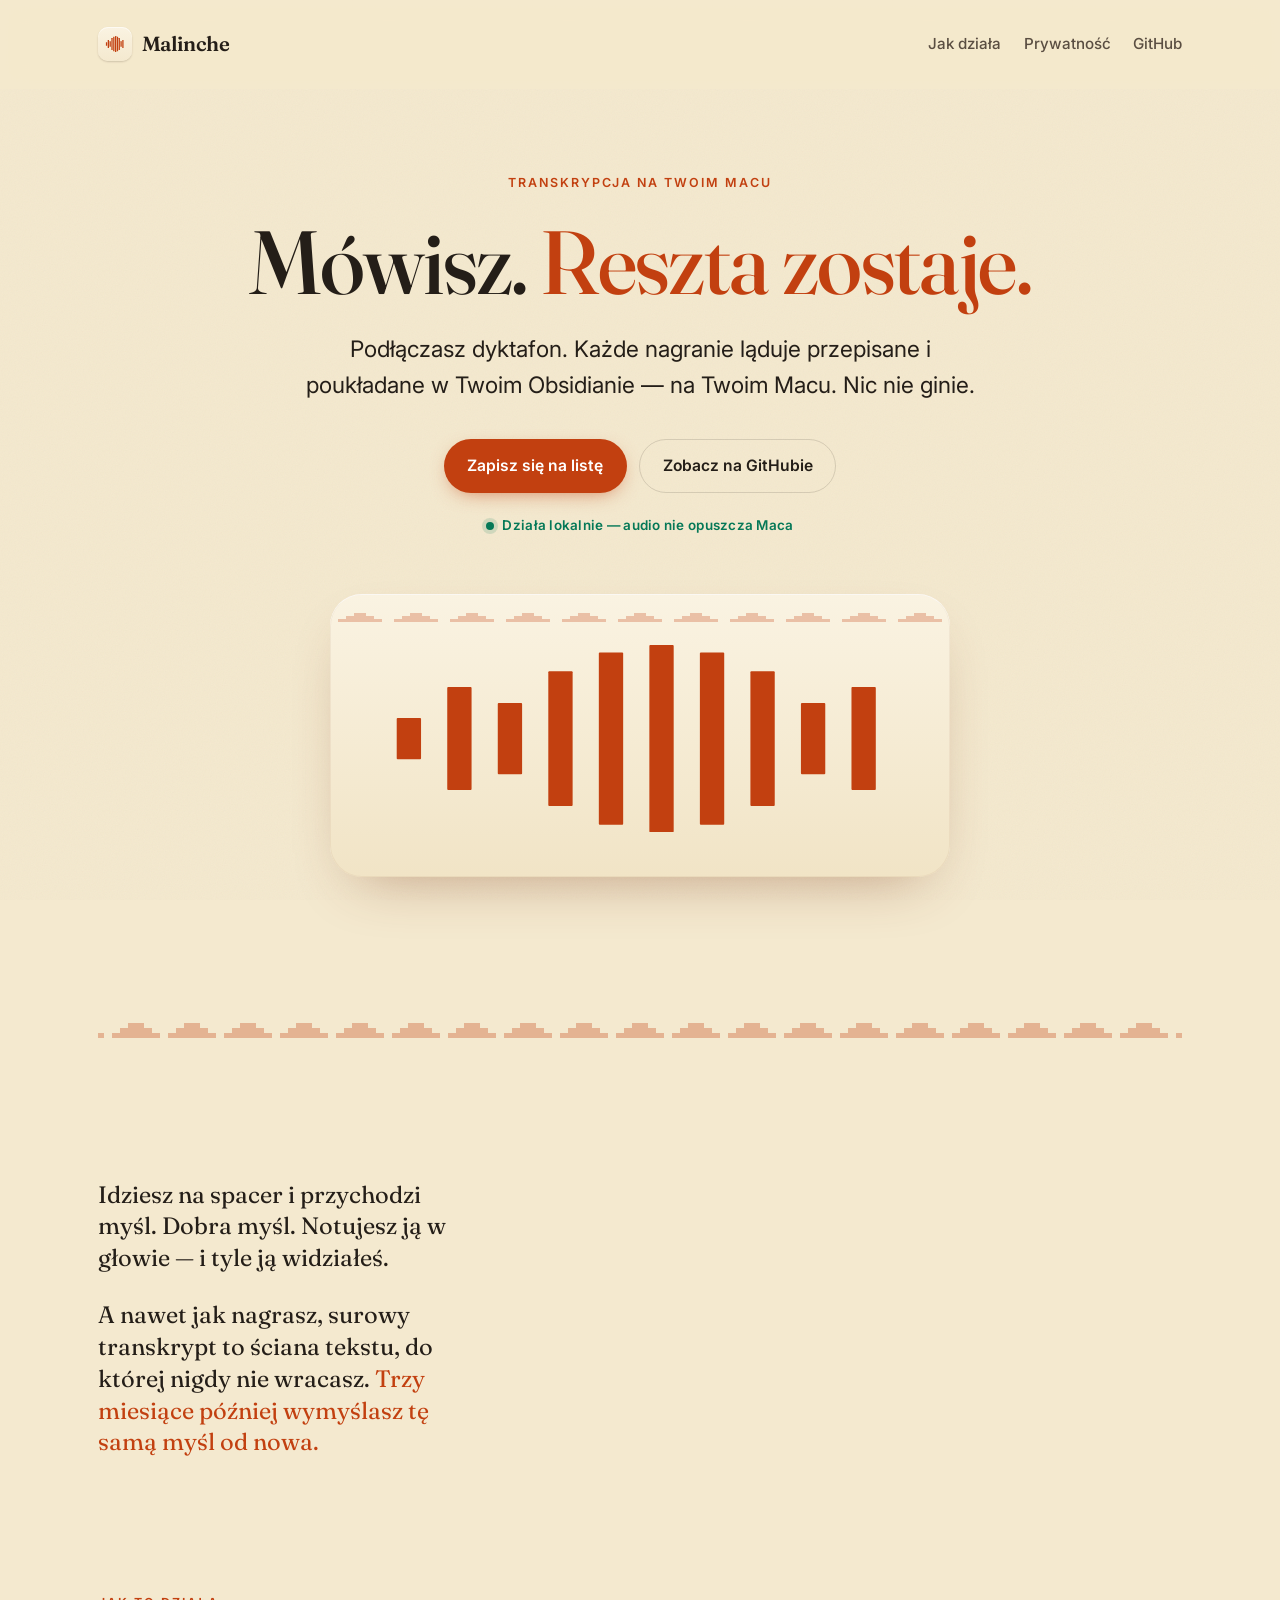
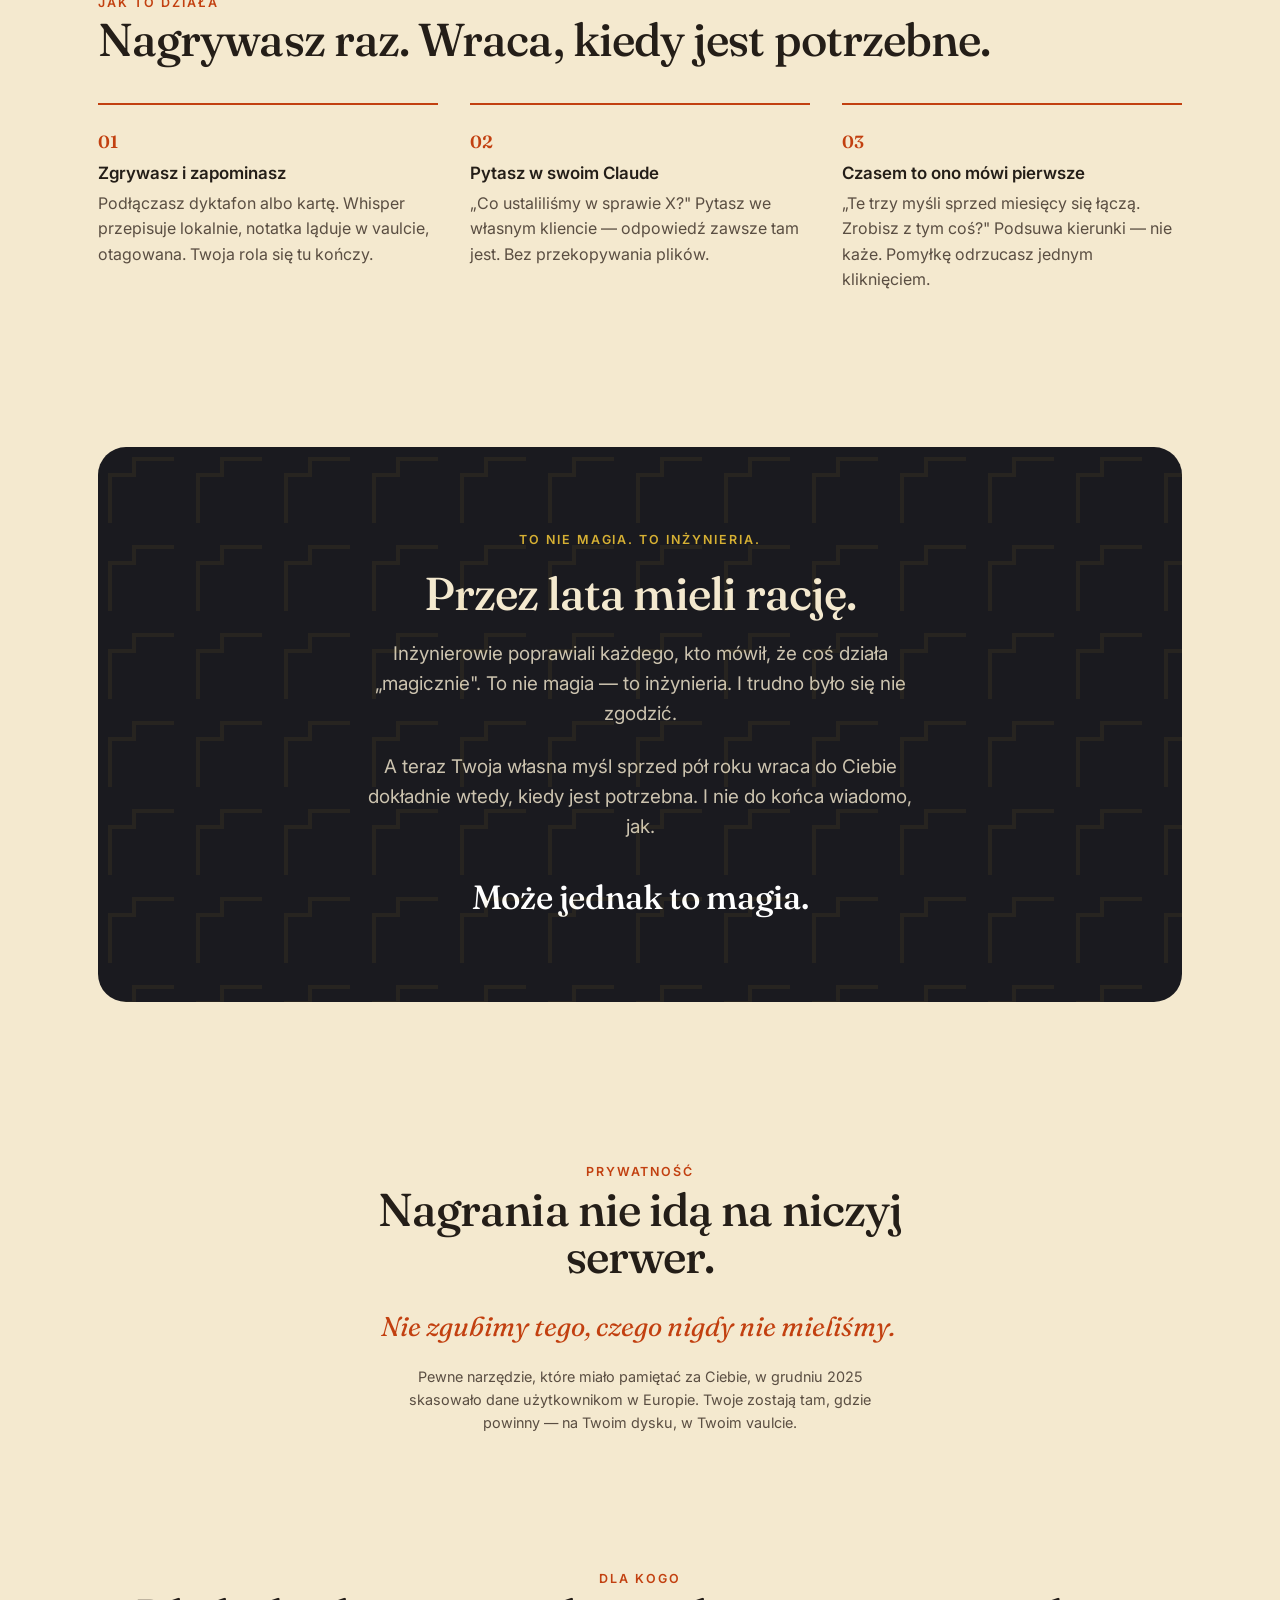
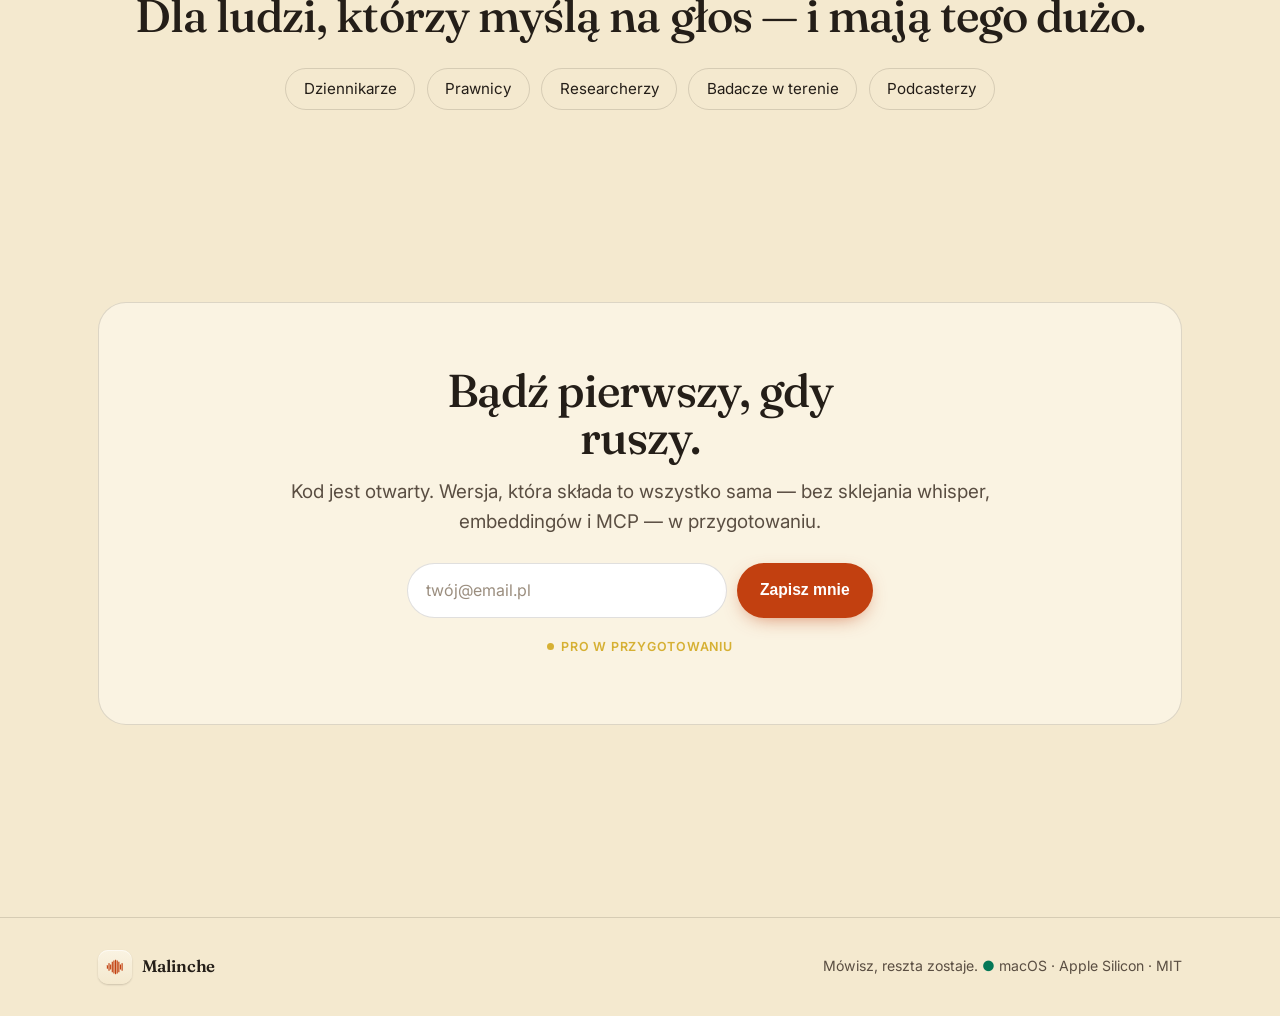
==== site/index.html @ 0ed19c7d "docs(strategy): positioning + one-pager + landing draft (PRO wedge pivot) Captures the 2026-06-17 st" ====
<!doctype html>
<html lang="pl">
<head>
<meta charset="utf-8" />
<meta name="viewport" content="width=device-width, initial-scale=1" />
<title>Malinche — mówisz, reszta zostaje</title>
<meta name="description" content="Podłączasz dyktafon. Każde nagranie ląduje przepisane i poukładane w Twoim Obsidianie, na Twoim Macu. Nic nie ginie." />
<link rel="preconnect" href="https://fonts.googleapis.com" />
<link rel="preconnect" href="https://fonts.gstatic.com" crossorigin />
<link href="https://fonts.googleapis.com/css2?family=Fraunces:opsz,wght@9..144,400;9..144,500;9..144,600;9..144,700&family=Inter:wght@400;500;600&display=swap" rel="stylesheet" />
<style>
  :root{
    --terracotta:#C24010;
    --terracotta-deep:#9A3009;
    --jade:#057857;
    --gold:#D6B033;
    --cream:#F4E9CF;
    --cream-hi:#FAF3E2;
    --obsidian:#1A1A1F;
    --ink:#241E18;
    --ink-soft:#5A4E42;
    --line:rgba(36,30,24,.14);
    --maxw:1180px;
    --measure:60ch;
  }
  *{box-sizing:border-box;margin:0;padding:0}
  html{-webkit-font-smoothing:antialiased;text-rendering:optimizeLegibility;scroll-behavior:smooth}
  body{
    font-family:"Inter",system-ui,sans-serif;
    color:var(--ink);
    background:var(--cream);
    line-height:1.6;
    font-size:clamp(1rem,.95rem + .35vw,1.18rem);
    position:relative;
    overflow-x:hidden;
  }
  /* film grain — warmth/craft, very current */
  body::before{
    content:"";position:fixed;inset:0;z-index:1;pointer-events:none;
    opacity:.05;mix-blend-mode:multiply;
    background-image:url("data:image/svg+xml,%3Csvg xmlns='http://www.w3.org/2000/svg' width='180' height='180'%3E%3Cfilter id='n'%3E%3CfeTurbulence type='fractalNoise' baseFrequency='.85' numOctaves='2' stitchTiles='stitch'/%3E%3C/filter%3E%3Crect width='100%25' height='100%25' filter='url(%23n)'/%3E%3C/svg%3E");
  }
  .wrap{max-width:var(--maxw);margin-inline:auto;padding-inline:clamp(1.25rem,4vw,3rem)}
  a{color:inherit}
  .accent{color:var(--terracotta)}

  /* ---- type ---- */
  h1,h2,h3{font-family:"Fraunces","Fraunces",Georgia,serif;font-weight:500;line-height:1.02;letter-spacing:-.018em}
  h1{font-size:clamp(2.15rem,7.4vw,5.6rem);overflow-wrap:break-word;hyphens:manual}
  h2{font-size:clamp(1.9rem,3.6vw,3.1rem);letter-spacing:-.02em}
  h3{font-family:"Inter",sans-serif;font-weight:600;font-size:1.06rem;letter-spacing:0}
  .eyebrow{font-size:.78rem;font-weight:600;letter-spacing:.16em;text-transform:uppercase;color:var(--terracotta)}
  .lead{font-size:clamp(1.12rem,1rem + .7vw,1.42rem);color:var(--ink);max-width:48ch}
  .muted{color:var(--ink-soft)}
  p{max-width:var(--measure)}

  /* ---- nav ---- */
  header{position:sticky;top:0;z-index:30;background:rgba(244,233,207,.78);backdrop-filter:saturate(140%) blur(12px);-webkit-backdrop-filter:saturate(140%) blur(12px);border-bottom:1px solid transparent;transition:border-color .3s}
  header.stuck{border-bottom-color:var(--line)}
  nav{display:flex;align-items:center;justify-content:space-between;padding-block:clamp(1.1rem,2.5vw,1.7rem)}
  .brand{display:flex;align-items:center;gap:.6rem;font-family:"Fraunces",serif;font-weight:600;font-size:1.28rem;letter-spacing:-.01em}
  .chip{width:34px;height:34px;border-radius:10px;background:linear-gradient(180deg,var(--cream-hi),var(--cream));display:grid;place-items:center;box-shadow:0 1px 2px rgba(26,16,8,.18),inset 0 1px 0 rgba(255,255,255,.6);flex:0 0 auto}
  .nav-links{display:flex;align-items:center;gap:1.4rem;font-size:.95rem}
  .nav-links a{text-decoration:none;color:var(--ink-soft);font-weight:500;transition:color .2s}
  .nav-links a:hover{color:var(--ink)}

  /* ---- buttons ---- */
  .btn{display:inline-flex;align-items:center;gap:.5rem;font-weight:600;font-size:.98rem;
    padding:.85rem 1.4rem;border-radius:999px;text-decoration:none;transition:transform .15s,box-shadow .2s,background .2s;border:1px solid transparent}
  .btn-primary{background:var(--terracotta);color:#fff;box-shadow:0 6px 20px -8px rgba(194,64,16,.7)}
  .btn-primary:hover{background:var(--terracotta-deep);transform:translateY(-1px)}
  .btn-ghost{border-color:var(--line);color:var(--ink);background:transparent}
  .btn-ghost:hover{border-color:var(--ink);background:rgba(36,30,24,.03)}

  /* ---- hero ---- */
  .hero{position:relative;z-index:2;padding-top:clamp(2.5rem,6vw,5rem);padding-bottom:clamp(2rem,5vw,4rem);text-align:center}
  .hero .eyebrow{display:inline-block;margin-bottom:1.4rem}
  .hero h1{margin-inline:auto;max-width:16ch}
  .hero .lead{margin:1.5rem auto 0}
  .cta-row{display:flex;gap:.8rem;justify-content:center;flex-wrap:wrap;margin-top:2.2rem}
  .note{margin-top:1rem;font-size:.86rem;color:var(--ink-soft)}

  /* hero waveform, framed in a cream tile that echoes the app icon */
  .tile{position:relative;margin:clamp(2rem,4.5vw,3.4rem) auto 0;width:min(620px,88vw);
    background:linear-gradient(180deg,var(--cream-hi),#F1E4C6);
    border-radius:32px;padding:clamp(1.8rem,4vw,2.8rem) clamp(1.6rem,4vw,3rem);
    box-shadow:0 24px 60px -28px rgba(120,52,20,.45),inset 0 1px 0 rgba(255,255,255,.7),inset 0 0 0 1px rgba(120,52,20,.06)}
  .tile .pyr-top{position:absolute;top:14px;left:0;right:0;height:14px;opacity:.28;
    background-repeat:repeat-x;background-position:center;background-size:auto 14px;
    background-image:url("data:image/svg+xml,%3Csvg xmlns='http://www.w3.org/2000/svg' width='56' height='14' viewBox='0 0 56 14'%3E%3Cpath d='M6 14 V11 H14 V8 H22 V5 H34 V8 H42 V11 H50 V14 Z' fill='%23C24010'/%3E%3C/svg%3E")}
  .wave{display:block;width:100%;height:auto;margin-top:.4rem}
  .wave rect{transform-box:fill-box;transform-origin:center;animation:breathe 2.8s ease-in-out infinite}
  @keyframes breathe{0%,100%{transform:scaleY(1)}50%{transform:scaleY(.84)}}
  .wave rect:nth-child(odd){animation-duration:3.4s}
  .wave rect:nth-child(3n){animation-duration:2.2s}

  /* jade "runs locally" micro-accent — honours the one-accent system */
  .local{display:inline-flex;align-items:center;gap:.5rem;margin-top:1.4rem;font-size:.84rem;font-weight:600;color:var(--jade);letter-spacing:.02em}
  .local::before{content:"";width:8px;height:8px;border-radius:50%;background:var(--jade);box-shadow:0 0 0 4px rgba(5,120,87,.14)}

  /* ---- greca step-frieze divider ---- */
  .frieze{height:20px;background-repeat:repeat-x;background-position:center;background-size:auto 20px;opacity:.32;margin-block:clamp(2.5rem,6vw,5rem);
    background-image:url("data:image/svg+xml,%3Csvg xmlns='http://www.w3.org/2000/svg' width='56' height='20' viewBox='0 0 56 20'%3E%3Cpath d='M4 20 V15 H12 V10 H20 V5 H36 V10 H44 V15 H52 V20 Z' fill='%23C24010'/%3E%3C/svg%3E")}

  /* ---- sections ---- */
  section{position:relative;z-index:2}
  .block{padding-block:clamp(2.5rem,5vw,4rem)}
  .kicker{margin-bottom:1rem}

  /* problem */
  .problem p{font-size:clamp(1.1rem,1rem + .6vw,1.5rem);font-family:"Fraunces",serif;font-weight:400;line-height:1.34;color:var(--ink);max-width:24ch}
  .problem .beat{color:var(--terracotta)}

  /* the dark "turn" — magic vs engineering */
  .turn{background:var(--obsidian);color:var(--cream);border-radius:28px;overflow:hidden;position:relative;margin-block:clamp(1rem,2vw,2rem)}
  .turn .inner{padding:clamp(2.4rem,6vw,5rem) clamp(1.5rem,5vw,4.5rem);text-align:center}
  .turn .eyebrow{color:var(--gold)}
  .turn h2{color:var(--cream);max-width:20ch;margin:1rem auto 0;font-weight:500}
  .turn p{color:rgba(244,233,207,.82);max-width:46ch;margin:1.4rem auto 0}
  .turn .punch{font-family:"Fraunces",serif;font-size:clamp(1.4rem,1rem + 1.6vw,2.1rem);color:#fff;margin-top:1.8rem;font-weight:500;letter-spacing:-.01em}
  .turn::after{content:"";position:absolute;inset:0;pointer-events:none;opacity:.07;
    background-image:url("data:image/svg+xml,%3Csvg xmlns='http://www.w3.org/2000/svg' width='44' height='44' viewBox='0 0 44 44'%3E%3Cpath d='M6 38 V14 H18 V6 H38' fill='none' stroke='%23D6B033' stroke-width='2'/%3E%3C/svg%3E");background-size:88px 88px}

  /* ladder — experience steps, not feature parade */
  .ladder{display:grid;grid-template-columns:repeat(3,1fr);gap:clamp(1rem,2.5vw,2rem);margin-top:2.5rem}
  .step{padding-top:1.4rem;border-top:2px solid var(--terracotta)}
  .step .n{font-family:"Fraunces",serif;font-size:1.1rem;color:var(--terracotta);font-weight:600}
  .step h3{margin:.6rem 0 .5rem}
  .step p{color:var(--ink-soft);font-size:1rem}
  @media(max-width:720px){.ladder{grid-template-columns:1fr;gap:1.6rem}}

  /* trust */
  .trust{text-align:center}
  .trust h2{max-width:18ch;margin-inline:auto}
  .trust .deadpan{font-family:"Fraunces",serif;font-style:italic;font-size:clamp(1.2rem,1rem + 1vw,1.7rem);color:var(--terracotta);margin-top:1.6rem}
  .trust .src{margin-top:1rem;font-size:.9rem;color:var(--ink-soft);max-width:52ch;margin-inline:auto}

  /* who */
  .who{text-align:center}
  .who .tags{display:flex;flex-wrap:wrap;gap:.7rem;justify-content:center;margin-top:1.8rem}
  .tag{border:1px solid var(--line);border-radius:999px;padding:.5rem 1.1rem;font-size:.95rem;color:var(--ink)}

  /* waitlist / cta */
  .signup{text-align:center;background:var(--cream-hi);border:1px solid var(--line);border-radius:28px;padding:clamp(2.4rem,5vw,4rem) clamp(1.5rem,4vw,3rem);margin-block:clamp(2.5rem,5vw,4rem)}
  .signup h2{max-width:16ch;margin:0 auto 1rem}
  .form{display:flex;gap:.6rem;justify-content:center;flex-wrap:wrap;margin-top:1.6rem}
  .form input{font:inherit;font-size:1rem;padding:.85rem 1.1rem;border-radius:999px;border:1px solid var(--line);background:#fff;min-width:min(320px,82vw);color:var(--ink)}
  .form input::placeholder{color:#9b8e7f}
  .badge{display:inline-flex;align-items:center;gap:.45rem;font-size:.78rem;font-weight:600;letter-spacing:.06em;text-transform:uppercase;color:var(--gold);margin-top:1.2rem}
  .badge::before{content:"";width:7px;height:7px;border-radius:50%;background:var(--gold)}

  /* footer */
  footer{position:relative;z-index:2;border-top:1px solid var(--line);margin-top:clamp(2.5rem,5vw,4rem)}
  .foot{display:flex;justify-content:space-between;align-items:center;flex-wrap:wrap;gap:1rem;padding-block:2rem;font-size:.88rem;color:var(--ink-soft)}
  .foot .brand{font-size:1.05rem;color:var(--ink)}
  .dot{color:var(--jade)}

  @media(max-width:600px){
    .hero h1{max-width:18ch}
    .hero h1 .accent{display:block}
    .lead{font-size:1.08rem}
    .nav-links a[href="#jak"],.nav-links a[href="#prywatnosc"]{display:none}
  }
  @media(prefers-reduced-motion:reduce){.wave rect{animation:none}}
</style>
</head>
<body>
<header>
  <div class="wrap">
    <nav>
      <div class="brand">
        <span class="chip" aria-hidden="true">
          <svg width="20" height="20" viewBox="0 0 22 22" fill="none">
            <g fill="#C24010">
              <rect x="1"  y="9"  width="1.4" height="4"  rx=".2"/>
              <rect x="3"  y="6.5" width="1.4" height="9"  rx=".2"/>
              <rect x="5"  y="8"  width="1.4" height="6"  rx=".2"/>
              <rect x="7"  y="4.5" width="1.4" height="13" rx=".2"/>
              <rect x="9"  y="3"  width="1.4" height="16" rx=".2"/>
              <rect x="11" y="2.2" width="1.4" height="17.6" rx=".2"/>
              <rect x="13" y="3"  width="1.4" height="16" rx=".2"/>
              <rect x="15" y="4.5" width="1.4" height="13" rx=".2"/>
              <rect x="17" y="8"  width="1.4" height="6"  rx=".2"/>
              <rect x="19" y="6.5" width="1.4" height="9"  rx=".2"/>
            </g>
          </svg>
        </span>
        Malinche
      </div>
      <div class="nav-links">
        <a href="#jak">Jak działa</a>
        <a href="#prywatnosc">Prywatność</a>
        <a href="https://github.com/radektar/malinche">GitHub</a>
      </div>
    </nav>
  </div>
</header>

<main>
  <section class="hero">
    <div class="wrap">
      <span class="eyebrow">Transkrypcja na Twoim Macu</span>
      <h1>Mówisz. <span class="accent">Reszta zostaje.</span></h1>
      <p class="lead">Podłączasz dyktafon. Każde nagranie ląduje przepisane i poukładane w Twoim Obsidianie — na Twoim Macu. Nic nie ginie.</p>
      <div class="cta-row">
        <a class="btn btn-primary" href="#lista">Zapisz się na listę</a>
        <a class="btn btn-ghost" href="https://github.com/radektar/malinche">Zobacz na GitHubie</a>
      </div>
      <div class="local">Działa lokalnie — audio nie opuszcza Maca</div>

      <div class="tile">
        <div class="pyr-top" aria-hidden="true"></div>
        <svg class="wave" viewBox="0 0 560 200" role="img" aria-label="Fala dźwiękowa w kształcie stopniowanej piramidy">
          <g fill="#C24010">
            <rect x="20"  y="78"  width="26" height="44"  rx="1"/>
            <rect x="74"  y="45"  width="26" height="110" rx="1"/>
            <rect x="128" y="62"  width="26" height="76"  rx="1"/>
            <rect x="182" y="28"  width="26" height="144" rx="1"/>
            <rect x="236" y="8"   width="26" height="184" rx="1"/>
            <rect x="290" y="0"   width="26" height="200" rx="1"/>
            <rect x="344" y="8"   width="26" height="184" rx="1"/>
            <rect x="398" y="28"  width="26" height="144" rx="1"/>
            <rect x="452" y="62"  width="26" height="76"  rx="1"/>
            <rect x="506" y="45"  width="26" height="110" rx="1"/>
          </g>
        </svg>
      </div>
    </div>
  </section>

  <div class="wrap"><div class="frieze" aria-hidden="true"></div></div>

  <section class="block problem">
    <div class="wrap">
      <p>Idziesz na spacer i przychodzi myśl. Dobra myśl. Notujesz ją w głowie — i tyle ją widziałeś.</p>
      <p style="margin-top:1.6rem">A nawet jak nagrasz, surowy transkrypt to ściana tekstu, do której nigdy nie wracasz. <span class="beat">Trzy miesiące później wymyślasz tę samą myśl od nowa.</span></p>
    </div>
  </section>

  <section class="block" id="jak">
    <div class="wrap">
      <span class="eyebrow kicker">Jak to działa</span>
      <h2>Nagrywasz raz. Wraca, kiedy jest potrzebne.</h2>
      <div class="ladder">
        <div class="step">
          <div class="n">01</div>
          <h3>Zgrywasz i zapominasz</h3>
          <p>Podłączasz dyktafon albo kartę. Whisper przepisuje lokalnie, notatka ląduje w vaulcie, otagowana. Twoja rola się tu kończy.</p>
        </div>
        <div class="step">
          <div class="n">02</div>
          <h3>Pytasz w swoim Claude</h3>
          <p>„Co ustaliliśmy w sprawie X?" Pytasz we własnym kliencie — odpowiedź zawsze tam jest. Bez przekopywania plików.</p>
        </div>
        <div class="step">
          <div class="n">03</div>
          <h3>Czasem to ono mówi pierwsze</h3>
          <p>„Te trzy myśli sprzed miesięcy się łączą. Zrobisz z tym coś?" Podsuwa kierunki — nie każe. Pomyłkę odrzucasz jednym kliknięciem.</p>
        </div>
      </div>
    </div>
  </section>

  <section class="block">
    <div class="wrap">
      <div class="turn">
        <div class="inner">
          <span class="eyebrow">To nie magia. To inżynieria.</span>
          <h2>Przez lata mieli rację.</h2>
          <p>Inżynierowie poprawiali każdego, kto mówił, że coś działa „magicznie". To nie magia — to inżynieria. I trudno było się nie zgodzić.</p>
          <p>A teraz Twoja własna myśl sprzed pół roku wraca do Ciebie dokładnie wtedy, kiedy jest potrzebna. I nie do końca wiadomo, jak.</p>
          <div class="punch">Może jednak to magia.</div>
        </div>
      </div>
    </div>
  </section>

  <section class="block trust" id="prywatnosc">
    <div class="wrap">
      <span class="eyebrow kicker">Prywatność</span>
      <h2>Nagrania nie idą na niczyj serwer.</h2>
      <p class="deadpan">Nie zgubimy tego, czego nigdy nie mieliśmy.</p>
      <p class="src">Pewne narzędzie, które miało pamiętać za Ciebie, w grudniu 2025 skasowało dane użytkownikom w Europie. Twoje zostają tam, gdzie powinny — na Twoim dysku, w Twoim vaulcie.</p>
    </div>
  </section>

  <section class="block who">
    <div class="wrap">
      <span class="eyebrow kicker">Dla kogo</span>
      <h2>Dla ludzi, którzy myślą na głos — i mają tego dużo.</h2>
      <div class="tags">
        <span class="tag">Dziennikarze</span>
        <span class="tag">Prawnicy</span>
        <span class="tag">Researcherzy</span>
        <span class="tag">Badacze w terenie</span>
        <span class="tag">Podcasterzy</span>
      </div>
    </div>
  </section>

  <section class="block" id="lista">
    <div class="wrap">
      <div class="signup">
        <h2>Bądź pierwszy, gdy ruszy.</h2>
        <p class="muted" style="margin-inline:auto">Kod jest otwarty. Wersja, która składa to wszystko sama — bez sklejania whisper, embeddingów i MCP — w przygotowaniu.</p>
        <form class="form" onsubmit="return false">
          <input type="email" placeholder="twój@email.pl" aria-label="Adres e-mail" />
          <button class="btn btn-primary" type="submit">Zapisz mnie</button>
        </form>
        <span class="badge">PRO w przygotowaniu</span>
      </div>
    </div>
  </section>
</main>

<footer>
  <div class="wrap">
    <div class="foot">
      <div class="brand">
        <span class="chip" aria-hidden="true">
          <svg width="18" height="18" viewBox="0 0 22 22" fill="none"><g fill="#C24010">
            <rect x="1" y="9" width="1.4" height="4" rx=".2"/><rect x="3" y="6.5" width="1.4" height="9" rx=".2"/><rect x="5" y="8" width="1.4" height="6" rx=".2"/><rect x="7" y="4.5" width="1.4" height="13" rx=".2"/><rect x="9" y="3" width="1.4" height="16" rx=".2"/><rect x="11" y="2.2" width="1.4" height="17.6" rx=".2"/><rect x="13" y="3" width="1.4" height="16" rx=".2"/><rect x="15" y="4.5" width="1.4" height="13" rx=".2"/><rect x="17" y="8" width="1.4" height="6" rx=".2"/><rect x="19" y="6.5" width="1.4" height="9" rx=".2"/>
          </g></svg>
        </span>
        Malinche
      </div>
      <div>Mówisz, reszta zostaje. <span class="dot">●</span> macOS · Apple Silicon · MIT</div>
    </div>
  </div>
</footer>
<script>
  const h=document.querySelector("header");
  const onScroll=()=>h.classList.toggle("stuck",window.scrollY>8);
  addEventListener("scroll",onScroll,{passive:true});onScroll();
</script>
</body>
</html>
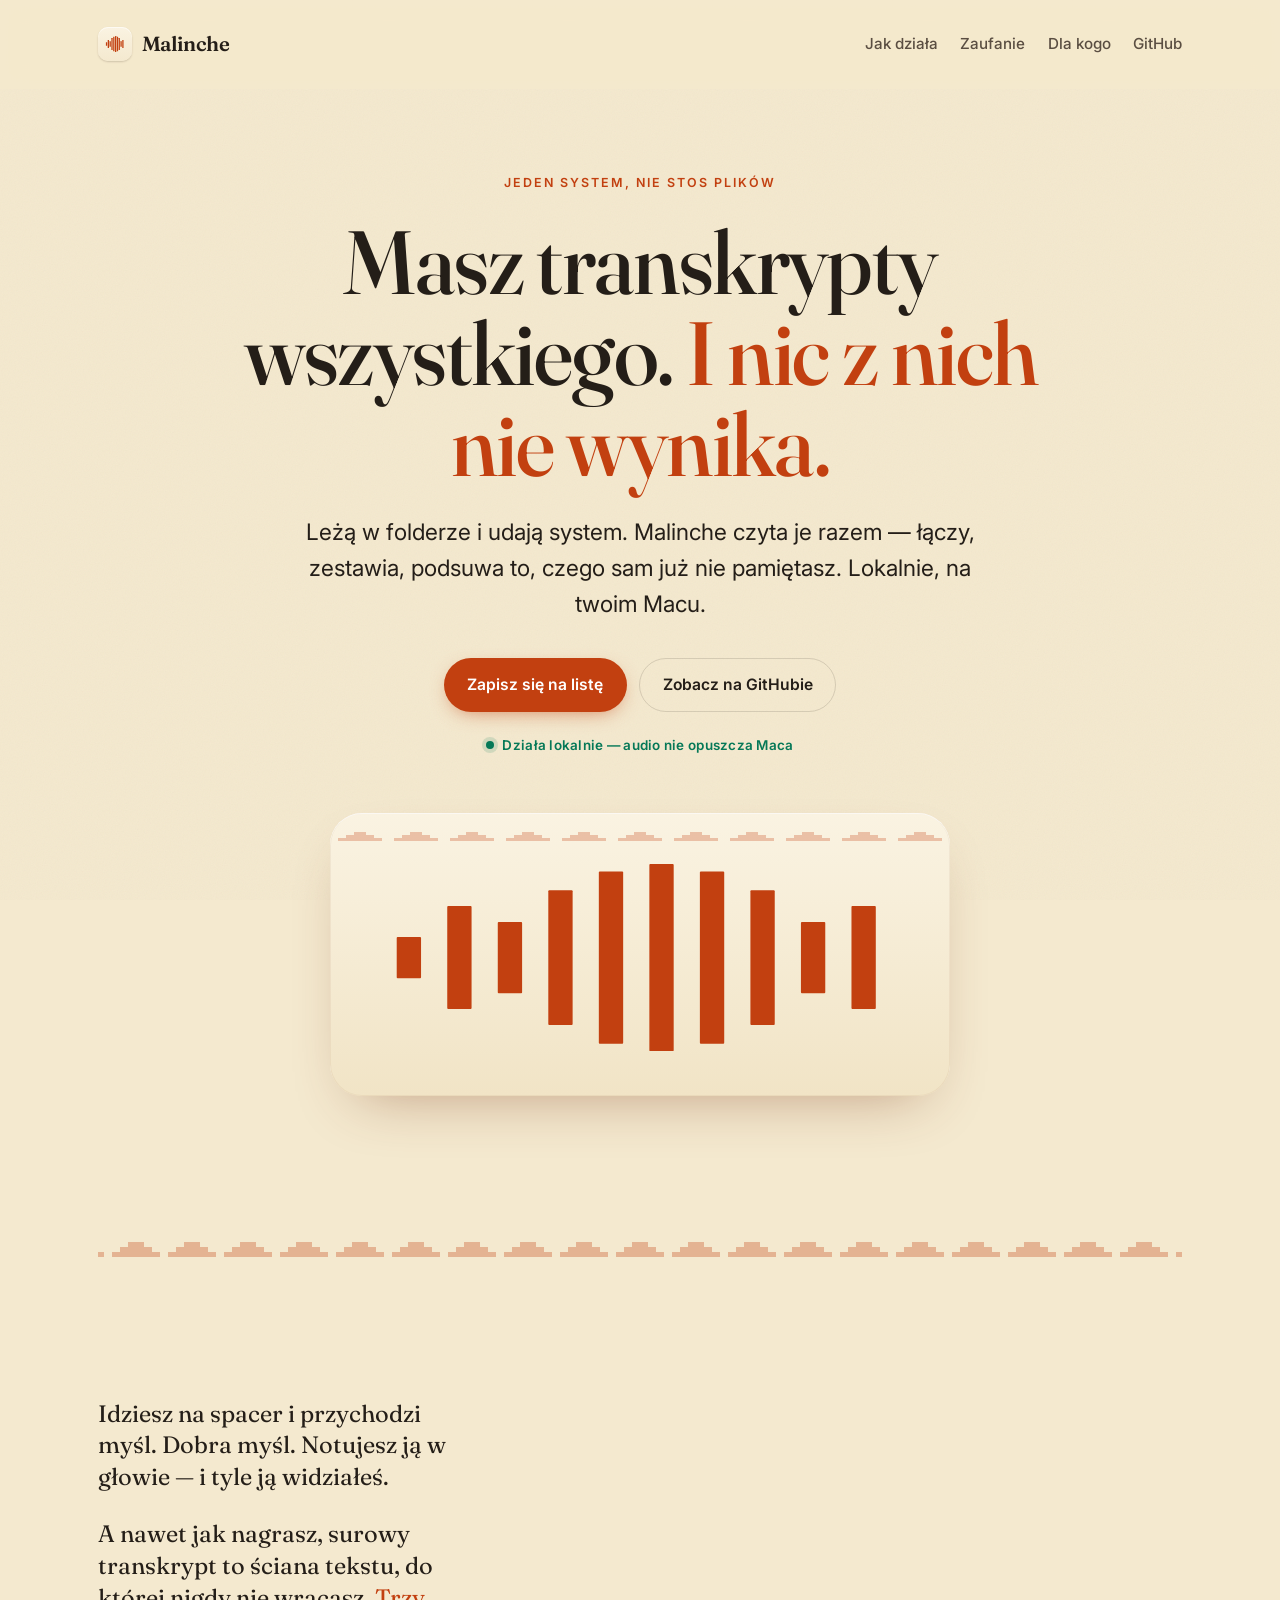
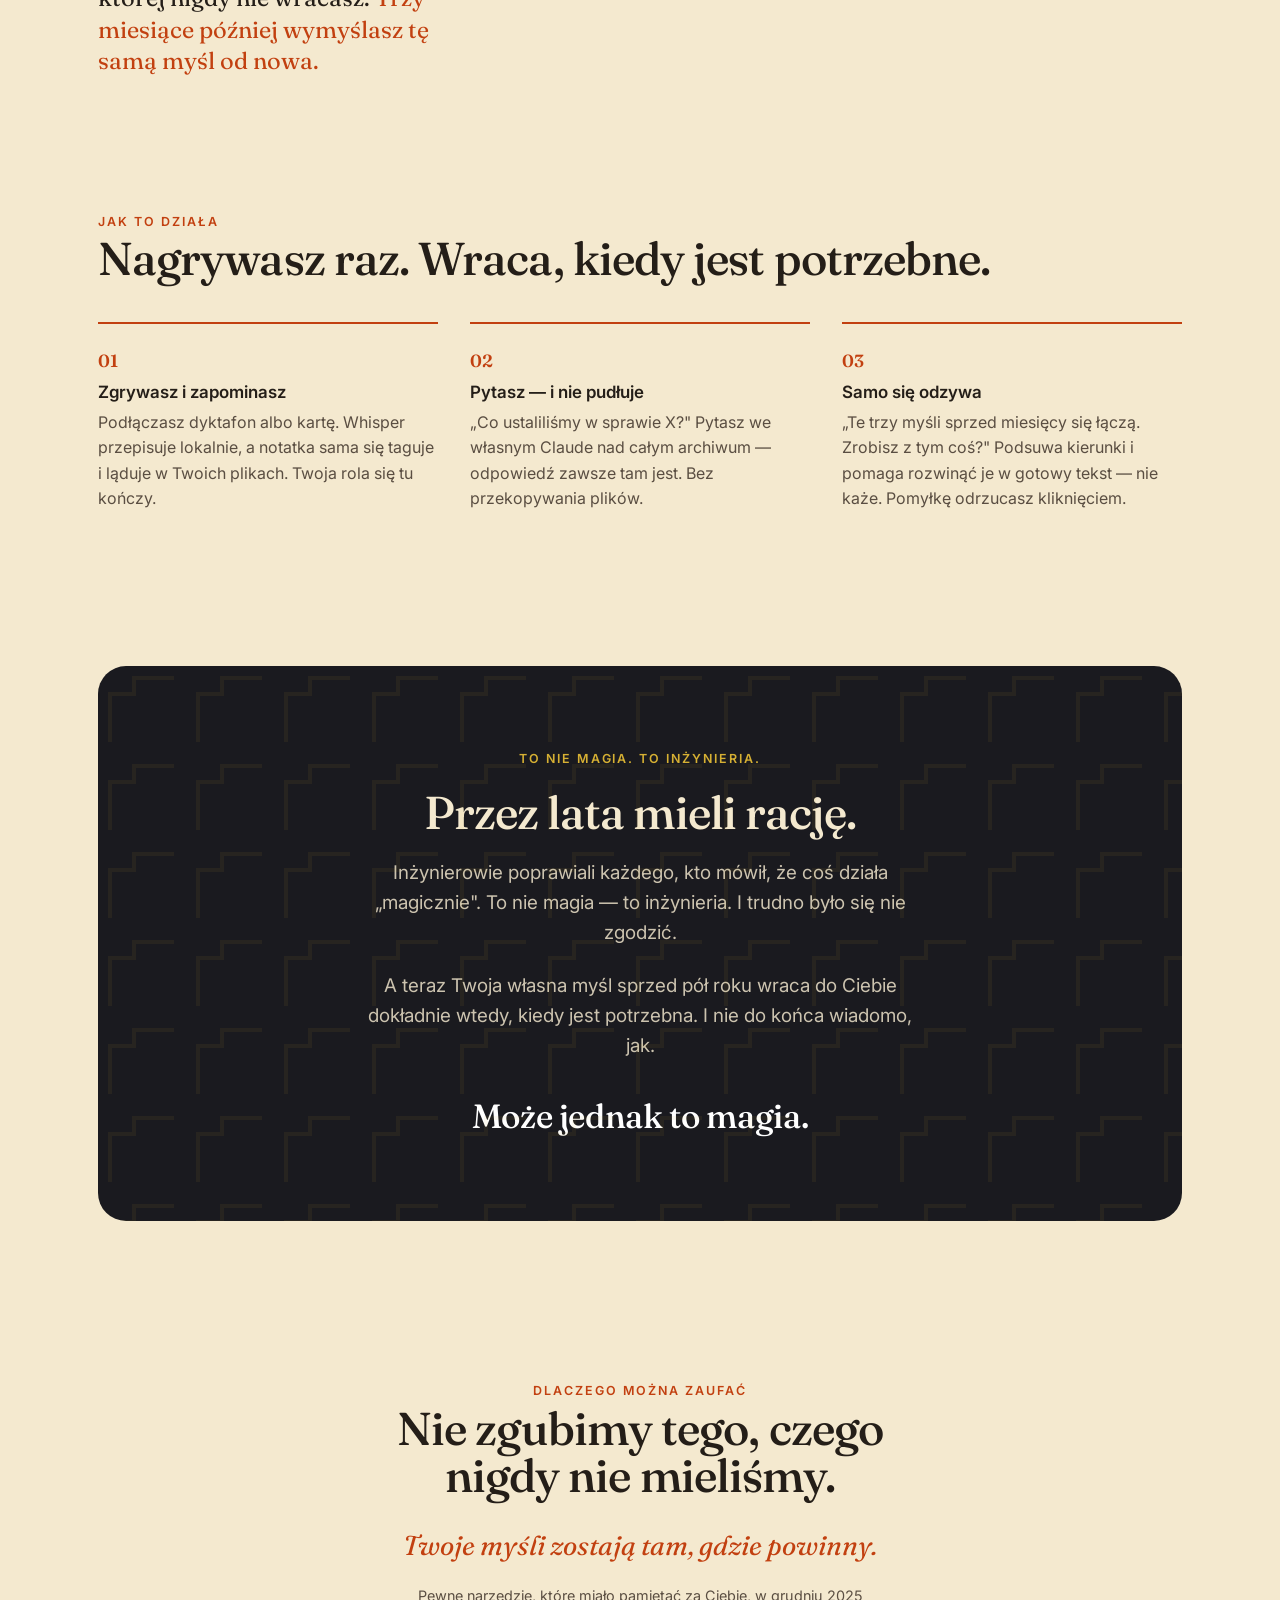
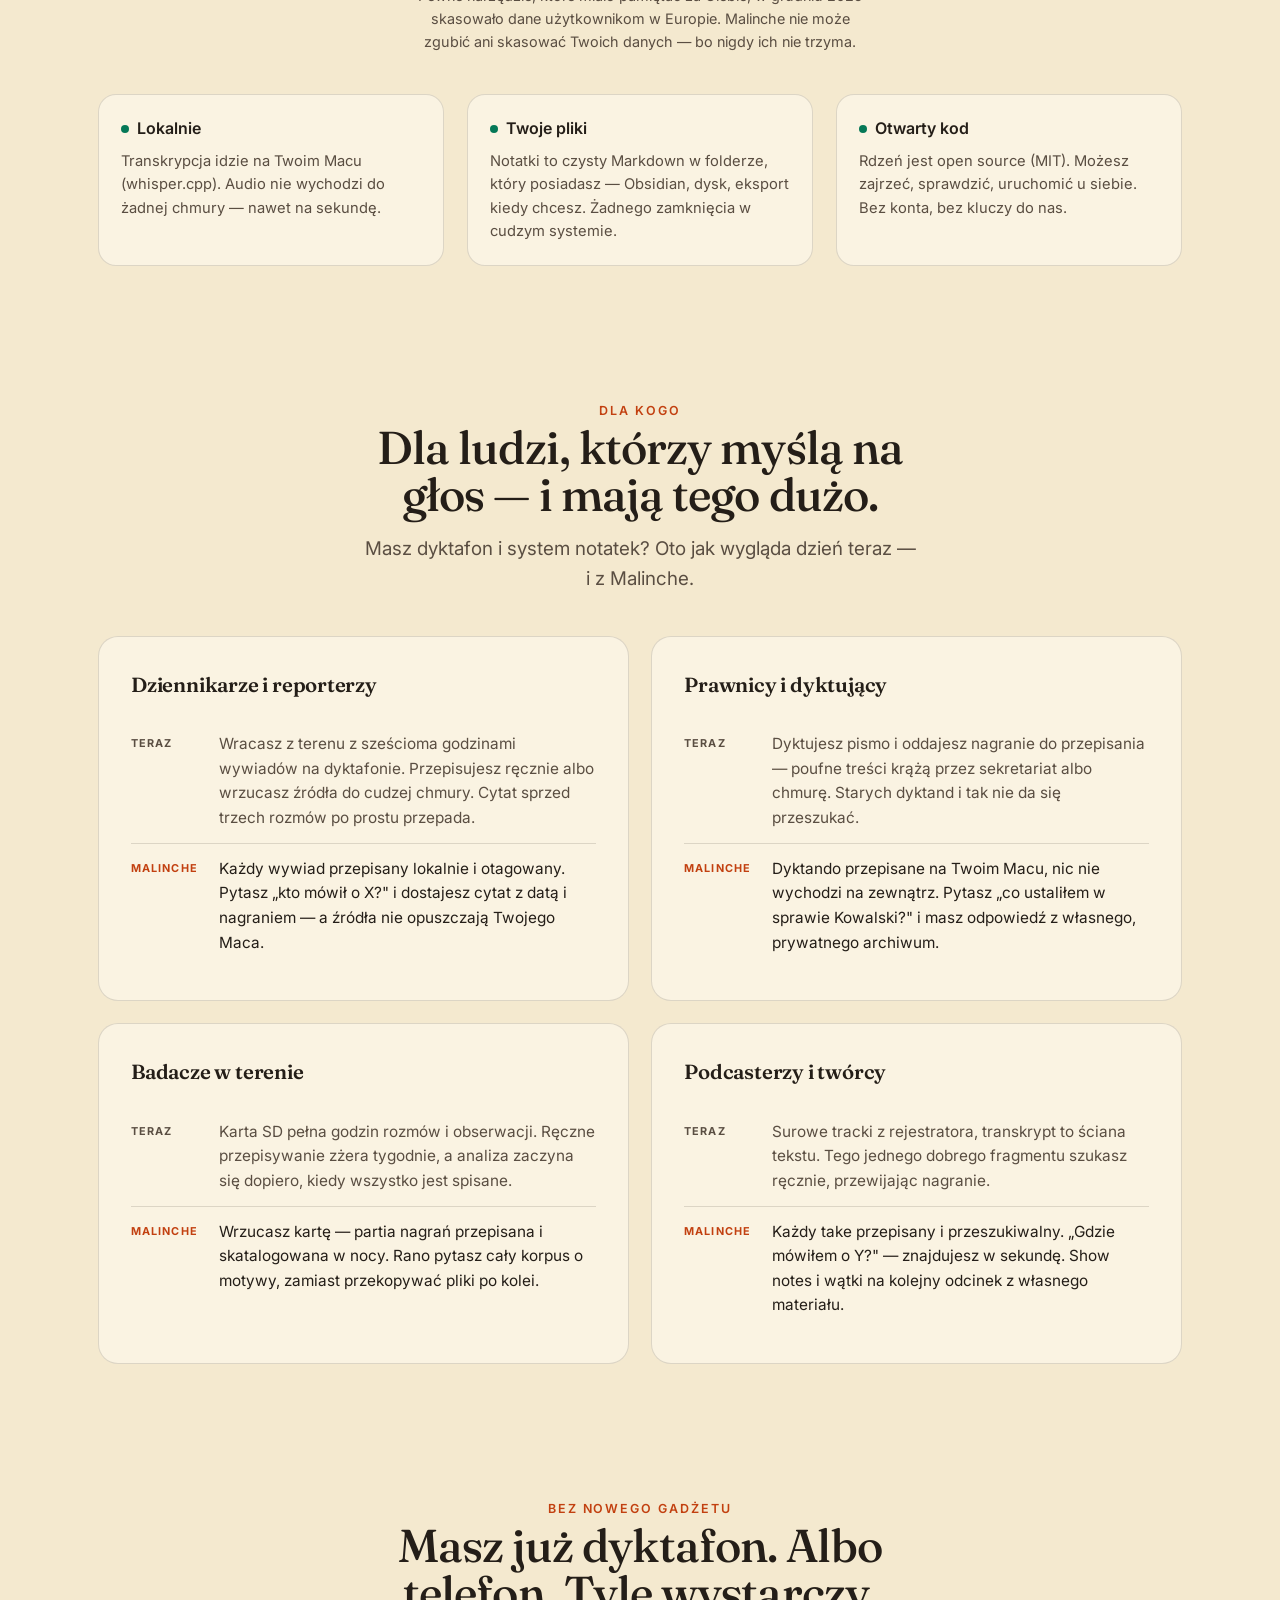
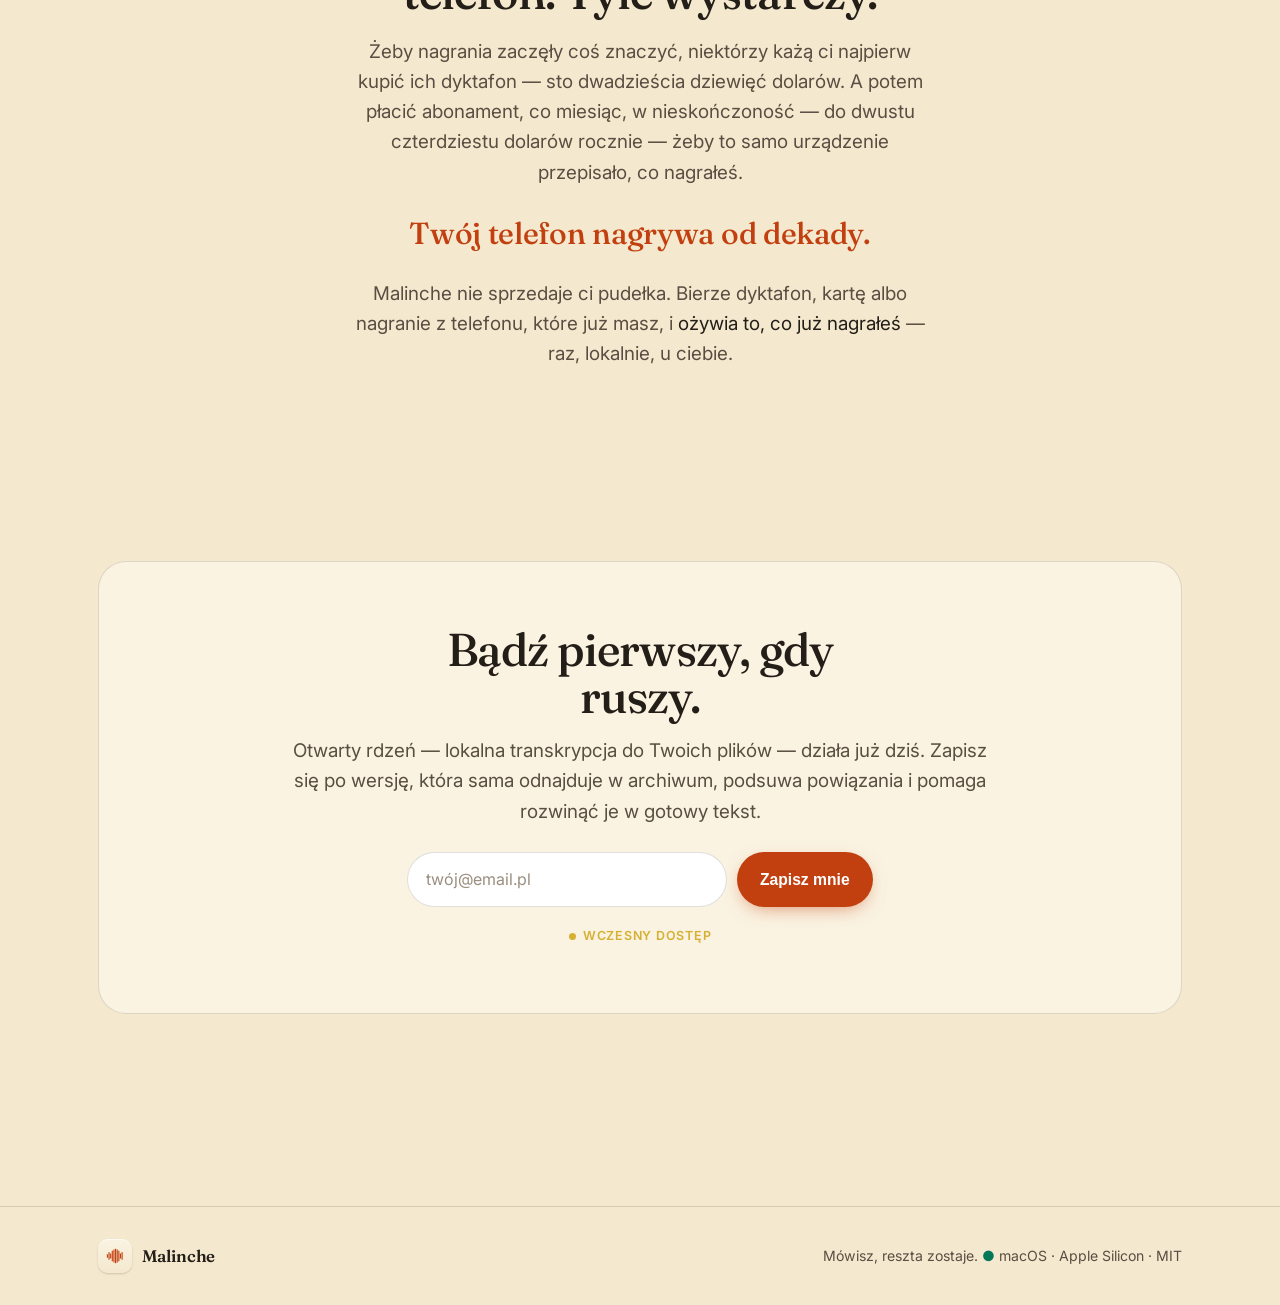
==== commit 40c97d5f: "copy(landing): add "no new device — it revives what you have" anti-positioning Malinche uses and ext" ====
--- a/site/index.html
+++ b/site/index.html
@@ -3,8 +3,8 @@
 <head>
 <meta charset="utf-8" />
 <meta name="viewport" content="width=device-width, initial-scale=1" />
-<title>Malinche — mówisz, reszta zostaje</title>
-<meta name="description" content="Podłączasz dyktafon. Każde nagranie ląduje przepisane i poukładane w Twoim Obsidianie, na Twoim Macu. Nic nie ginie." />
+<title>Malinche — z nagrań jeden system</title>
+<meta name="description" content="Masz transkrypty wszystkiego, a nic z nich nie wynika. Malinche czyta nagrania razem — łączy, zestawia, podsuwa powiązania. Lokalnie, na Twoim Macu." />
 <link rel="preconnect" href="https://fonts.googleapis.com" />
 <link rel="preconnect" href="https://fonts.gstatic.com" crossorigin />
 <link href="https://fonts.googleapis.com/css2?family=Fraunces:opsz,wght@9..144,400;9..144,500;9..144,600;9..144,700&family=Inter:wght@400;500;600&display=swap" rel="stylesheet" />
@@ -129,16 +129,41 @@
   .step p{color:var(--ink-soft);font-size:1rem}
   @media(max-width:720px){.ladder{grid-template-columns:1fr;gap:1.6rem}}
 
-  /* trust */
-  .trust{text-align:center}
-  .trust h2{max-width:18ch;margin-inline:auto}
-  .trust .deadpan{font-family:"Fraunces",serif;font-style:italic;font-size:clamp(1.2rem,1rem + 1vw,1.7rem);color:var(--terracotta);margin-top:1.6rem}
-  .trust .src{margin-top:1rem;font-size:.9rem;color:var(--ink-soft);max-width:52ch;margin-inline:auto}
-
-  /* who */
+  /* proof — one trust block: local + your files + open source */
+  .proof-sec{text-align:center}
+  .proof-sec h2{max-width:18ch;margin-inline:auto}
+  .deadpan{font-family:"Fraunces",serif;font-style:italic;font-size:clamp(1.2rem,1rem + 1vw,1.7rem);color:var(--terracotta);margin:1.6rem auto 0}
+  .src{margin:1rem auto 0;font-size:.9rem;color:var(--ink-soft);max-width:52ch}
+  .proofs{display:grid;grid-template-columns:repeat(3,1fr);gap:clamp(1rem,2vw,1.4rem);margin-top:2.6rem;text-align:left}
+  .pf{background:var(--cream-hi);border:1px solid var(--line);border-radius:18px;padding:1.3rem 1.4rem}
+  .pf .t{display:flex;align-items:center;gap:.5rem;font-weight:600;font-size:1rem;margin-bottom:.5rem}
+  .pf .t::before{content:"";width:8px;height:8px;border-radius:50%;background:var(--jade);flex:0 0 auto}
+  .pf p{font-size:.92rem;color:var(--ink-soft);max-width:none;margin:0}
+  @media(max-width:720px){.proofs{grid-template-columns:1fr}}
+
+  /* who — concrete cases, now vs Malinche */
   .who{text-align:center}
-  .who .tags{display:flex;flex-wrap:wrap;gap:.7rem;justify-content:center;margin-top:1.8rem}
-  .tag{border:1px solid var(--line);border-radius:999px;padding:.5rem 1.1rem;font-size:.95rem;color:var(--ink)}
+  .who h2{max-width:20ch;margin-inline:auto}
+  .who .sub{margin:1rem auto 0;color:var(--ink-soft);max-width:46ch}
+  .cases{display:grid;grid-template-columns:repeat(2,1fr);gap:clamp(1rem,2vw,1.4rem);margin-top:2.6rem;text-align:left}
+  .case{background:var(--cream-hi);border:1px solid var(--line);border-radius:20px;padding:clamp(1.4rem,2.5vw,2rem)}
+  .case .persona{font-family:"Fraunces",serif;font-weight:600;font-size:1.28rem;letter-spacing:-.01em;margin-bottom:1.1rem}
+  .case .row{display:flex;gap:.9rem;padding-block:.8rem}
+  .case .row + .row{border-top:1px solid var(--line)}
+  .case .lab{flex:0 0 auto;width:4.6rem;font-size:.68rem;font-weight:700;letter-spacing:.1em;text-transform:uppercase;padding-top:.2rem}
+  .case .now .lab{color:var(--ink-soft)}
+  .case .with .lab{color:var(--terracotta)}
+  .case .row p{margin:0;font-size:.96rem;max-width:none}
+  .case .now p{color:var(--ink-soft)}
+  .case .with p{color:var(--ink)}
+  @media(max-width:720px){.cases{grid-template-columns:1fr}}
+
+  /* own your gear — no new device */
+  .own{text-align:center}
+  .own h2{max-width:18ch;margin-inline:auto}
+  .own p{max-width:48ch;margin:1.3rem auto 0;color:var(--ink-soft)}
+  .own .beat{font-family:"Fraunces",serif;font-size:clamp(1.3rem,1rem + 1.2vw,1.9rem);color:var(--terracotta);font-weight:500;letter-spacing:-.01em;max-width:none;margin:1.8rem auto;line-height:1.1}
+  .own .ink{color:var(--ink)}
 
   /* waitlist / cta */
   .signup{text-align:center;background:var(--cream-hi);border:1px solid var(--line);border-radius:28px;padding:clamp(2.4rem,5vw,4rem) clamp(1.5rem,4vw,3rem);margin-block:clamp(2.5rem,5vw,4rem)}
@@ -159,7 +184,7 @@
     .hero h1{max-width:18ch}
     .hero h1 .accent{display:block}
     .lead{font-size:1.08rem}
-    .nav-links a[href="#jak"],.nav-links a[href="#prywatnosc"]{display:none}
+    .nav-links a[href="#jak"],.nav-links a[href="#zaufanie"]{display:none}
   }
   @media(prefers-reduced-motion:reduce){.wave rect{animation:none}}
 </style>
@@ -189,7 +214,8 @@
       </div>
       <div class="nav-links">
         <a href="#jak">Jak działa</a>
-        <a href="#prywatnosc">Prywatność</a>
+        <a href="#zaufanie">Zaufanie</a>
+        <a href="#dlakogo">Dla kogo</a>
         <a href="https://github.com/radektar/malinche">GitHub</a>
       </div>
     </nav>
@@ -199,9 +225,9 @@
 <main>
   <section class="hero">
     <div class="wrap">
-      <span class="eyebrow">Transkrypcja na Twoim Macu</span>
-      <h1>Mówisz. <span class="accent">Reszta zostaje.</span></h1>
-      <p class="lead">Podłączasz dyktafon. Każde nagranie ląduje przepisane i poukładane w Twoim Obsidianie — na Twoim Macu. Nic nie ginie.</p>
+      <span class="eyebrow">Jeden system, nie stos plików</span>
+      <h1>Masz transkrypty wszystkiego. <span class="accent">I nic z nich nie wynika.</span></h1>
+      <p class="lead">Leżą w folderze i udają system. Malinche czyta je razem — łączy, zestawia, podsuwa to, czego sam już nie pamiętasz. Lokalnie, na twoim Macu.</p>
       <div class="cta-row">
         <a class="btn btn-primary" href="#lista">Zapisz się na listę</a>
         <a class="btn btn-ghost" href="https://github.com/radektar/malinche">Zobacz na GitHubie</a>
@@ -245,17 +271,17 @@
         <div class="step">
           <div class="n">01</div>
           <h3>Zgrywasz i zapominasz</h3>
-          <p>Podłączasz dyktafon albo kartę. Whisper przepisuje lokalnie, notatka ląduje w vaulcie, otagowana. Twoja rola się tu kończy.</p>
+          <p>Podłączasz dyktafon albo kartę. Whisper przepisuje lokalnie, a notatka sama się taguje i ląduje w Twoich plikach. Twoja rola się tu kończy.</p>
         </div>
         <div class="step">
           <div class="n">02</div>
-          <h3>Pytasz w swoim Claude</h3>
-          <p>„Co ustaliliśmy w sprawie X?" Pytasz we własnym kliencie — odpowiedź zawsze tam jest. Bez przekopywania plików.</p>
+          <h3>Pytasz — i nie pudłuje</h3>
+          <p>„Co ustaliliśmy w sprawie X?" Pytasz we własnym Claude nad całym archiwum — odpowiedź zawsze tam jest. Bez przekopywania plików.</p>
         </div>
         <div class="step">
           <div class="n">03</div>
-          <h3>Czasem to ono mówi pierwsze</h3>
-          <p>„Te trzy myśli sprzed miesięcy się łączą. Zrobisz z tym coś?" Podsuwa kierunki — nie każe. Pomyłkę odrzucasz jednym kliknięciem.</p>
+          <h3>Samo się odzywa</h3>
+          <p>„Te trzy myśli sprzed miesięcy się łączą. Zrobisz z tym coś?" Podsuwa kierunki i pomaga rozwinąć je w gotowy tekst — nie każe. Pomyłkę odrzucasz kliknięciem.</p>
         </div>
       </div>
     </div>
@@ -275,26 +301,95 @@
     </div>
   </section>
 
-  <section class="block trust" id="prywatnosc">
-    <div class="wrap">
-      <span class="eyebrow kicker">Prywatność</span>
-      <h2>Nagrania nie idą na niczyj serwer.</h2>
-      <p class="deadpan">Nie zgubimy tego, czego nigdy nie mieliśmy.</p>
-      <p class="src">Pewne narzędzie, które miało pamiętać za Ciebie, w grudniu 2025 skasowało dane użytkownikom w Europie. Twoje zostają tam, gdzie powinny — na Twoim dysku, w Twoim vaulcie.</p>
-    </div>
-  </section>
-
-  <section class="block who">
+  <section class="block proof-sec" id="zaufanie">
+    <div class="wrap">
+      <span class="eyebrow kicker">Dlaczego można zaufać</span>
+      <h2>Nie zgubimy tego, czego nigdy nie mieliśmy.</h2>
+      <p class="deadpan">Twoje myśli zostają tam, gdzie powinny.</p>
+      <p class="src">Pewne narzędzie, które miało pamiętać za Ciebie, w grudniu 2025 skasowało dane użytkownikom w Europie. Malinche nie może zgubić ani skasować Twoich danych — bo nigdy ich nie trzyma.</p>
+      <div class="proofs">
+        <div class="pf">
+          <div class="t">Lokalnie</div>
+          <p>Transkrypcja idzie na Twoim Macu (whisper.cpp). Audio nie wychodzi do żadnej chmury — nawet na sekundę.</p>
+        </div>
+        <div class="pf">
+          <div class="t">Twoje pliki</div>
+          <p>Notatki to czysty Markdown w folderze, który posiadasz — Obsidian, dysk, eksport kiedy chcesz. Żadnego zamknięcia w cudzym systemie.</p>
+        </div>
+        <div class="pf">
+          <div class="t">Otwarty kod</div>
+          <p>Rdzeń jest open source (MIT). Możesz zajrzeć, sprawdzić, uruchomić u siebie. Bez konta, bez kluczy do nas.</p>
+        </div>
+      </div>
+    </div>
+  </section>
+
+  <section class="block who" id="dlakogo">
     <div class="wrap">
       <span class="eyebrow kicker">Dla kogo</span>
       <h2>Dla ludzi, którzy myślą na głos — i mają tego dużo.</h2>
-      <div class="tags">
-        <span class="tag">Dziennikarze</span>
-        <span class="tag">Prawnicy</span>
-        <span class="tag">Researcherzy</span>
-        <span class="tag">Badacze w terenie</span>
-        <span class="tag">Podcasterzy</span>
-      </div>
+      <p class="sub">Masz dyktafon i system notatek? Oto jak wygląda dzień teraz — i z Malinche.</p>
+      <div class="cases">
+
+        <div class="case">
+          <div class="persona">Dziennikarze i reporterzy</div>
+          <div class="row now">
+            <span class="lab">Teraz</span>
+            <p>Wracasz z terenu z sześcioma godzinami wywiadów na dyktafonie. Przepisujesz ręcznie albo wrzucasz źródła do cudzej chmury. Cytat sprzed trzech rozmów po prostu przepada.</p>
+          </div>
+          <div class="row with">
+            <span class="lab">Malinche</span>
+            <p>Każdy wywiad przepisany lokalnie i otagowany. Pytasz „kto mówił o X?" i dostajesz cytat z datą i nagraniem — a źródła nie opuszczają Twojego Maca.</p>
+          </div>
+        </div>
+
+        <div class="case">
+          <div class="persona">Prawnicy i dyktujący</div>
+          <div class="row now">
+            <span class="lab">Teraz</span>
+            <p>Dyktujesz pismo i oddajesz nagranie do przepisania — poufne treści krążą przez sekretariat albo chmurę. Starych dyktand i tak nie da się przeszukać.</p>
+          </div>
+          <div class="row with">
+            <span class="lab">Malinche</span>
+            <p>Dyktando przepisane na Twoim Macu, nic nie wychodzi na zewnątrz. Pytasz „co ustaliłem w sprawie Kowalski?" i masz odpowiedź z własnego, prywatnego archiwum.</p>
+          </div>
+        </div>
+
+        <div class="case">
+          <div class="persona">Badacze w terenie</div>
+          <div class="row now">
+            <span class="lab">Teraz</span>
+            <p>Karta SD pełna godzin rozmów i obserwacji. Ręczne przepisywanie zżera tygodnie, a analiza zaczyna się dopiero, kiedy wszystko jest spisane.</p>
+          </div>
+          <div class="row with">
+            <span class="lab">Malinche</span>
+            <p>Wrzucasz kartę — partia nagrań przepisana i skatalogowana w nocy. Rano pytasz cały korpus o motywy, zamiast przekopywać pliki po kolei.</p>
+          </div>
+        </div>
+
+        <div class="case">
+          <div class="persona">Podcasterzy i twórcy</div>
+          <div class="row now">
+            <span class="lab">Teraz</span>
+            <p>Surowe tracki z rejestratora, transkrypt to ściana tekstu. Tego jednego dobrego fragmentu szukasz ręcznie, przewijając nagranie.</p>
+          </div>
+          <div class="row with">
+            <span class="lab">Malinche</span>
+            <p>Każdy take przepisany i przeszukiwalny. „Gdzie mówiłem o Y?" — znajdujesz w sekundę. Show notes i wątki na kolejny odcinek z własnego materiału.</p>
+          </div>
+        </div>
+
+      </div>
+    </div>
+  </section>
+
+  <section class="block own">
+    <div class="wrap">
+      <span class="eyebrow kicker">Bez nowego gadżetu</span>
+      <h2>Masz już dyktafon. Albo telefon. Tyle wystarczy.</h2>
+      <p>Żeby nagrania zaczęły coś znaczyć, niektórzy każą ci najpierw kupić ich dyktafon — sto dwadzieścia dziewięć dolarów. A potem płacić abonament, co miesiąc, w nieskończoność — do dwustu czterdziestu dolarów rocznie — żeby to samo urządzenie przepisało, co nagrałeś.</p>
+      <p class="beat">Twój telefon nagrywa od dekady.</p>
+      <p>Malinche nie sprzedaje ci pudełka. Bierze dyktafon, kartę albo nagranie z telefonu, które już masz, i <span class="ink">ożywia to, co już nagrałeś</span> — raz, lokalnie, u ciebie.</p>
     </div>
   </section>
 
@@ -302,12 +397,12 @@
     <div class="wrap">
       <div class="signup">
         <h2>Bądź pierwszy, gdy ruszy.</h2>
-        <p class="muted" style="margin-inline:auto">Kod jest otwarty. Wersja, która składa to wszystko sama — bez sklejania whisper, embeddingów i MCP — w przygotowaniu.</p>
+        <p class="muted" style="margin-inline:auto">Otwarty rdzeń — lokalna transkrypcja do Twoich plików — działa już dziś. Zapisz się po wersję, która sama odnajduje w archiwum, podsuwa powiązania i pomaga rozwinąć je w gotowy tekst.</p>
         <form class="form" onsubmit="return false">
           <input type="email" placeholder="twój@email.pl" aria-label="Adres e-mail" />
           <button class="btn btn-primary" type="submit">Zapisz mnie</button>
         </form>
-        <span class="badge">PRO w przygotowaniu</span>
+        <span class="badge">Wczesny dostęp</span>
       </div>
     </div>
   </section>
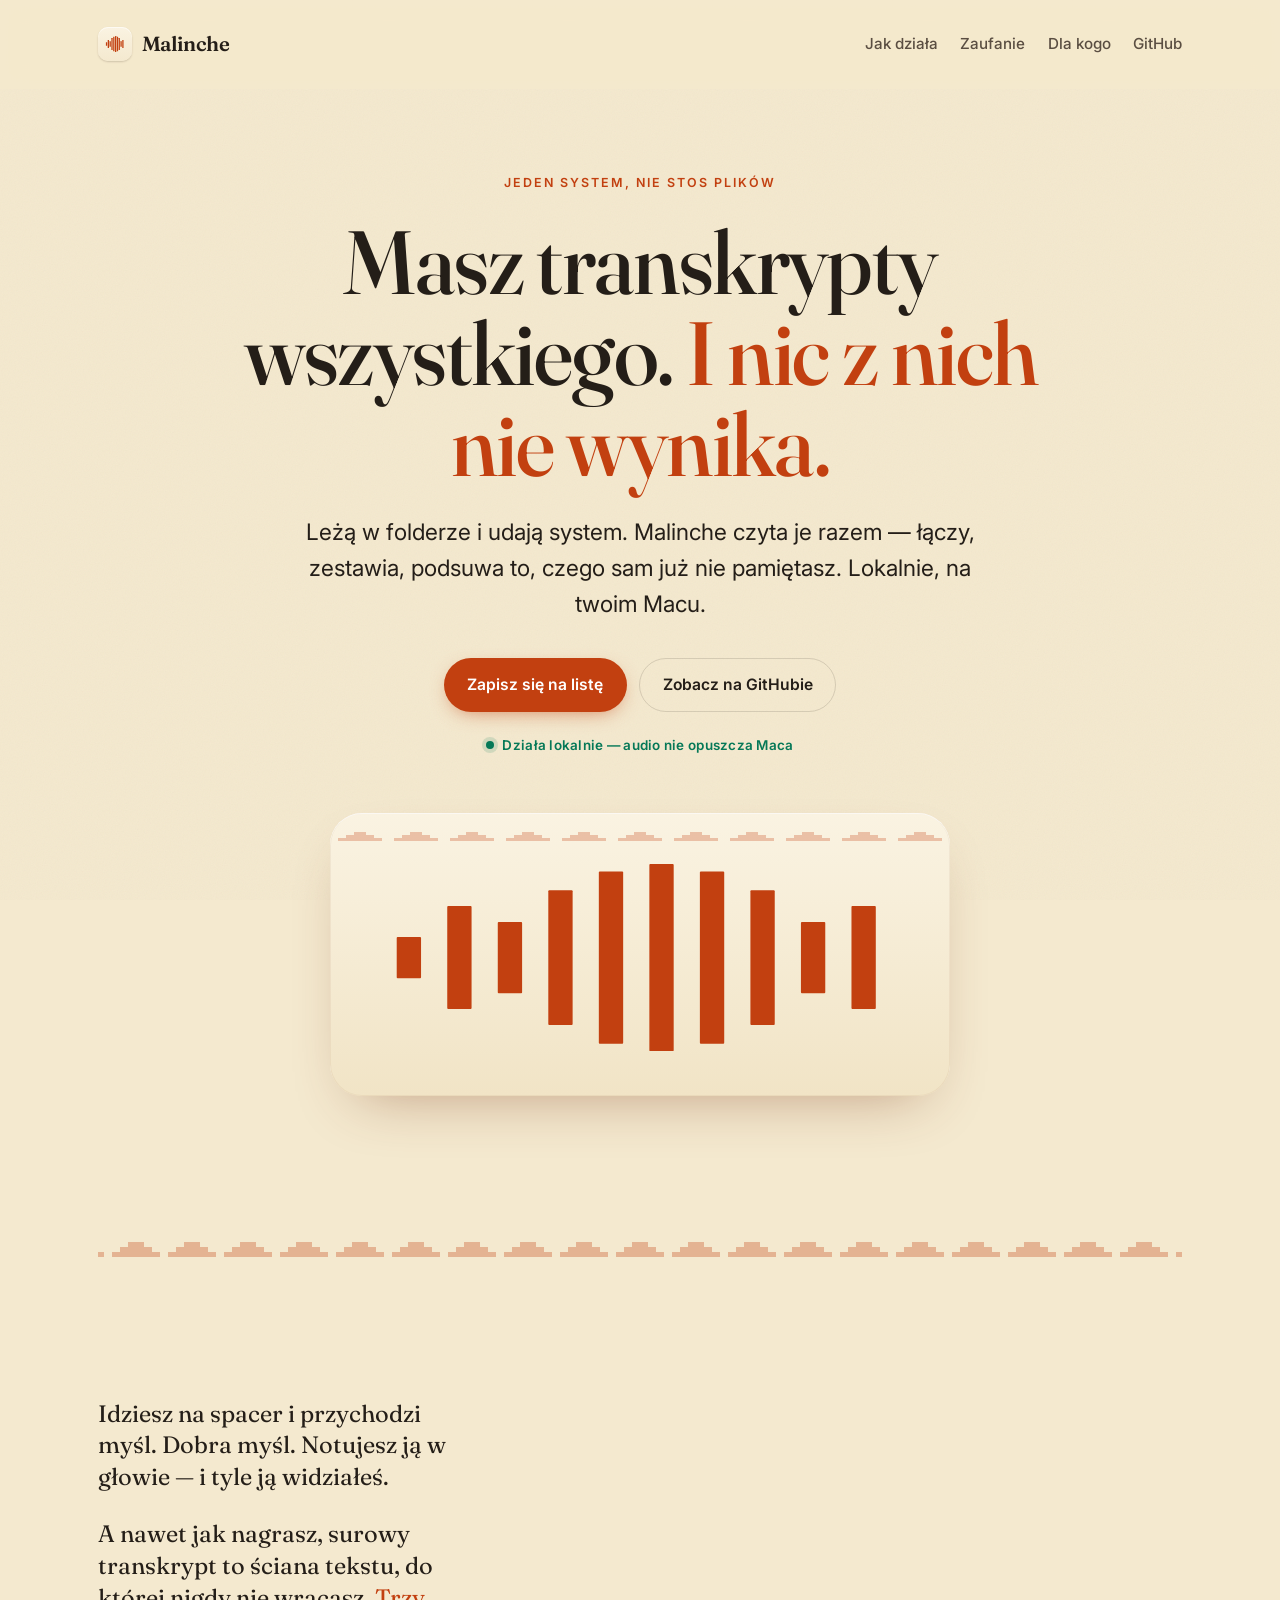
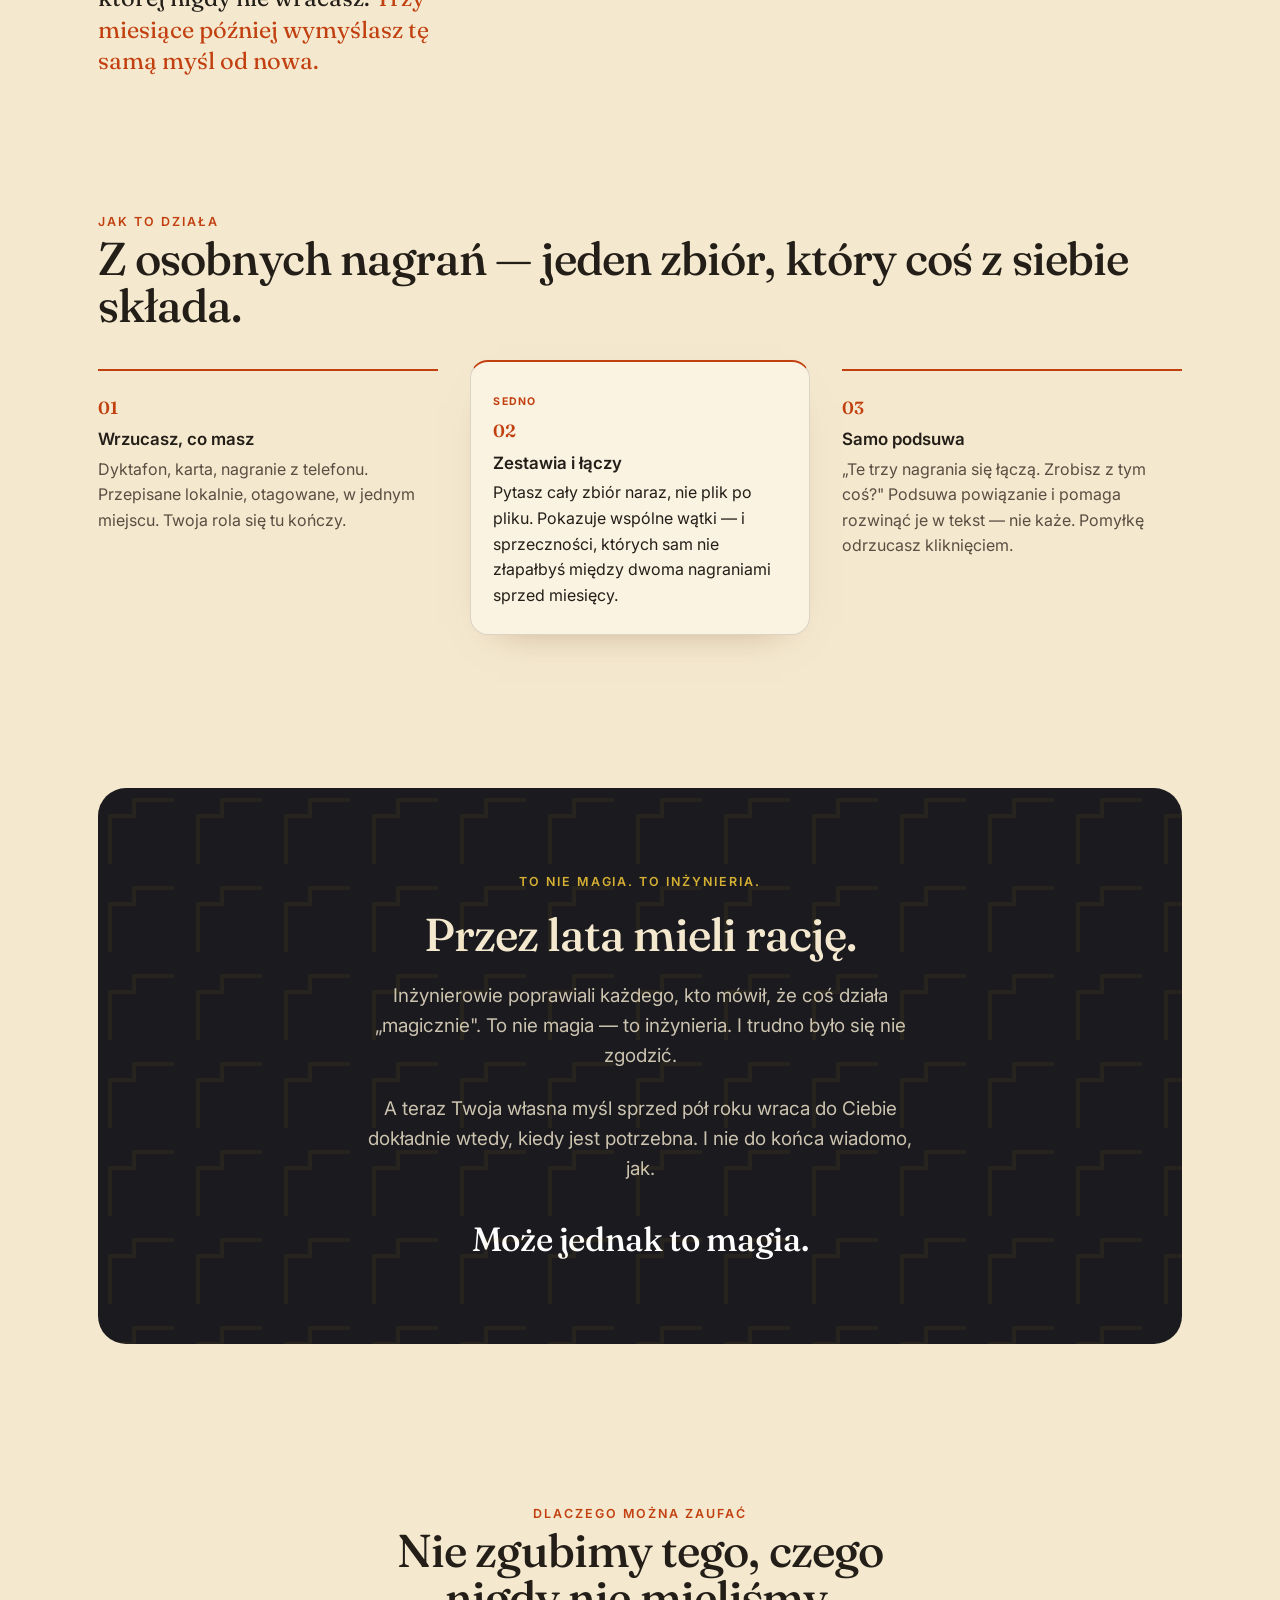
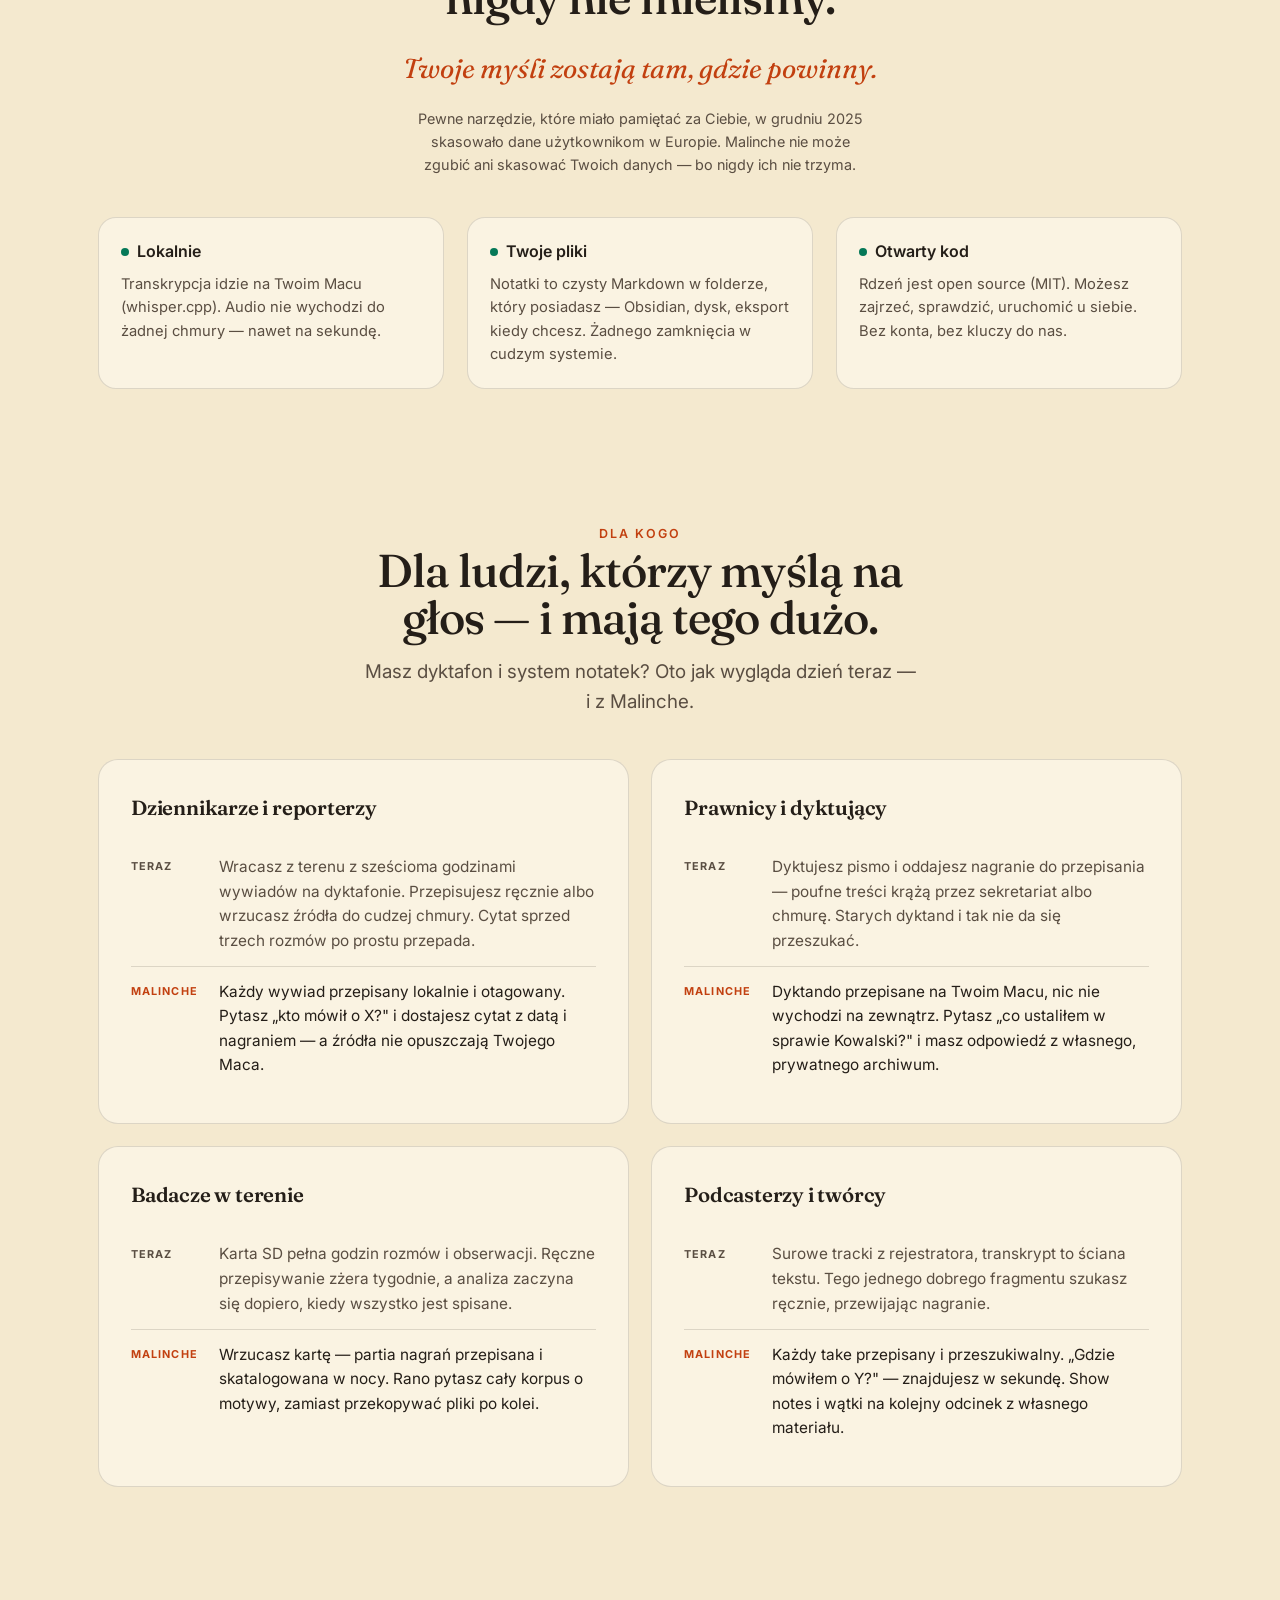
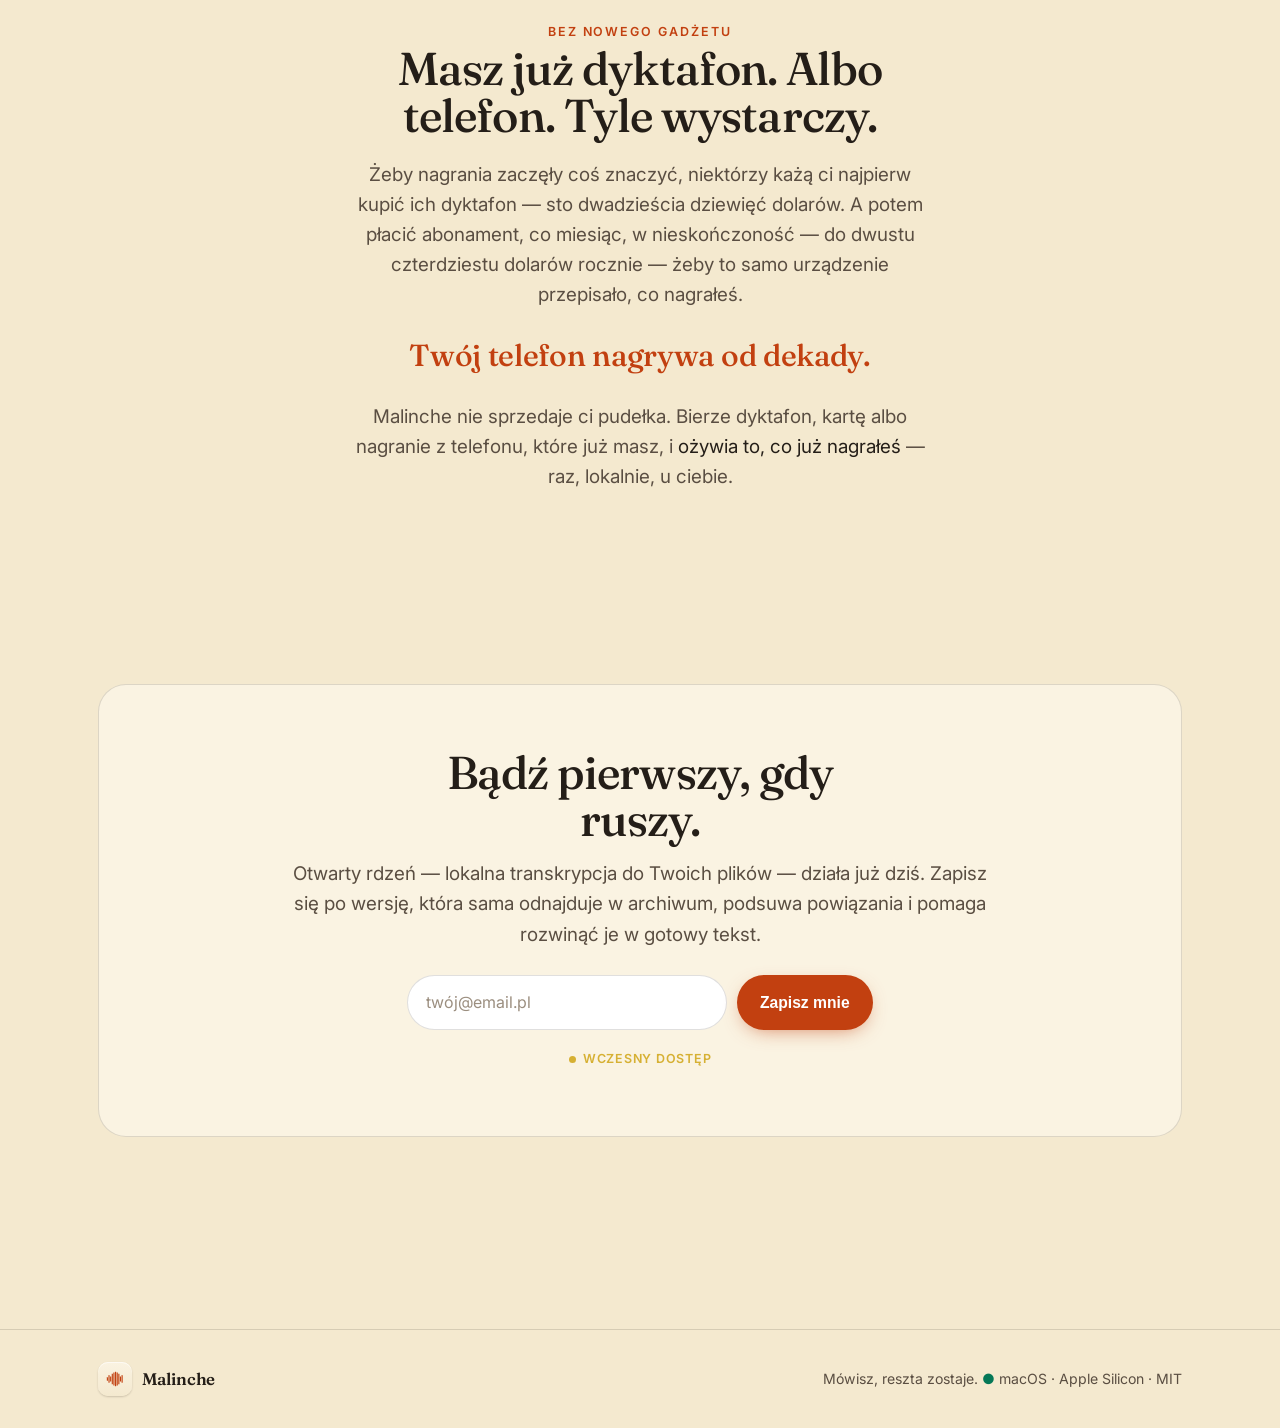
==== commit 8e5e3fd9: "copy(landing): reframe "Jak działa" on connection axis, step 02 = hero Old steps ran on the recall a" ====
--- a/site/index.html
+++ b/site/index.html
@@ -127,7 +127,11 @@
   .step .n{font-family:"Fraunces",serif;font-size:1.1rem;color:var(--terracotta);font-weight:600}
   .step h3{margin:.6rem 0 .5rem}
   .step p{color:var(--ink-soft);font-size:1rem}
-  @media(max-width:720px){.ladder{grid-template-columns:1fr;gap:1.6rem}}
+  /* step 02 is the hero — the value the landing is testing */
+  .step.core{background:var(--cream-hi);border:1px solid var(--line);border-top:2px solid var(--terracotta);border-radius:18px;padding:1.4rem 1.4rem 1.6rem;margin-top:-.6rem;box-shadow:0 16px 40px -28px rgba(120,52,20,.5)}
+  .step.core .tag{display:inline-block;font-size:.66rem;font-weight:700;letter-spacing:.12em;text-transform:uppercase;color:var(--terracotta);margin-bottom:.4rem}
+  .step.core p{color:var(--ink)}
+  @media(max-width:720px){.ladder{grid-template-columns:1fr;gap:1.6rem}.step.core{margin-top:0}}
 
   /* proof — one trust block: local + your files + open source */
   .proof-sec{text-align:center}
@@ -266,22 +270,23 @@
   <section class="block" id="jak">
     <div class="wrap">
       <span class="eyebrow kicker">Jak to działa</span>
-      <h2>Nagrywasz raz. Wraca, kiedy jest potrzebne.</h2>
+      <h2>Z osobnych nagrań — jeden zbiór, który coś z siebie składa.</h2>
       <div class="ladder">
         <div class="step">
           <div class="n">01</div>
-          <h3>Zgrywasz i zapominasz</h3>
-          <p>Podłączasz dyktafon albo kartę. Whisper przepisuje lokalnie, a notatka sama się taguje i ląduje w Twoich plikach. Twoja rola się tu kończy.</p>
-        </div>
-        <div class="step">
+          <h3>Wrzucasz, co masz</h3>
+          <p>Dyktafon, karta, nagranie z telefonu. Przepisane lokalnie, otagowane, w jednym miejscu. Twoja rola się tu kończy.</p>
+        </div>
+        <div class="step core">
+          <span class="tag">Sedno</span>
           <div class="n">02</div>
-          <h3>Pytasz — i nie pudłuje</h3>
-          <p>„Co ustaliliśmy w sprawie X?" Pytasz we własnym Claude nad całym archiwum — odpowiedź zawsze tam jest. Bez przekopywania plików.</p>
+          <h3>Zestawia i łączy</h3>
+          <p>Pytasz cały zbiór naraz, nie plik po pliku. Pokazuje wspólne wątki — i sprzeczności, których sam nie złapałbyś między dwoma nagraniami sprzed miesięcy.</p>
         </div>
         <div class="step">
           <div class="n">03</div>
-          <h3>Samo się odzywa</h3>
-          <p>„Te trzy myśli sprzed miesięcy się łączą. Zrobisz z tym coś?" Podsuwa kierunki i pomaga rozwinąć je w gotowy tekst — nie każe. Pomyłkę odrzucasz kliknięciem.</p>
+          <h3>Samo podsuwa</h3>
+          <p>„Te trzy nagrania się łączą. Zrobisz z tym coś?" Podsuwa powiązanie i pomaga rozwinąć je w tekst — nie każe. Pomyłkę odrzucasz kliknięciem.</p>
         </div>
       </div>
     </div>
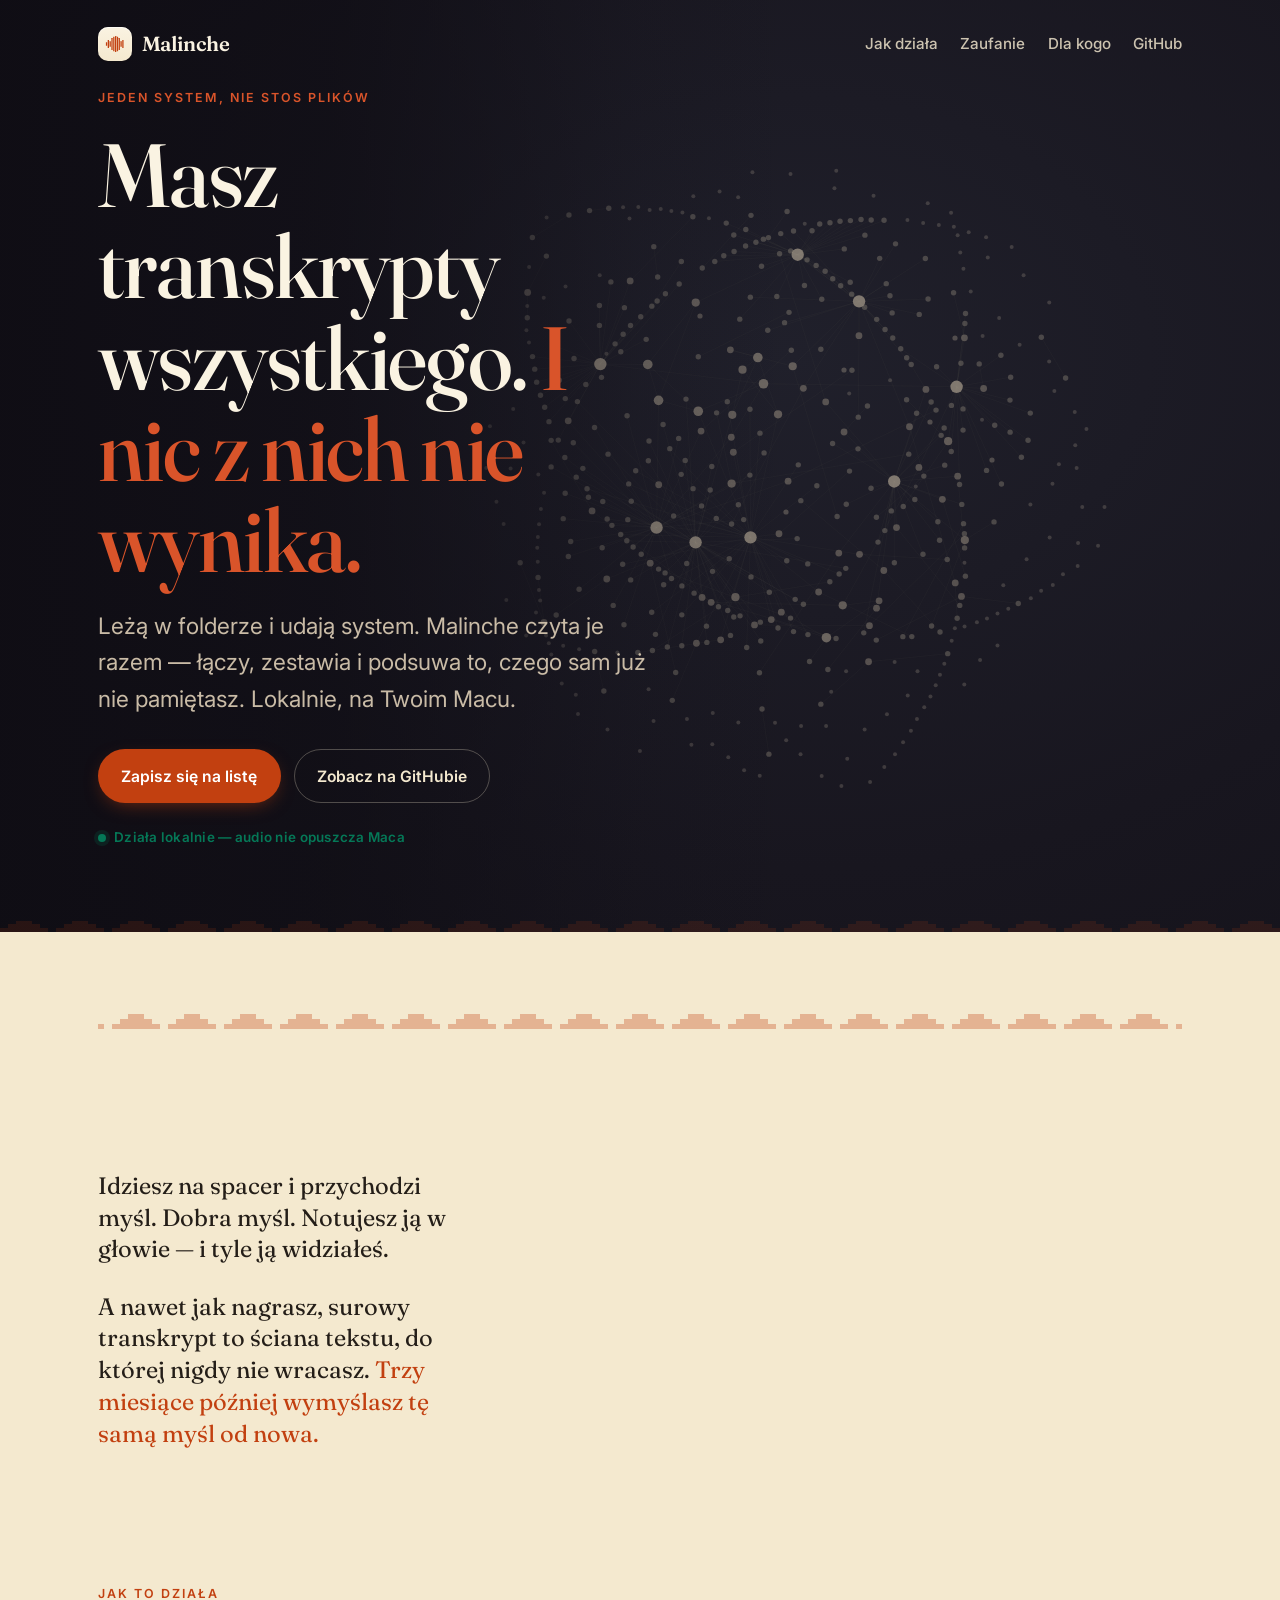
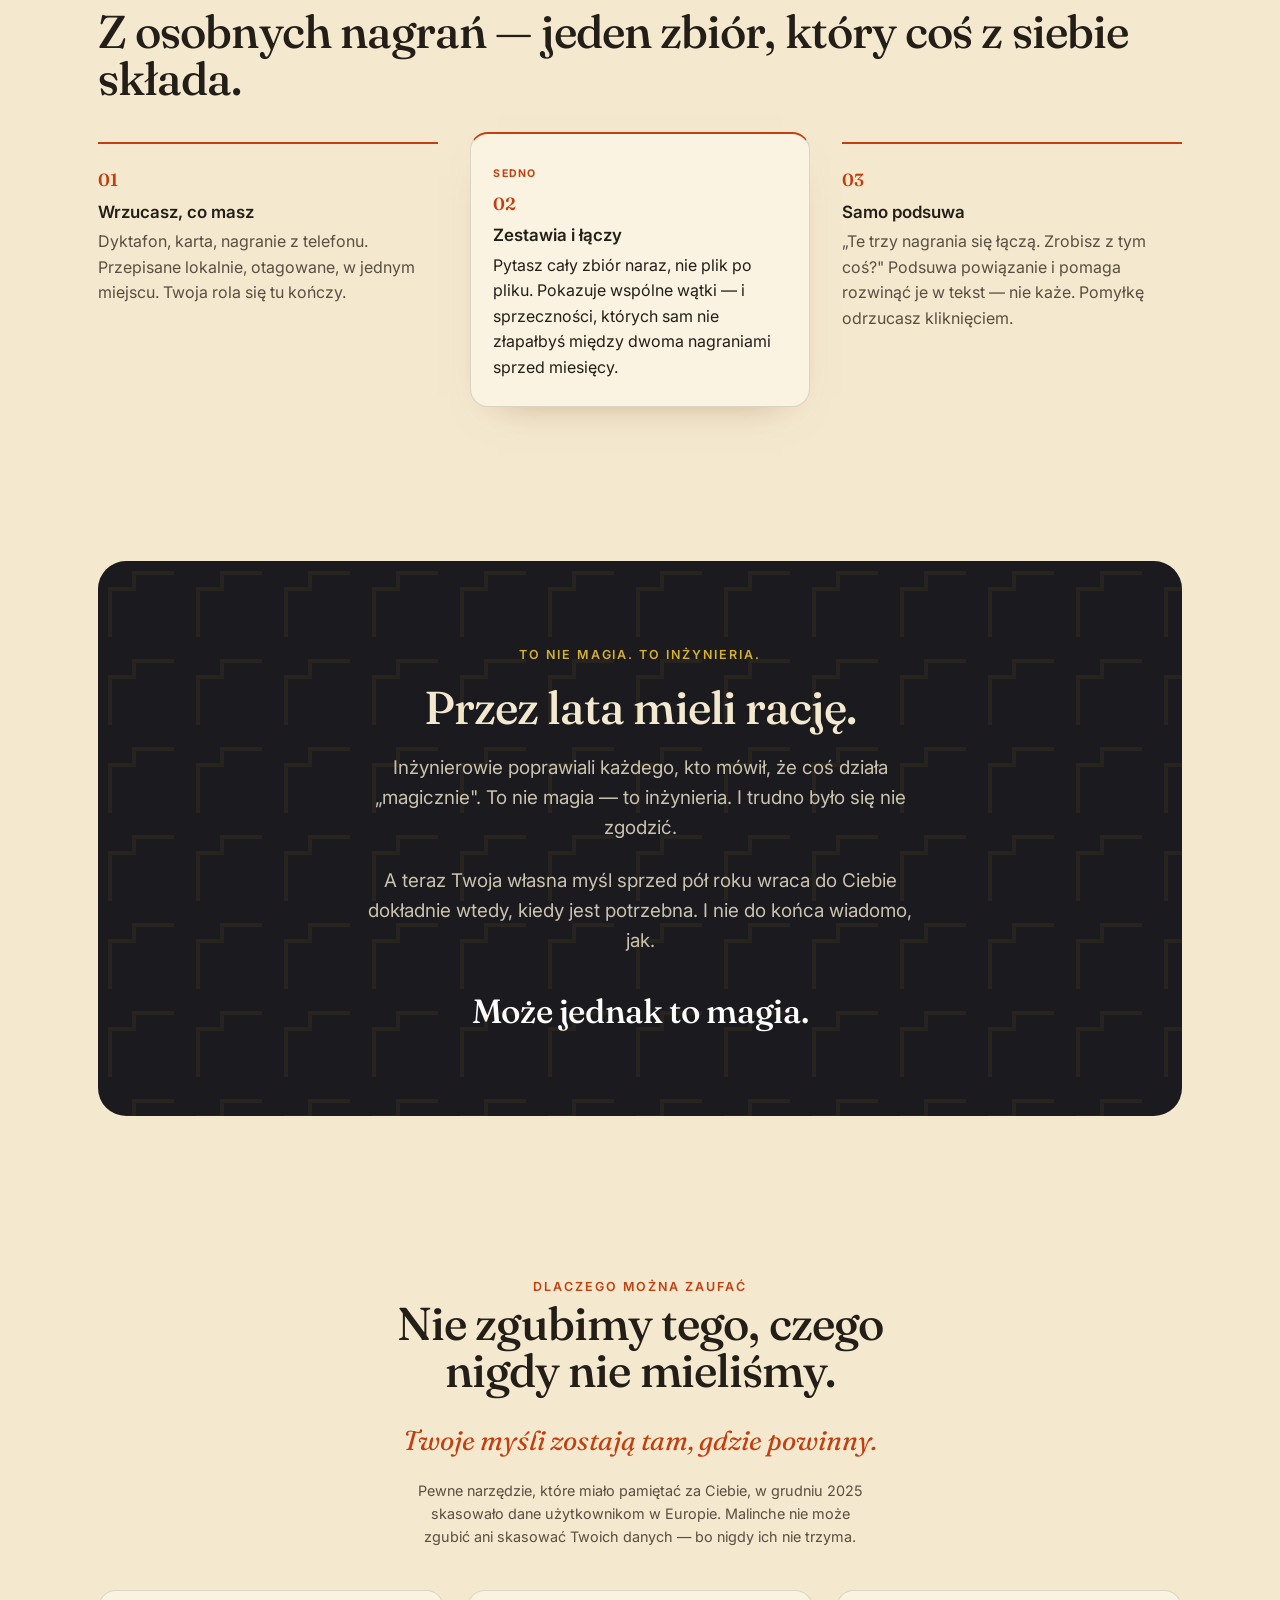
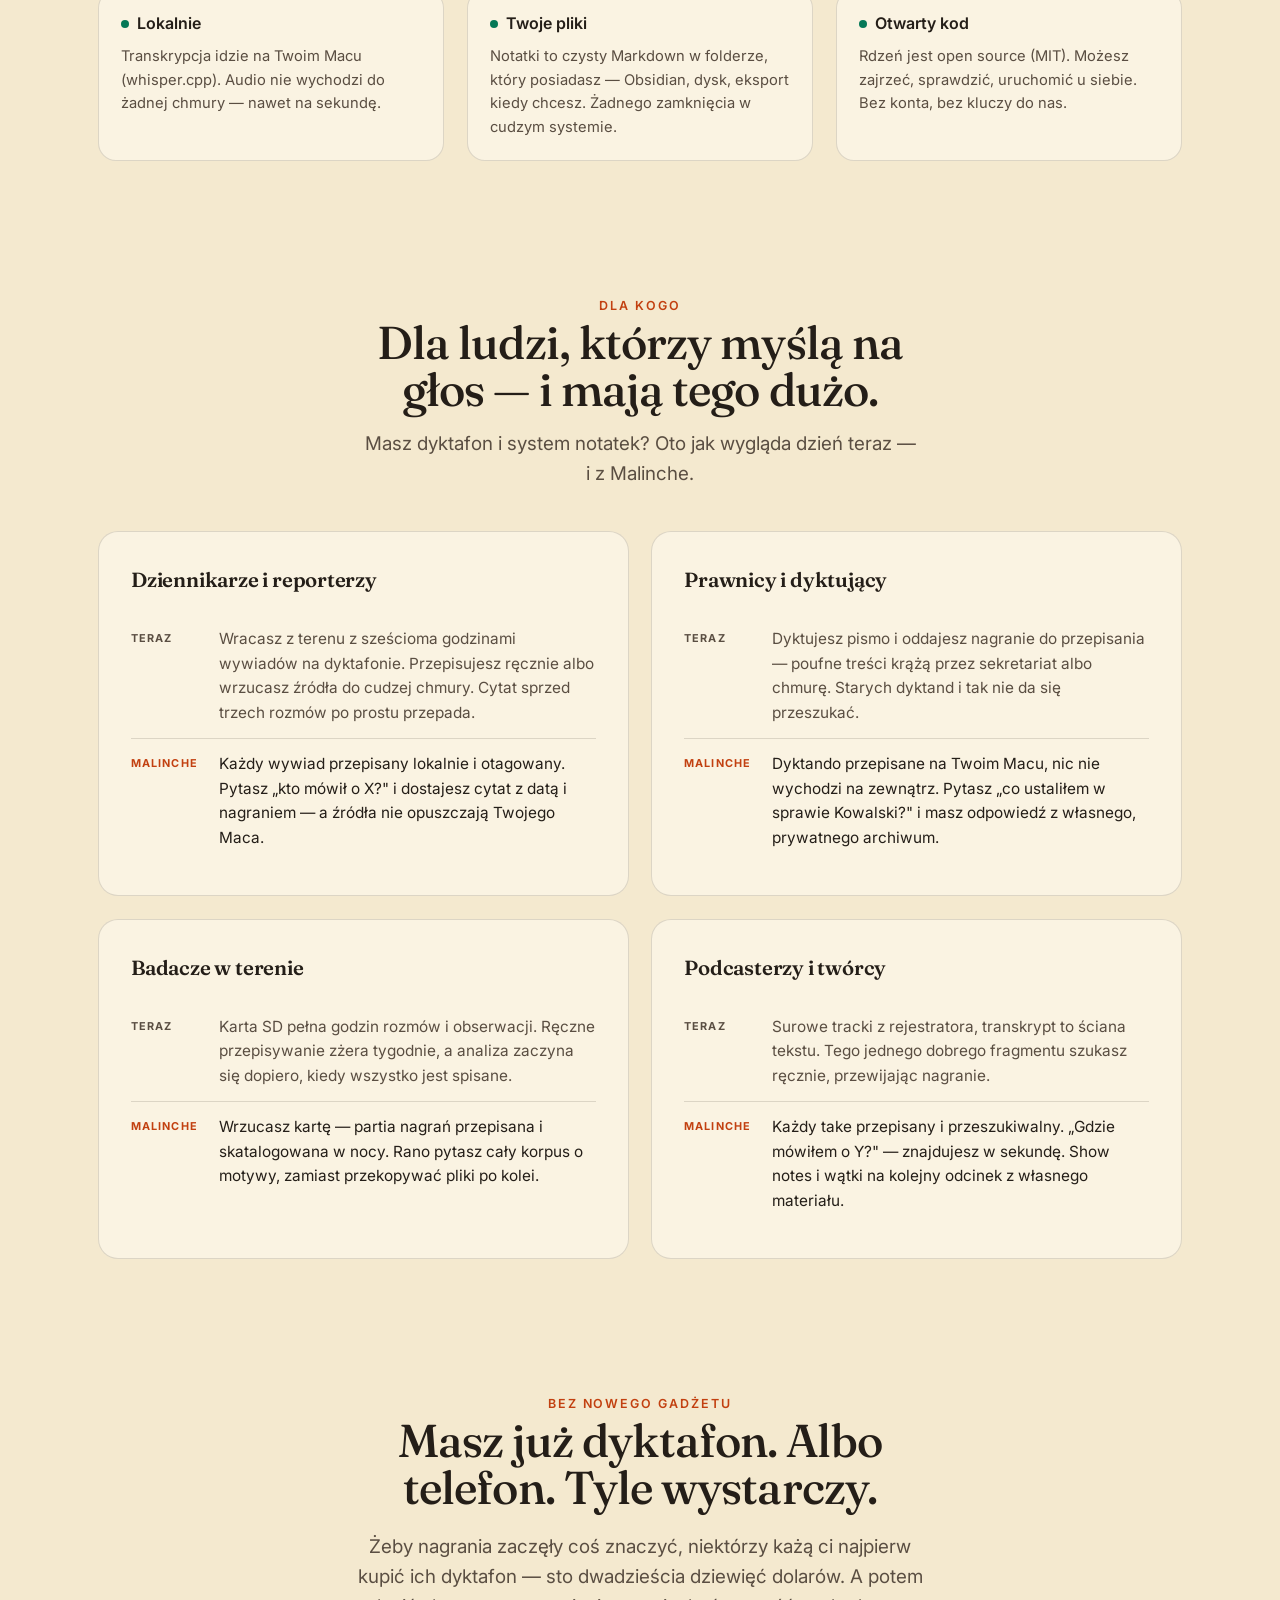
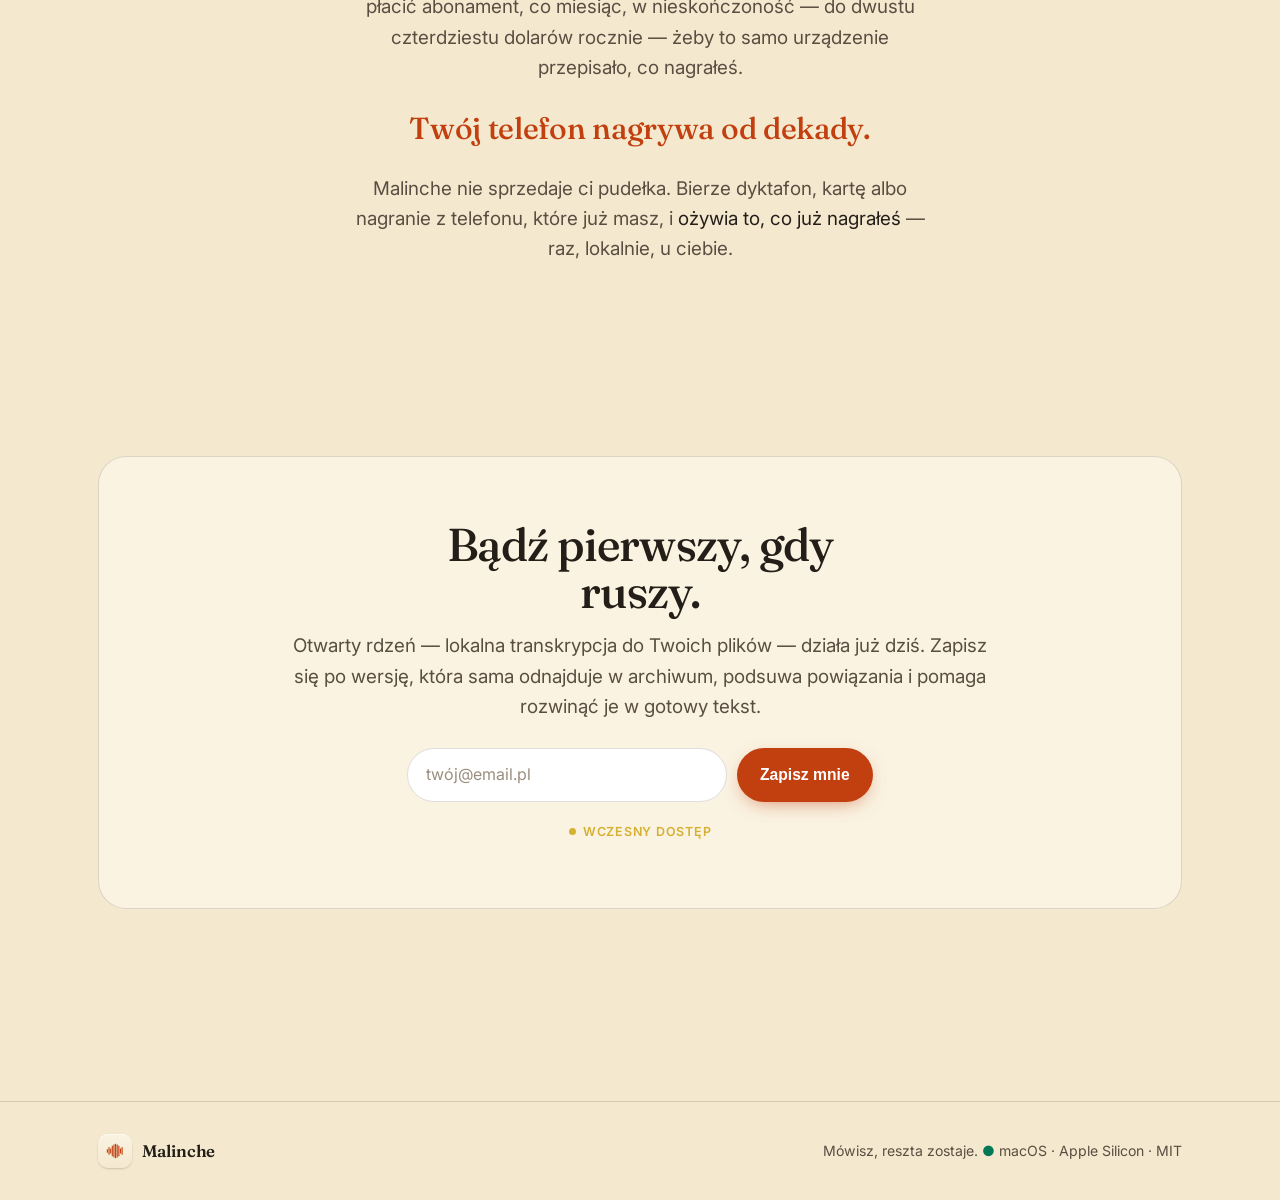
==== commit 3c821e7b: "feat(landing): dark force-directed constellation hero on the one-pager Replace the static waveform t" ====
--- a/site/index.html
+++ b/site/index.html
@@ -55,14 +55,18 @@
   p{max-width:var(--measure)}
 
   /* ---- nav ---- */
-  header{position:sticky;top:0;z-index:30;background:rgba(244,233,207,.78);backdrop-filter:saturate(140%) blur(12px);-webkit-backdrop-filter:saturate(140%) blur(12px);border-bottom:1px solid transparent;transition:border-color .3s}
-  header.stuck{border-bottom-color:var(--line)}
+  /* nav: floats transparent over the dark hero, cream-glass once scrolled into the body */
+  header{position:fixed;top:0;left:0;right:0;z-index:30;background:transparent;border-bottom:1px solid transparent;transition:background .35s,border-color .35s,backdrop-filter .35s}
+  header.stuck{background:rgba(244,233,207,.82);backdrop-filter:saturate(140%) blur(12px);-webkit-backdrop-filter:saturate(140%) blur(12px);border-bottom-color:var(--line)}
   nav{display:flex;align-items:center;justify-content:space-between;padding-block:clamp(1.1rem,2.5vw,1.7rem)}
-  .brand{display:flex;align-items:center;gap:.6rem;font-family:"Fraunces",serif;font-weight:600;font-size:1.28rem;letter-spacing:-.01em}
+  .brand{display:flex;align-items:center;gap:.6rem;font-family:"Fraunces",serif;font-weight:600;font-size:1.28rem;letter-spacing:-.01em;color:var(--cream-hi);transition:color .35s}
+  header.stuck .brand{color:var(--ink)}
   .chip{width:34px;height:34px;border-radius:10px;background:linear-gradient(180deg,var(--cream-hi),var(--cream));display:grid;place-items:center;box-shadow:0 1px 2px rgba(26,16,8,.18),inset 0 1px 0 rgba(255,255,255,.6);flex:0 0 auto}
   .nav-links{display:flex;align-items:center;gap:1.4rem;font-size:.95rem}
-  .nav-links a{text-decoration:none;color:var(--ink-soft);font-weight:500;transition:color .2s}
-  .nav-links a:hover{color:var(--ink)}
+  .nav-links a{text-decoration:none;color:rgba(244,233,207,.82);font-weight:500;transition:color .2s}
+  .nav-links a:hover{color:#fff}
+  header.stuck .nav-links a{color:var(--ink-soft)}
+  header.stuck .nav-links a:hover{color:var(--ink)}
 
   /* ---- buttons ---- */
   .btn{display:inline-flex;align-items:center;gap:.5rem;font-weight:600;font-size:.98rem;
@@ -72,31 +76,53 @@
   .btn-ghost{border-color:var(--line);color:var(--ink);background:transparent}
   .btn-ghost:hover{border-color:var(--ink);background:rgba(36,30,24,.03)}
 
-  /* ---- hero ---- */
-  .hero{position:relative;z-index:2;padding-top:clamp(2.5rem,6vw,5rem);padding-bottom:clamp(2rem,5vw,4rem);text-align:center}
-  .hero .eyebrow{display:inline-block;margin-bottom:1.4rem}
-  .hero h1{margin-inline:auto;max-width:16ch}
-  .hero .lead{margin:1.5rem auto 0}
-  .cta-row{display:flex;gap:.8rem;justify-content:center;flex-wrap:wrap;margin-top:2.2rem}
-  .note{margin-top:1rem;font-size:.86rem;color:var(--ink-soft)}
-
-  /* hero waveform, framed in a cream tile that echoes the app icon */
-  .tile{position:relative;margin:clamp(2rem,4.5vw,3.4rem) auto 0;width:min(620px,88vw);
-    background:linear-gradient(180deg,var(--cream-hi),#F1E4C6);
-    border-radius:32px;padding:clamp(1.8rem,4vw,2.8rem) clamp(1.6rem,4vw,3rem);
-    box-shadow:0 24px 60px -28px rgba(120,52,20,.45),inset 0 1px 0 rgba(255,255,255,.7),inset 0 0 0 1px rgba(120,52,20,.06)}
-  .tile .pyr-top{position:absolute;top:14px;left:0;right:0;height:14px;opacity:.28;
-    background-repeat:repeat-x;background-position:center;background-size:auto 14px;
-    background-image:url("data:image/svg+xml,%3Csvg xmlns='http://www.w3.org/2000/svg' width='56' height='14' viewBox='0 0 56 14'%3E%3Cpath d='M6 14 V11 H14 V8 H22 V5 H34 V8 H42 V11 H50 V14 Z' fill='%23C24010'/%3E%3C/svg%3E")}
-  .wave{display:block;width:100%;height:auto;margin-top:.4rem}
-  .wave rect{transform-box:fill-box;transform-origin:center;animation:breathe 2.8s ease-in-out infinite}
-  @keyframes breathe{0%,100%{transform:scaleY(1)}50%{transform:scaleY(.84)}}
-  .wave rect:nth-child(odd){animation-duration:3.4s}
-  .wave rect:nth-child(3n){animation-duration:2.2s}
-
-  /* jade "runs locally" micro-accent — honours the one-accent system */
-  .local{display:inline-flex;align-items:center;gap:.5rem;margin-top:1.4rem;font-size:.84rem;font-weight:600;color:var(--jade);letter-spacing:.02em}
-  .local::before{content:"";width:8px;height:8px;border-radius:50%;background:var(--jade);box-shadow:0 0 0 4px rgba(5,120,87,.14)}
+  /* ---- hero: dark band with live force-graph ---- */
+  .hero-dark{position:relative;z-index:2;overflow:hidden;
+    background:radial-gradient(120% 120% at 62% 38%, #20202B 0%, #18161F 46%, #110F16 100%);
+    min-height:min(86vh,780px)}
+  #hero-graph{position:absolute;inset:0;z-index:1}
+  #hero-graph canvas{display:block}
+  .hero-scrim{position:absolute;inset:0;z-index:2;pointer-events:none;
+    background:linear-gradient(90deg, rgba(15,13,20,.95) 0%, rgba(15,13,20,.72) 26%, rgba(15,13,20,.12) 50%, rgba(15,13,20,0) 62%)}
+  .hero-greca{position:absolute;left:0;right:0;bottom:0;height:16px;z-index:2;opacity:.14;pointer-events:none;
+    background-repeat:repeat-x;background-position:center;background-size:auto 16px;
+    background-image:url("data:image/svg+xml,%3Csvg xmlns='http://www.w3.org/2000/svg' width='56' height='16' viewBox='0 0 56 16'%3E%3Cpath d='M4 16 V12 H12 V8 H20 V5 H36 V8 H44 V12 H52 V16 Z' fill='%23C24010'/%3E%3C/svg%3E")}
+  .hero-inner{position:relative;z-index:3;display:flex;align-items:center;min-height:min(86vh,780px)}
+  .hero-copy{max-width:560px;padding-block:clamp(3rem,9vh,6rem)}
+  .hero-dark .eyebrow{color:#D9542A;display:inline-block;margin-bottom:1.3rem}
+  .hero-dark h1{color:var(--cream-hi);max-width:15ch}
+  .hero-dark h1 .accent{color:#D9542A}
+  .hero-dark .lead{color:#C9BBA6;margin-top:1.4rem}
+  .cta-row{display:flex;gap:.8rem;flex-wrap:wrap;margin-top:2rem}
+  .btn-ghost-dark{border-color:rgba(244,233,207,.28);color:var(--cream)}
+  .btn-ghost-dark:hover{border-color:rgba(244,233,207,.7);background:rgba(244,233,207,.06)}
+  .local{display:inline-flex;align-items:center;gap:.5rem;margin-top:1.5rem;font-size:.84rem;font-weight:600;color:var(--jade);letter-spacing:.02em}
+  .local::before{content:"";width:8px;height:8px;border-radius:50%;background:var(--jade);box-shadow:0 0 0 4px rgba(5,120,87,.18)}
+
+  /* hero overlay cards (desktop only) */
+  .hero-card{position:absolute;z-index:4;width:248px;background:rgba(28,24,32,.93);
+    border:1px solid rgba(217,84,42,.34);border-radius:13px;padding:11px 14px;
+    box-shadow:0 18px 50px -20px rgba(0,0,0,.75);backdrop-filter:blur(7px);
+    opacity:0;transform:translateY(6px);transition:opacity .22s,transform .22s;pointer-events:none}
+  .hero-card.show{opacity:1;transform:translateY(0)}
+  .hero-card .d{font-size:11.5px;font-weight:600;letter-spacing:.02em;color:#D9542A;margin-bottom:5px}
+  .hero-card .d span{color:#9A8C7B;font-weight:500}
+  .hero-card .t{font-family:"Fraunces",Georgia,serif;font-size:15.5px;line-height:1.34;color:var(--cream-hi)}
+  .hero-concl{position:absolute;z-index:5;width:290px;background:rgba(16,14,20,.96);
+    border:1px solid rgba(214,176,51,.42);border-radius:14px;padding:13px 16px;
+    box-shadow:0 22px 60px -22px rgba(0,0,0,.85);
+    opacity:0;transform:translateY(8px);transition:opacity .5s,transform .5s;pointer-events:none}
+  .hero-concl.show{opacity:1;transform:translateY(0)}
+  .hero-concl .h{font-size:11.5px;font-weight:700;letter-spacing:.04em;color:var(--gold);margin-bottom:7px;display:flex;align-items:center;gap:.45rem}
+  .hero-concl .h::before{content:"";width:7px;height:7px;border-radius:50%;background:var(--gold);box-shadow:0 0 0 3px rgba(214,176,51,.2)}
+  .hero-concl .t{font-family:"Fraunces",Georgia,serif;font-size:16px;line-height:1.36;color:var(--cream)}
+  @media(max-width:980px){
+    .hero-card,.hero-concl{display:none!important}
+    .hero-scrim{background:linear-gradient(180deg, rgba(15,13,20,.55) 0%, rgba(15,13,20,.8) 58%, rgba(15,13,20,.92) 100%)}
+    .hero-copy{max-width:none;text-align:center;margin-inline:auto;padding-block:clamp(4rem,12vh,7rem)}
+    .hero-dark h1,.hero-dark .lead{margin-inline:auto}
+    .cta-row{justify-content:center}
+  }
 
   /* ---- greca step-frieze divider ---- */
   .frieze{height:20px;background-repeat:repeat-x;background-position:center;background-size:auto 20px;opacity:.32;margin-block:clamp(2.5rem,6vw,5rem);
@@ -185,12 +211,11 @@
   .dot{color:var(--jade)}
 
   @media(max-width:600px){
-    .hero h1{max-width:18ch}
-    .hero h1 .accent{display:block}
+    .hero-dark h1{max-width:18ch}
+    .hero-dark h1 .accent{display:block}
     .lead{font-size:1.08rem}
     .nav-links a[href="#jak"],.nav-links a[href="#zaufanie"]{display:none}
   }
-  @media(prefers-reduced-motion:reduce){.wave rect{animation:none}}
 </style>
 </head>
 <body>
@@ -227,34 +252,25 @@
 </header>
 
 <main>
-  <section class="hero">
-    <div class="wrap">
-      <span class="eyebrow">Jeden system, nie stos plików</span>
-      <h1>Masz transkrypty wszystkiego. <span class="accent">I nic z nich nie wynika.</span></h1>
-      <p class="lead">Leżą w folderze i udają system. Malinche czyta je razem — łączy, zestawia, podsuwa to, czego sam już nie pamiętasz. Lokalnie, na twoim Macu.</p>
-      <div class="cta-row">
-        <a class="btn btn-primary" href="#lista">Zapisz się na listę</a>
-        <a class="btn btn-ghost" href="https://github.com/radektar/malinche">Zobacz na GitHubie</a>
-      </div>
-      <div class="local">Działa lokalnie — audio nie opuszcza Maca</div>
-
-      <div class="tile">
-        <div class="pyr-top" aria-hidden="true"></div>
-        <svg class="wave" viewBox="0 0 560 200" role="img" aria-label="Fala dźwiękowa w kształcie stopniowanej piramidy">
-          <g fill="#C24010">
-            <rect x="20"  y="78"  width="26" height="44"  rx="1"/>
-            <rect x="74"  y="45"  width="26" height="110" rx="1"/>
-            <rect x="128" y="62"  width="26" height="76"  rx="1"/>
-            <rect x="182" y="28"  width="26" height="144" rx="1"/>
-            <rect x="236" y="8"   width="26" height="184" rx="1"/>
-            <rect x="290" y="0"   width="26" height="200" rx="1"/>
-            <rect x="344" y="8"   width="26" height="184" rx="1"/>
-            <rect x="398" y="28"  width="26" height="144" rx="1"/>
-            <rect x="452" y="62"  width="26" height="76"  rx="1"/>
-            <rect x="506" y="45"  width="26" height="110" rx="1"/>
-          </g>
-        </svg>
-      </div>
+  <section class="hero-dark">
+    <div id="hero-graph"></div>
+    <div class="hero-scrim"></div>
+    <div class="hero-greca" aria-hidden="true"></div>
+    <div class="wrap hero-inner">
+      <div class="hero-copy">
+        <span class="eyebrow">Jeden system, nie stos plików</span>
+        <h1>Masz transkrypty wszystkiego. <span class="accent">I nic z nich nie wynika.</span></h1>
+        <p class="lead">Leżą w folderze i udają system. Malinche czyta je razem — łączy, zestawia i podsuwa to, czego sam już nie pamiętasz. Lokalnie, na Twoim Macu.</p>
+        <div class="cta-row">
+          <a class="btn btn-primary" href="#lista">Zapisz się na listę</a>
+          <a class="btn btn-ghost-dark" href="https://github.com/radektar/malinche">Zobacz na GitHubie</a>
+        </div>
+        <div class="local">Działa lokalnie — audio nie opuszcza Maca</div>
+      </div>
+    </div>
+    <div class="hero-concl" id="hero-concl">
+      <div class="h">Hipoteza, którą system wysuwa</div>
+      <div class="t">„Priorytet przesunął się z ceny na termin — między styczniem a majem. Twoja teza wymaga rewizji."</div>
     </div>
   </section>
 
@@ -429,9 +445,225 @@
   </div>
 </footer>
 <script>
-  const h=document.querySelector("header");
-  const onScroll=()=>h.classList.toggle("stuck",window.scrollY>8);
-  addEventListener("scroll",onScroll,{passive:true});onScroll();
+  // nav theme switches when we scroll out of the dark hero
+  (function(){
+    var h=document.querySelector("header");
+    var hero=document.querySelector(".hero-dark");
+    function onScroll(){ var thr=hero?hero.offsetHeight-72:8; h.classList.toggle("stuck",window.scrollY>thr); }
+    addEventListener("scroll",onScroll,{passive:true});
+    addEventListener("resize",onScroll,{passive:true});
+    onScroll();
+  })();
+</script>
+
+<script src="vendor/force-graph.min.js"></script>
+<script>
+  // ---- hero: live force-directed knowledge graph (Obsidian-style) ----
+  (function(){
+    if(typeof ForceGraph==="undefined") return;
+    var heroEl=document.querySelector(".hero-dark");
+    var el=document.getElementById("hero-graph");
+    if(!heroEl||!el) return;
+    function dims(){ return {w:el.clientWidth||1200, h:el.clientHeight||760}; }
+    var d0=dims(), W=d0.w, H=d0.h;
+    var prefersReduce=window.matchMedia&&window.matchMedia("(prefers-reduced-motion: reduce)").matches;
+
+    var seed=20260621;
+    function rnd(){ seed=(seed*1103515245+12345)&0x7fffffff; return seed/0x7fffffff; }
+
+    var CONTENT=[
+      {d:"8 sty", src:"wywiad — uczestnik A",  t:"„Decyduje cena. Reszta się nie liczy."},
+      {d:"22 lut",src:"wywiad — uczestnik B",  t:"„Budżet jest święty — najtaniej, jak się da."},
+      {d:"30 mar",src:"nagranie — warsztat",   t:"„Nagle wszyscy mówią o terminie, nie o cenie."},
+      {d:"14 maj",src:"dyktando — podsumowanie",t:"„Założenie o cenie chyba upadło. Liczy się czas."}
+    ];
+    var COMMP=[
+      {fx:-80, fy:-150, ci:0,  igniteT:3700},
+      {fx: 175,fy:-128, ci:1,  igniteT:4320},
+      {fx:  6, fy:  46, ci:2,  igniteT:4940},
+      {fx: 212,fy:  -6, ci:3,  igniteT:5560},
+      {fx:  64,fy: -96, ci:-1, igniteT:4150},
+      {fx: 150,fy: -44, ci:-1, igniteT:4820}
+    ];
+
+    var GX=0, GY=0;
+    var nodes=[], links=[], commNodes=[];
+    for(var i=0;i<COMMP.length;i++){ var c=COMMP[i];
+      var n={id:"c"+i, kind:"comm", ci:c.ci, igniteT:c.igniteT, fx:c.fx, fy:c.fy, x:c.fx, y:c.fy, _hover:false};
+      nodes.push(n); commNodes.push(n);
+    }
+    var MASS=496, hubCount=8, hubs=[];
+    for(var i=0;i<MASS;i++){ var ang=rnd()*6.2832, rad=Math.sqrt(rnd())*360;
+      nodes.push({id:"m"+i, kind:"mass", deg:0, x:GX+Math.cos(ang)*rad, y:GY+Math.sin(ang)*rad}); }
+    var taken={};
+    while(hubs.length<hubCount){ var hh=Math.floor(rnd()*MASS); if(!taken[hh]){taken[hh]=1;hubs.push(hh);} }
+    for(var k=0;k<MASS;k++){ if(taken[k]) continue; var u=rnd();
+      if(u<0.48){ var hb=hubs[Math.floor(rnd()*hubs.length)]; links.push({source:"m"+k,target:"m"+hb}); }
+      else if(u<0.63){ var tgt=Math.floor(rnd()*MASS); if(tgt!==k&&!taken[tgt]) links.push({source:"m"+k,target:"m"+tgt}); } }
+    for(var a=0;a<hubs.length;a++){ for(var b=a+1;b<hubs.length;b++){ if(rnd()<0.18) links.push({source:"m"+hubs[a],target:"m"+hubs[b]}); } }
+    for(var cl=0;cl<4;cl++){ var anchor=Math.floor(rnd()*MASS), members=[anchor];
+      for(var m=0;m<3;m++){ var mm=Math.floor(rnd()*MASS); if(mm!==anchor){ members.push(mm); links.push({source:"m"+anchor,target:"m"+mm}); } }
+      for(var p=1;p<members.length;p++){ if(rnd()<0.5) links.push({source:"m"+members[p],target:"m"+members[(p%(members.length-1))+1]}); } }
+    var degById={};
+    links.forEach(function(l){ degById[l.source]=(degById[l.source]||0)+1; degById[l.target]=(degById[l.target]||0)+1; });
+    nodes.forEach(function(n){ if(n.kind==="mass") n.deg=degById[n.id]||0; });
+    var adj={};
+    links.forEach(function(l){ (adj[l.source]=adj[l.source]||{})[l.target]=1; (adj[l.target]=adj[l.target]||{})[l.source]=1; });
+
+    function gravity(cx,cy,strength){ var ns;
+      function f(alpha){ for(var i=0;i<ns.length;i++){ var n=ns[i]; if(n.fx!=null) continue;
+        n.vx+=(cx-n.x)*strength*alpha; n.vy+=(cy-n.y)*strength*alpha; } }
+      f.initialize=function(_){ ns=_; }; return f; }
+    function camX(){ return W>=980?-140:0; }
+    function lockCam(){ try{ graph.zoom(1,0); graph.centerAt(camX(),0,0); }catch(e){} }
+    function clampTick(){
+      for(var i=0;i<nodes.length;i++){ var n=nodes[i]; if(n.fx!=null) continue;
+        if(n.x<-360)n.x=-360; else if(n.x>360)n.x=360;
+        if(n.y<-320)n.y=-320; else if(n.y>320)n.y=320; }
+      if(Math.abs(graph.zoom()-1)>0.0005) lockCam();
+    }
+
+    var START=(typeof performance!=="undefined"?performance.now():0);
+    if(prefersReduce) START-=100000;
+    function T(){ return (typeof performance!=="undefined"?performance.now():0)-START; }
+    function clamp(v,lo,hi){ return v<lo?lo:(v>hi?hi:v); }
+    function ease(p){ return p<0?0:(p>1?1:(p*p*(3-2*p))); }
+    var T_BLOOM=6700, T_CONCL=7100, T_AUTOCARD=7700;
+
+    var hoverNode=null;
+    function onHover(node){ hoverNode=node;
+      commNodes.forEach(function(n){ n._hover=false; });
+      if(node&&node.kind==="comm"&&node.ci>=0) node._hover=true;
+      document.body.style.cursor=node?"pointer":"default";
+    }
+
+    var graph=ForceGraph()(el)
+      .width(W).height(H)
+      .backgroundColor("rgba(0,0,0,0)")
+      .nodeLabel("")
+      .enableZoomInteraction(false).enablePanInteraction(false).enableNodeDrag(false)
+      .cooldownTime(prefersReduce?0:17000)
+      .warmupTicks(prefersReduce?420:0)
+      .d3VelocityDecay(0.42)
+      .nodeCanvasObject(drawNode)
+      .nodePointerAreaPaint(function(node,color,ctx,scale){ ctx.fillStyle=color;
+        var r=(node.kind==="comm"?15:4.5)/scale; ctx.beginPath(); ctx.arc(node.x,node.y,r,0,6.2832); ctx.fill(); })
+      .linkCanvasObject(drawLink)
+      .onRenderFramePost(overlay)
+      .onEngineTick(clampTick)
+      .onEngineStop(lockCam)
+      .onNodeHover(onHover);
+
+    graph.d3Force("center", null);
+    graph.d3Force("charge").strength(-42).distanceMax(340);
+    graph.d3Force("link").distance(17).strength(0.08);
+    graph.d3Force("gravity", gravity(GX,GY,0.135));
+    graph.graphData({nodes:nodes, links:links});
+    lockCam();
+
+    var rT;
+    addEventListener("resize",function(){ clearTimeout(rT); rT=setTimeout(function(){
+      var d=dims(); W=d.w; H=d.h; graph.width(W).height(H); lockCam(); },180); },{passive:true});
+
+    function drawNode(node,ctx,scale){
+      if(node.kind==="comm"){ drawComm(node,ctx,scale); return; }
+      var deg=node.deg||0;
+      var r=(2.0+Math.min(deg,6)*0.7)/scale;
+      var a=0.30+Math.min(deg,6)*0.085;
+      if(hoverNode){ if(node===hoverNode) a=Math.min(a+0.6,0.97);
+        else if(adj[hoverNode.id]&&adj[hoverNode.id][node.id]) a=Math.min(a+0.4,0.85); }
+      ctx.beginPath(); ctx.arc(node.x,node.y,r,0,6.2832);
+      ctx.fillStyle="rgba(152,142,128,"+a.toFixed(3)+")"; ctx.fill();
+    }
+    function drawComm(node,ctx,scale){
+      var t=T(); var prog=ease((t-node.igniteT)/620);
+      if(prog<=0){ ctx.beginPath(); ctx.arc(node.x,node.y,2.6/scale,0,6.2832);
+        ctx.fillStyle="rgba(152,142,128,0.42)"; ctx.fill(); return; }
+      var breath=1+0.11*Math.sin(t/680+node.x);
+      var base=(node.ci>=0?5.4:4.2), r=base*breath/scale;
+      ctx.save(); ctx.globalAlpha=prog;
+      var gr=ctx.createRadialGradient(node.x,node.y,0,node.x,node.y,base*3.0/scale);
+      gr.addColorStop(0,"rgba(217,84,42,0.55)"); gr.addColorStop(0.5,"rgba(194,64,16,0.20)"); gr.addColorStop(1,"rgba(194,64,16,0)");
+      ctx.fillStyle=gr; ctx.beginPath(); ctx.arc(node.x,node.y,base*3.0/scale,0,6.2832); ctx.fill();
+      ctx.strokeStyle="rgba(217,84,42,"+(0.5*prog)+")"; ctx.lineWidth=1.1/scale;
+      ctx.beginPath(); ctx.arc(node.x,node.y,(base+4)*breath/scale,0,6.2832); ctx.stroke();
+      ctx.fillStyle="#C24010"; ctx.beginPath(); ctx.arc(node.x,node.y,r,0,6.2832); ctx.fill();
+      ctx.fillStyle="#FAF3E2"; ctx.beginPath(); ctx.arc(node.x,node.y,r*0.42,0,6.2832); ctx.fill();
+      ctx.restore();
+    }
+    function drawLink(link,ctx,scale){
+      var a=0.085; if(hoverNode&&(link.source===hoverNode||link.target===hoverNode)) a=0.4;
+      ctx.beginPath(); ctx.moveTo(link.source.x,link.source.y); ctx.lineTo(link.target.x,link.target.y);
+      ctx.strokeStyle="rgba(124,112,98,"+a+")"; ctx.lineWidth=(a>0.2?1.0:0.7)/scale; ctx.stroke();
+    }
+
+    var ARCS=[
+      {a:0,b:4,start:4300},{a:4,b:1,start:4500},
+      {a:1,b:5,start:5050},{a:5,b:2,start:5250},
+      {a:2,b:3,start:5650},{a:0,b:2,start:5900}
+    ];
+    function qbezPartial(ctx,x0,y0,cx,cy,x1,y1,p){
+      var steps=26,last=Math.max(1,Math.ceil(steps*p)); ctx.beginPath();
+      for(var i=0;i<=last;i++){ var u=i/steps; if(u>p)u=p; var mu=1-u;
+        var x=mu*mu*x0+2*mu*u*cx+u*u*x1, y=mu*mu*y0+2*mu*u*cy+u*u*y1;
+        if(i===0)ctx.moveTo(x,y); else ctx.lineTo(x,y); }
+      ctx.stroke();
+    }
+
+    var cardEls=[];
+    CONTENT.forEach(function(c){ var x=document.createElement("div"); x.className="hero-card";
+      x.innerHTML='<div class="d">'+c.d+' · <span>'+c.src+'</span></div><div class="t">'+c.t+'</div>';
+      heroEl.appendChild(x); cardEls.push(x); });
+    var conclEl=document.getElementById("hero-concl");
+
+    function overlay(ctx, scale){
+      scale=scale||1; var SC=1/scale; var t=T();
+      var ccx=0,ccy=0; for(var i=0;i<commNodes.length;i++){ ccx+=commNodes[i].x; ccy+=commNodes[i].y; }
+      ccx/=commNodes.length; ccy/=commNodes.length;
+      var bgx=clamp(ccx,-40,300), bgy=clamp(ccy-150,-320,-90);
+
+      ctx.save(); ctx.lineCap="round";
+      ctx.shadowColor="rgba(194,64,16,0.6)"; ctx.shadowBlur=9;
+      for(var i=0;i<ARCS.length;i++){ var arc=ARCS[i]; var p=ease((t-arc.start)/640); if(p<=0) continue;
+        var A=commNodes[arc.a], B=commNodes[arc.b];
+        var mx=(A.x+B.x)/2, my=(A.y+B.y)/2;
+        var cx=mx+(bgx-mx)*0.32, cy=my+(bgy-my)*0.32;
+        ctx.strokeStyle="rgba(217,84,42,"+(0.92*p).toFixed(3)+")"; ctx.lineWidth=2.0*SC;
+        qbezPartial(ctx,A.x,A.y,cx,cy,B.x,B.y,p); }
+      ctx.restore();
+
+      var bp=ease((t-T_BLOOM)/950);
+      if(bp>0){ ctx.save(); ctx.globalAlpha=bp; ctx.lineCap="round";
+        ctx.strokeStyle="rgba(214,176,51,"+(0.5*bp)+")"; ctx.lineWidth=1.3*SC;
+        [2,3].forEach(function(idx){ var nn=commNodes[idx]; ctx.beginPath(); ctx.moveTo(nn.x,nn.y); ctx.lineTo(bgx,bgy); ctx.stroke(); });
+        var g=ctx.createRadialGradient(bgx,bgy,0,bgx,bgy,50*SC);
+        g.addColorStop(0,"rgba(244,221,142,0.92)"); g.addColorStop(0.5,"rgba(214,176,51,0.32)"); g.addColorStop(1,"rgba(214,176,51,0)");
+        ctx.fillStyle=g; ctx.beginPath(); ctx.arc(bgx,bgy,50*SC,0,6.2832); ctx.fill();
+        ctx.strokeStyle="rgba(214,176,51,"+(0.5*bp)+")"; ctx.lineWidth=1.3*SC;
+        ctx.beginPath(); ctx.arc(bgx,bgy,34*bp*SC,0,6.2832); ctx.stroke();
+        ctx.strokeStyle="rgba(214,176,51,"+(0.2*bp)+")";
+        ctx.beginPath(); ctx.arc(bgx,bgy,50*bp*SC,0,6.2832); ctx.stroke();
+        ctx.fillStyle="#F4DD8E"; ctx.beginPath(); ctx.arc(bgx,bgy,6.0*bp*SC,0,6.2832); ctx.fill();
+        ctx.fillStyle="#FFFBF0"; ctx.beginPath(); ctx.arc(bgx,bgy,2.6*bp*SC,0,6.2832); ctx.fill();
+        ctx.restore(); }
+
+      if(W<980) return;   // overlay cards desktop-only
+      var activeCi=-1, hov=null;
+      for(var i=0;i<commNodes.length;i++){ if(commNodes[i]._hover&&commNodes[i].ci>=0){ hov=commNodes[i]; break; } }
+      if(hov) activeCi=hov.ci; else if(t>=T_AUTOCARD) activeCi=3;
+      for(var ci=0;ci<CONTENT.length;ci++){ var elc=cardEls[ci];
+        if(ci===activeCi){ var cn=null; for(var k=0;k<commNodes.length;k++){ if(commNodes[k].ci===ci){ cn=commNodes[k]; break; } }
+          if(cn){ var sp=graph.graph2ScreenCoords(cn.x,cn.y), cw=248;
+            elc.style.left=clamp(sp.x-cw/2, 540, W-cw-14)+"px";
+            elc.style.top =clamp(sp.y+16, 96, H-120)+"px";
+            elc.classList.add("show"); } }
+        else elc.classList.remove("show"); }
+      if(t>=T_CONCL){ var bs=graph.graph2ScreenCoords(bgx,bgy);
+        conclEl.style.left=clamp(bs.x+62, 560, W-290-16)+"px";
+        conclEl.style.top =clamp(bs.y+18, 70, 250)+"px";
+        conclEl.classList.add("show"); }
+    }
+  })();
 </script>
 </body>
 </html>
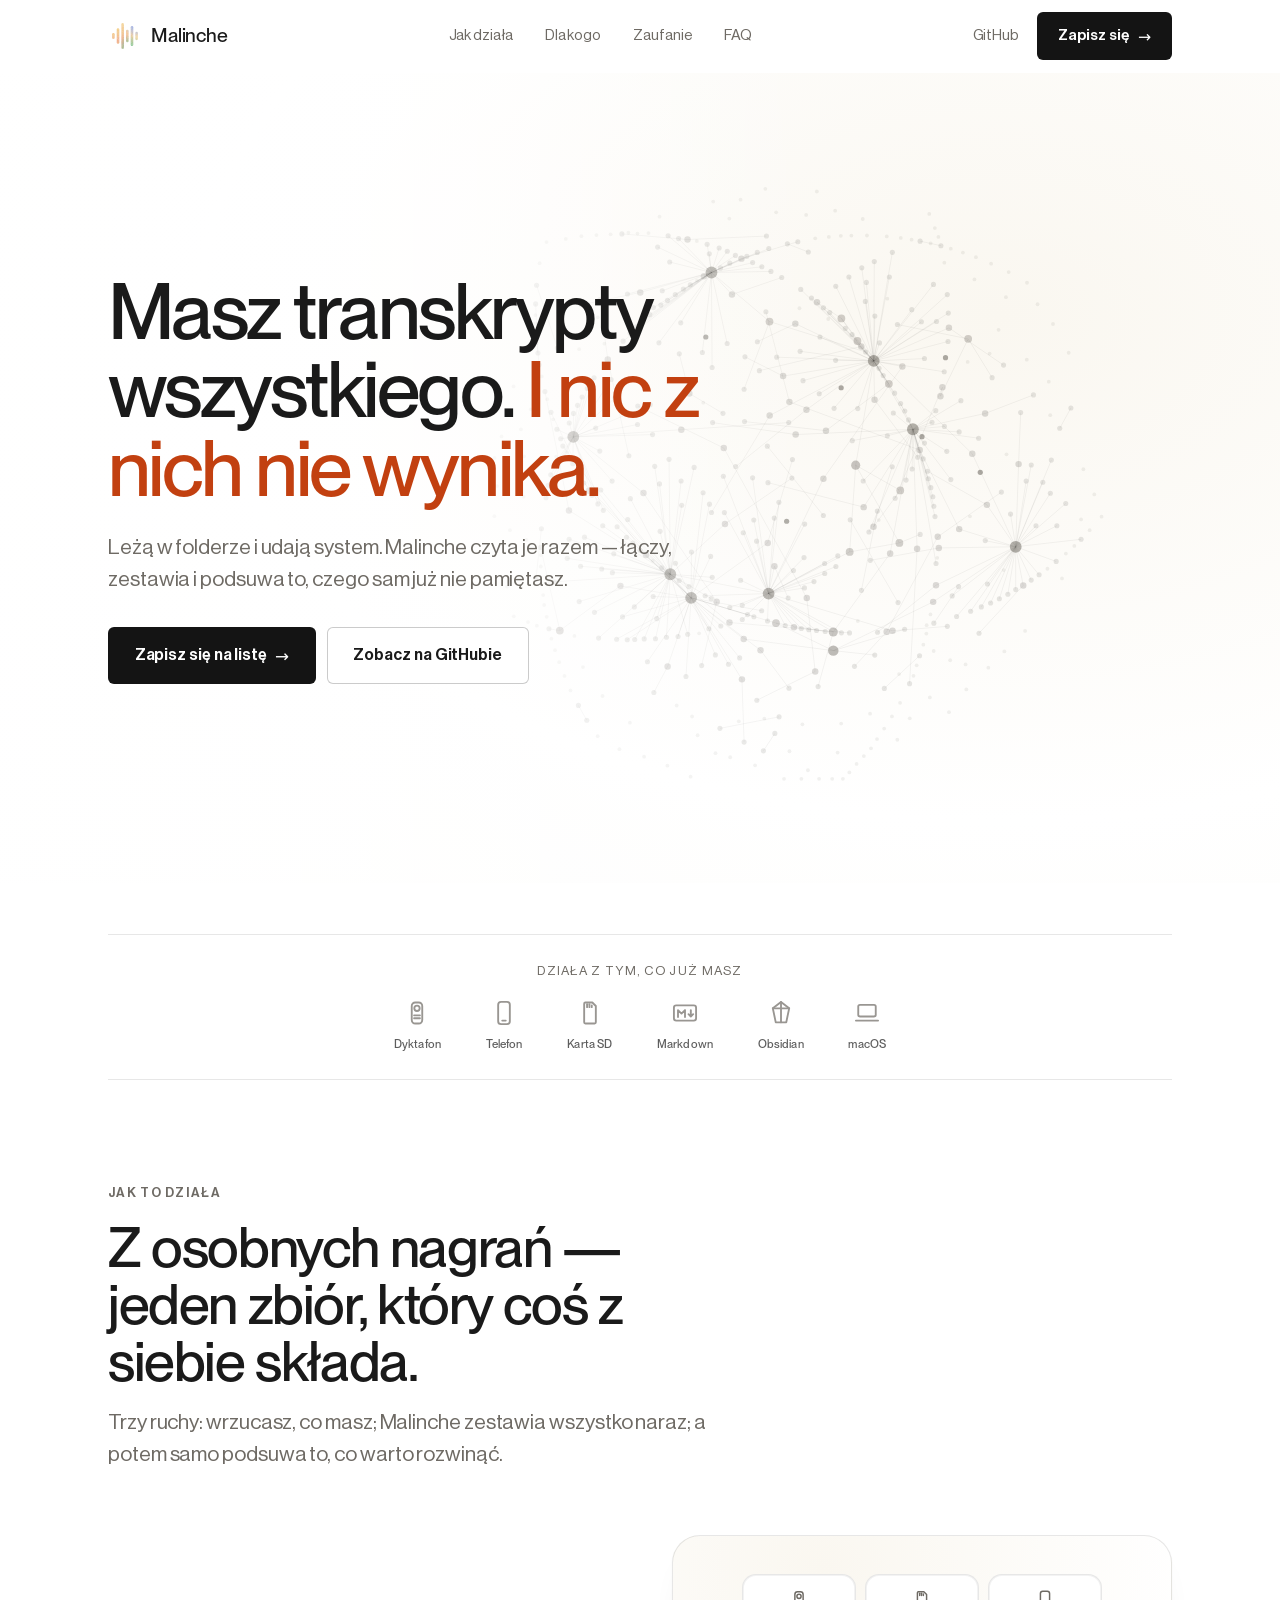
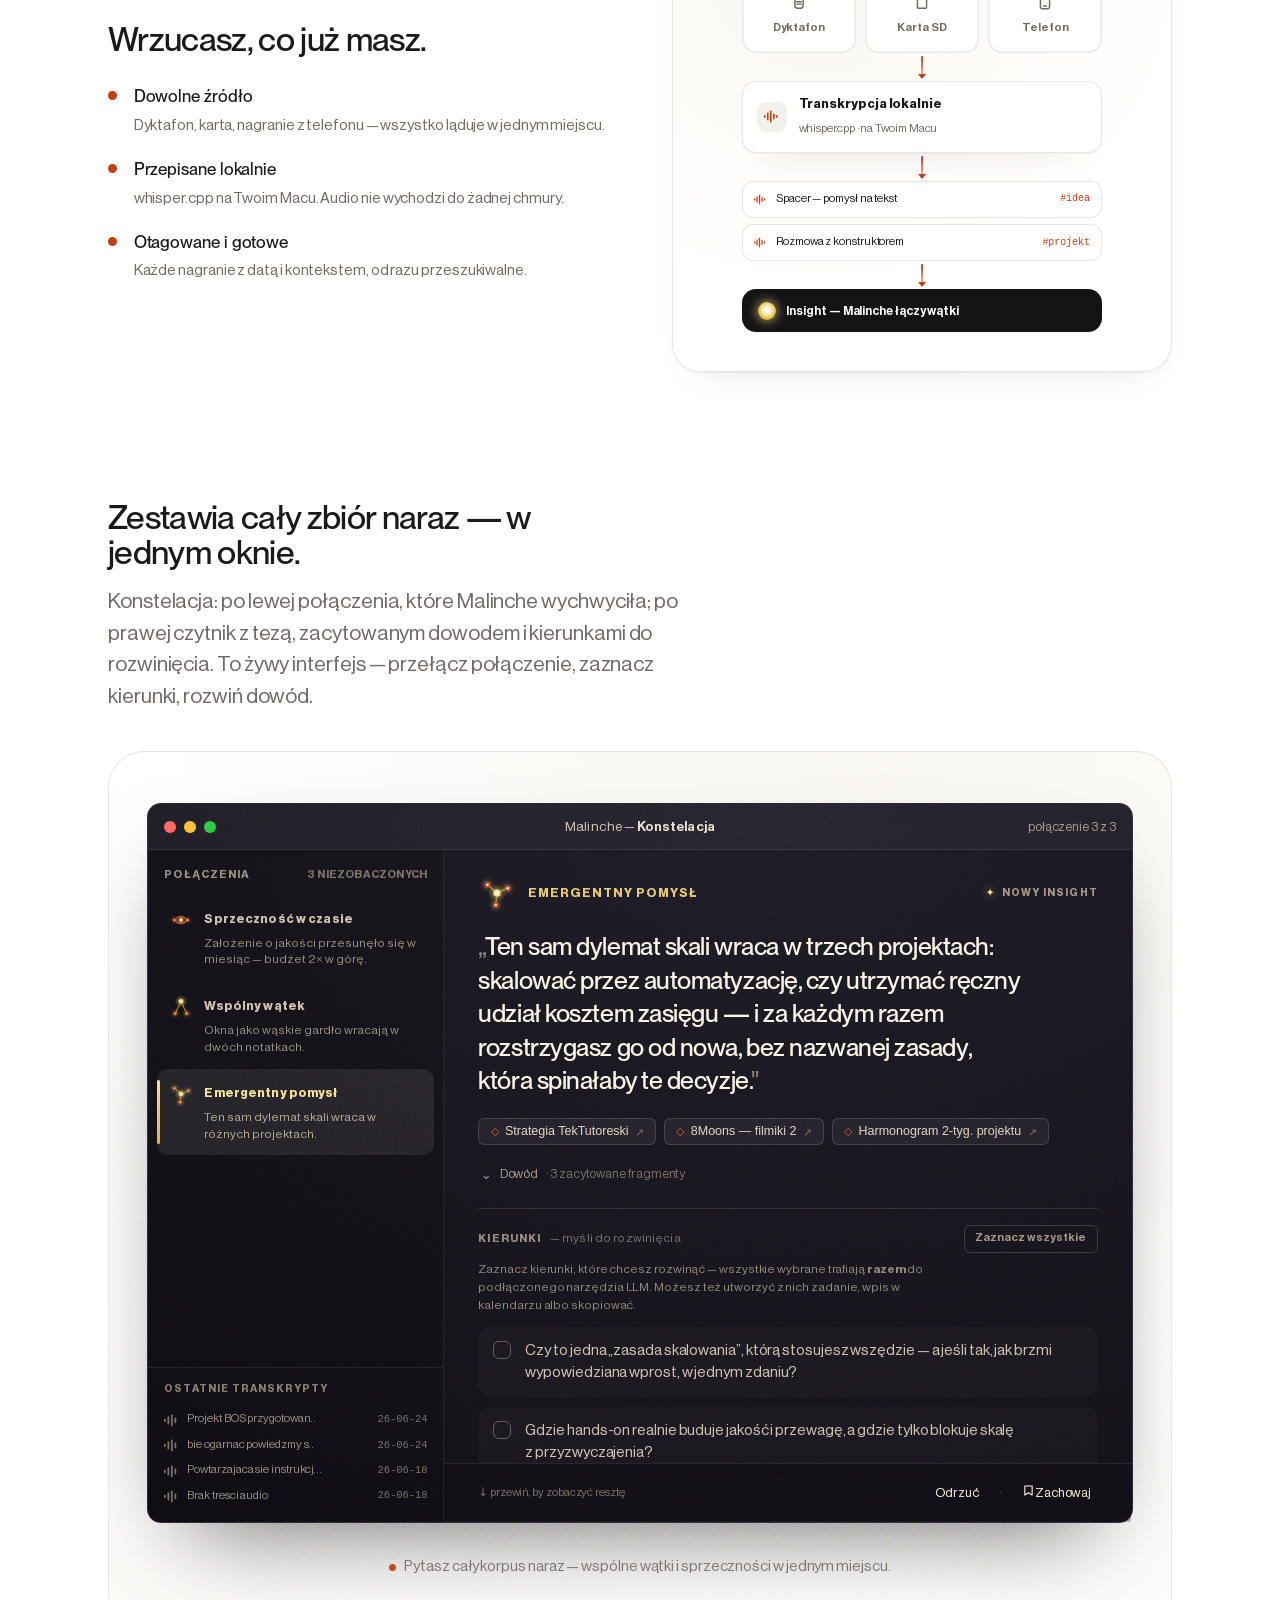
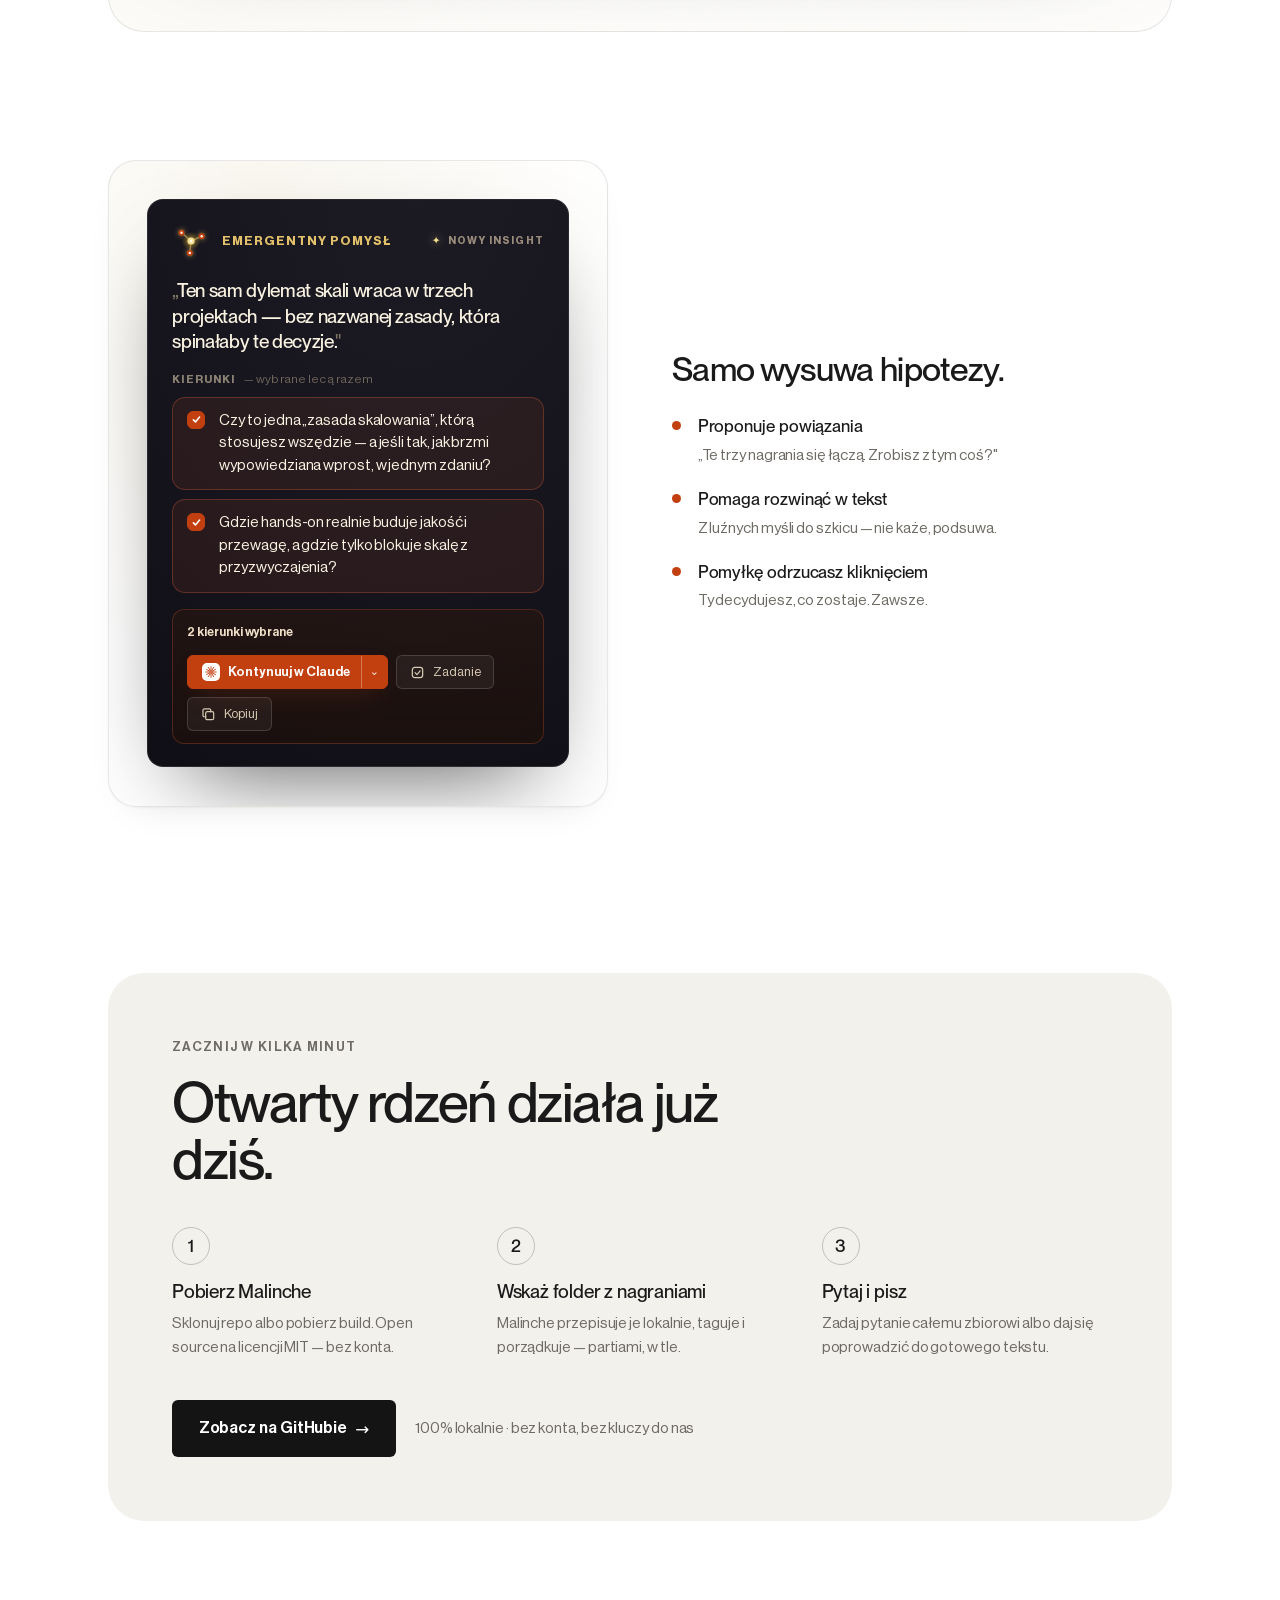
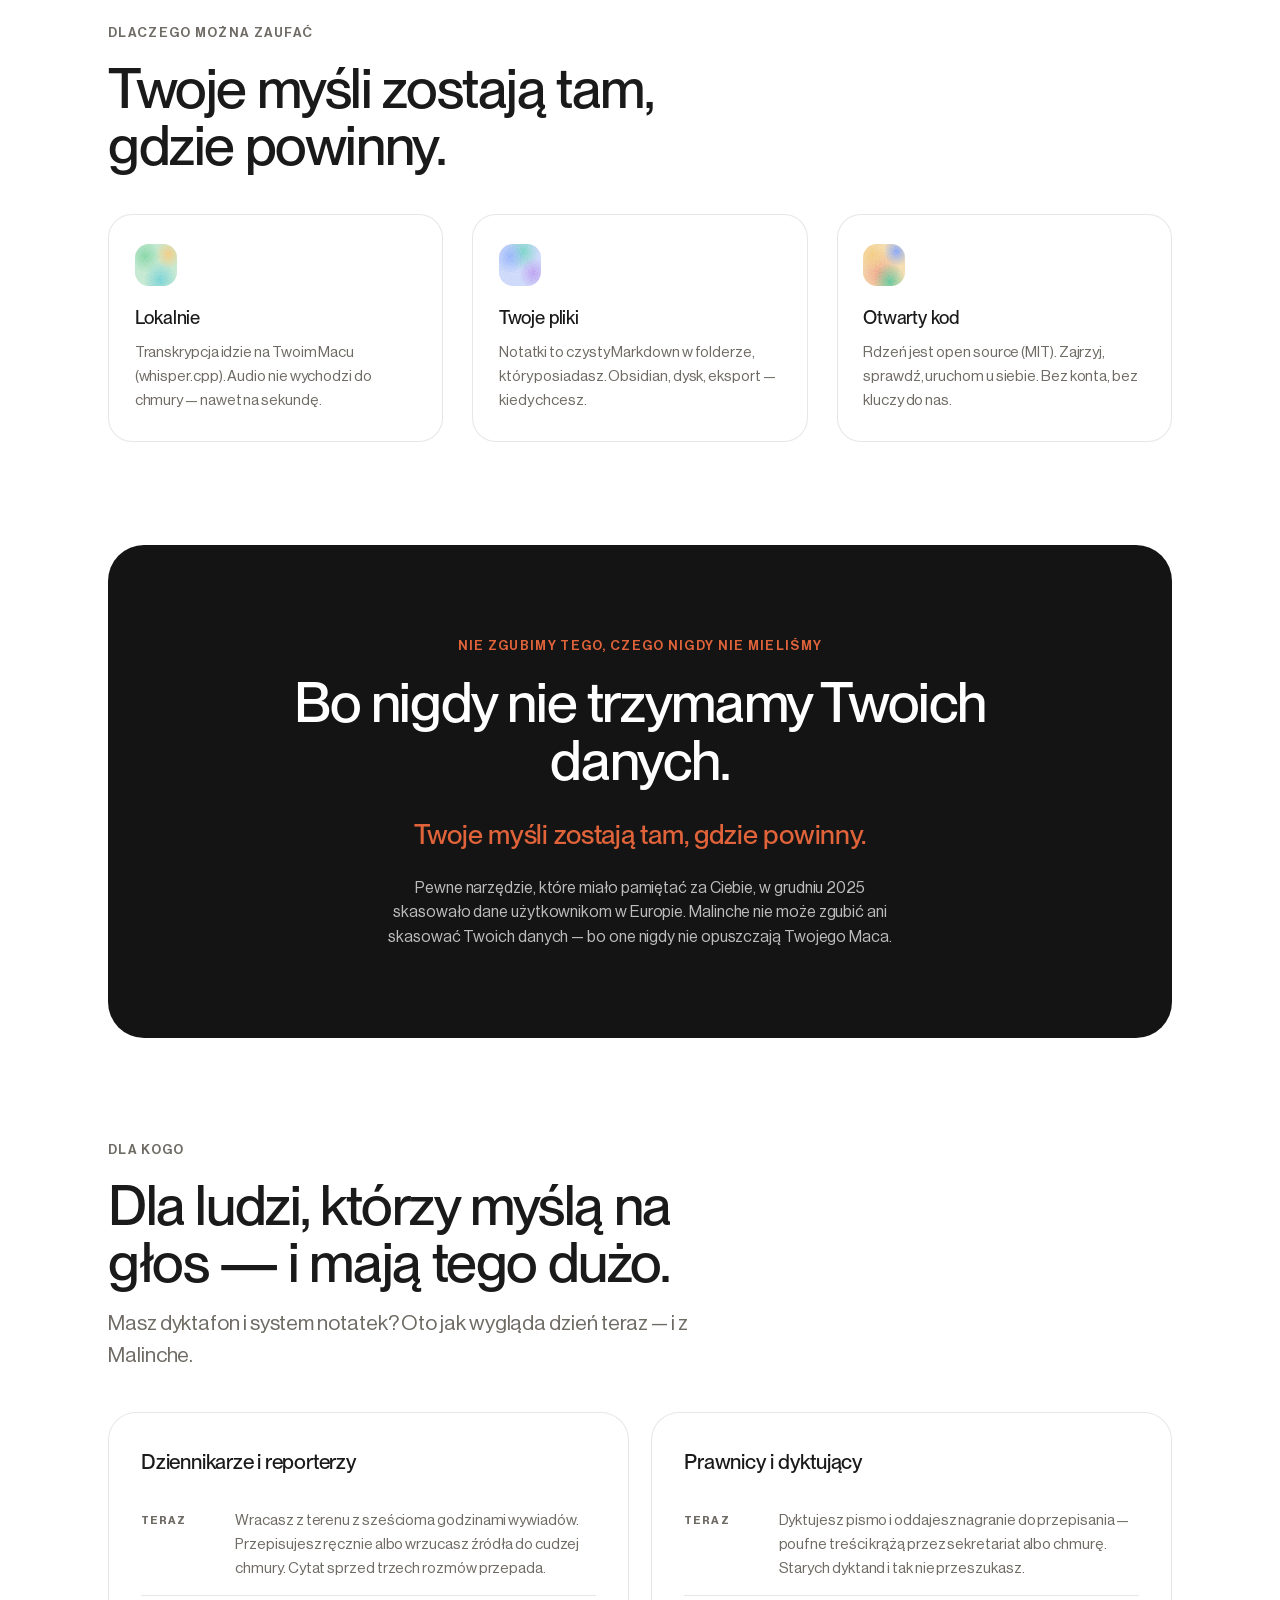
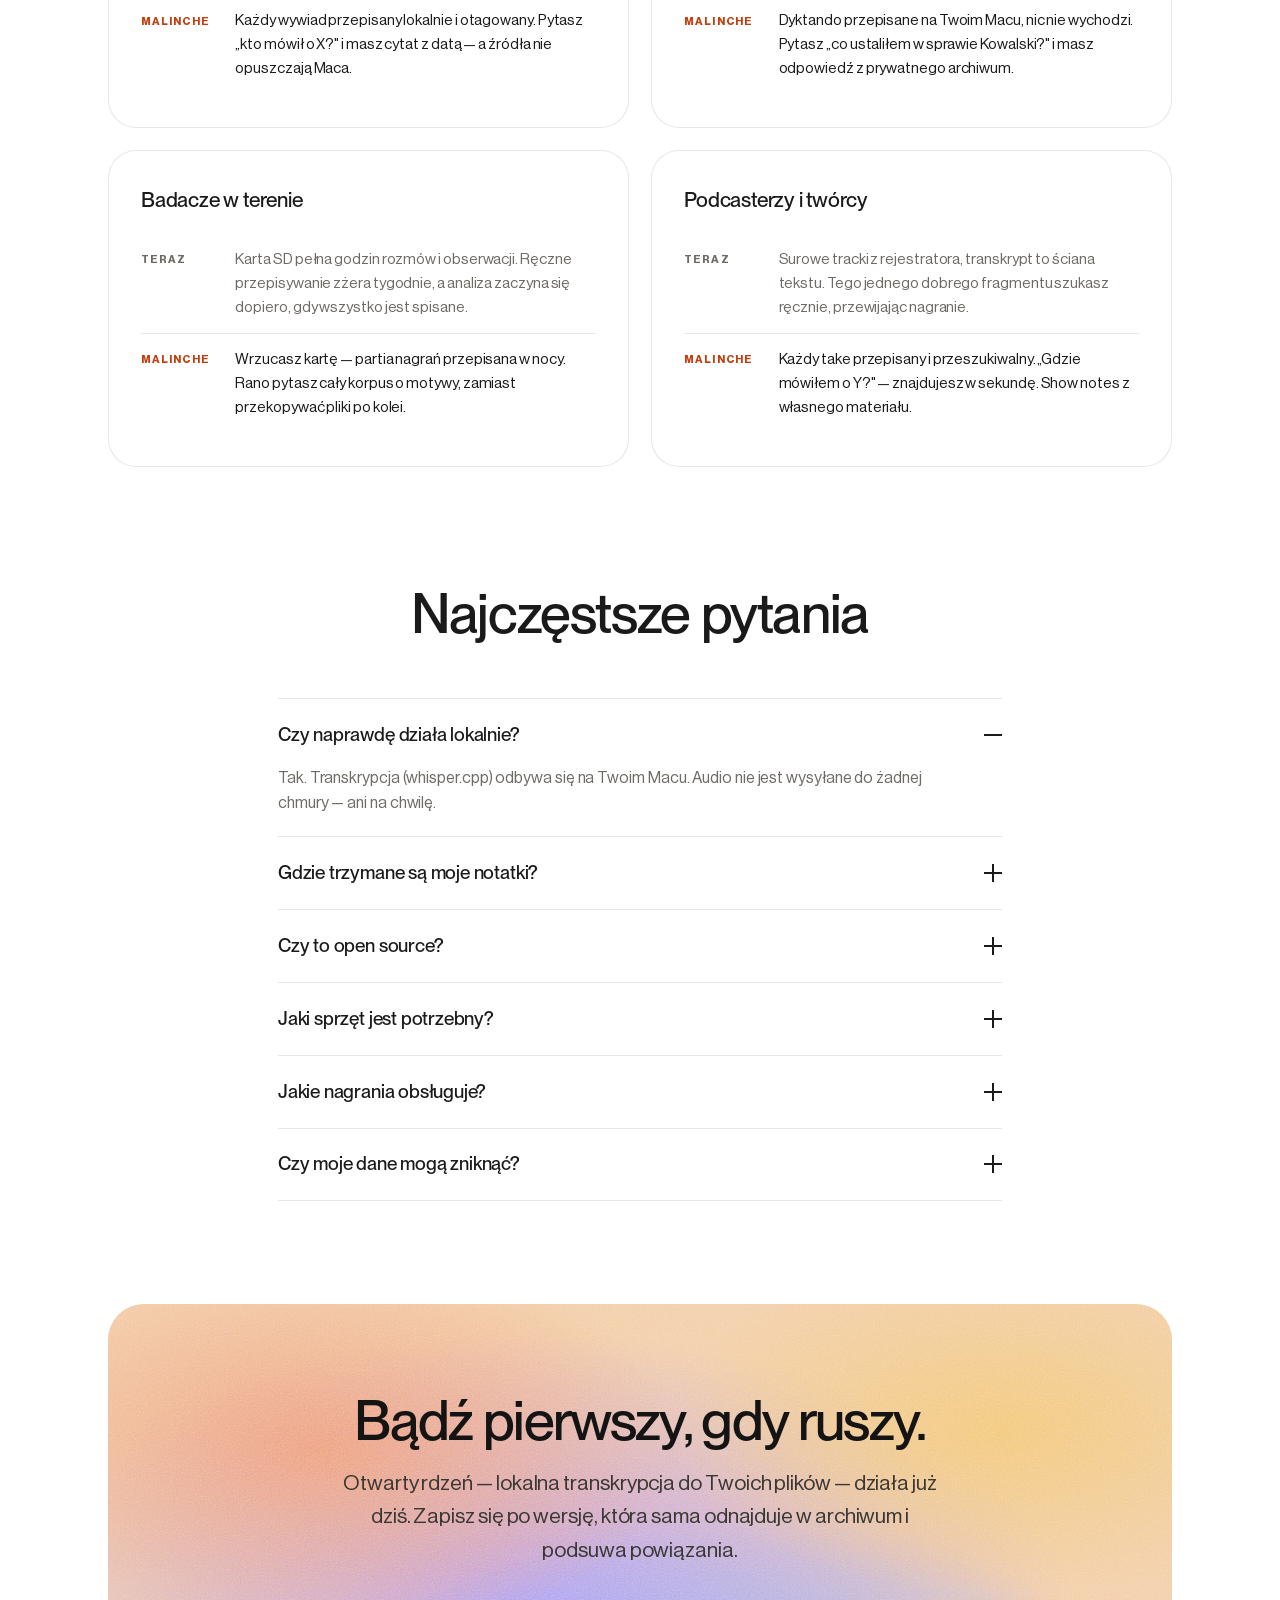
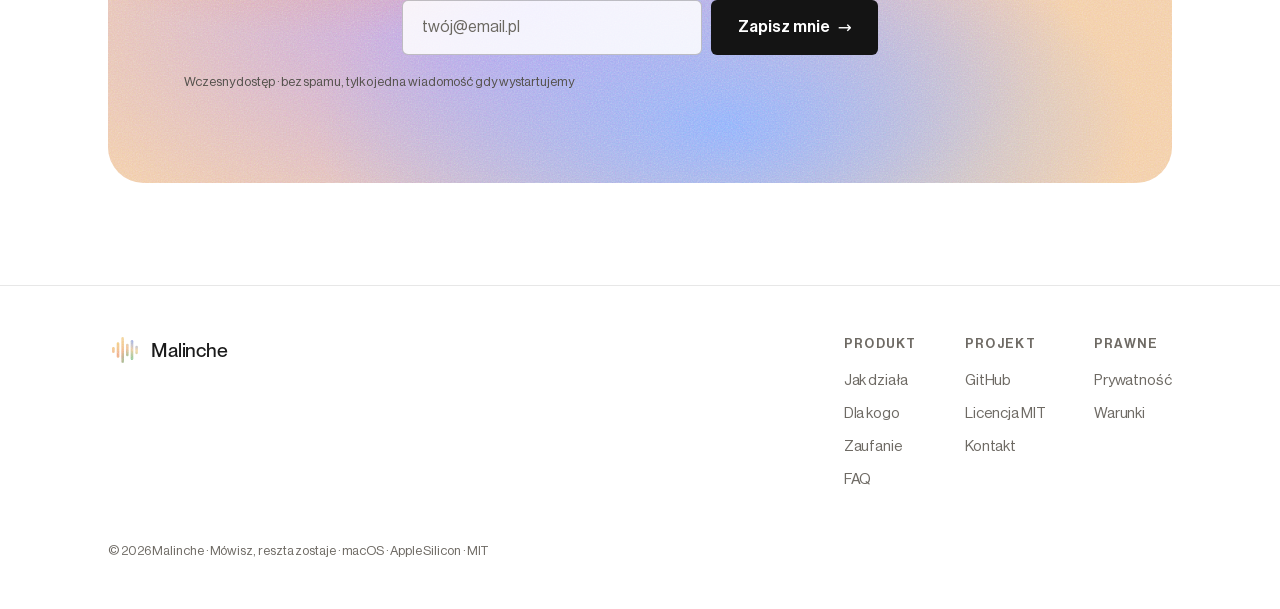
==== commit b5aa90fc: "feat(landing): wdrożenie redesignu „handhold" z Claude Design (#57) Zastępuje starą stronę (ciemna k" ====
--- a/site/index.html
+++ b/site/index.html
@@ -1,429 +1,578 @@
-<!doctype html>
+<!DOCTYPE html>
 <html lang="pl">
 <head>
-<meta charset="utf-8" />
-<meta name="viewport" content="width=device-width, initial-scale=1" />
+<meta charset="utf-8">
+<meta name="viewport" content="width=device-width, initial-scale=1">
 <title>Malinche — z nagrań jeden system</title>
-<meta name="description" content="Masz transkrypty wszystkiego, a nic z nich nie wynika. Malinche czyta nagrania razem — łączy, zestawia, podsuwa powiązania. Lokalnie, na Twoim Macu." />
-<link rel="preconnect" href="https://fonts.googleapis.com" />
-<link rel="preconnect" href="https://fonts.gstatic.com" crossorigin />
-<link href="https://fonts.googleapis.com/css2?family=Fraunces:opsz,wght@9..144,400;9..144,500;9..144,600;9..144,700&family=Inter:wght@400;500;600&display=swap" rel="stylesheet" />
+<meta name="description" content="Masz transkrypty wszystkiego, a nic z nich nie wynika. Malinche czyta nagrania razem — łączy, zestawia, podsuwa powiązania. Lokalnie, na Twoim Macu.">
+<link rel="icon" href="favicon.svg" type="image/svg+xml">
+<link rel="stylesheet" href="tokens.css">
+<link rel="stylesheet" href="landing-konstelacja.css">
 <style>
+  /* Parse-time token fallbacks — tokens.css (loaded via <link>) overrides with
+     identical values. Guarantees no var() is undefined when this block parses. */
   :root{
-    --terracotta:#C24010;
-    --terracotta-deep:#9A3009;
-    --jade:#057857;
-    --gold:#D6B033;
-    --cream:#F4E9CF;
-    --cream-hi:#FAF3E2;
-    --obsidian:#1A1A1F;
-    --ink:#241E18;
-    --ink-soft:#5A4E42;
-    --line:rgba(36,30,24,.14);
-    --maxw:1180px;
-    --measure:60ch;
+    --font-display:"Neue Montreal",system-ui,sans-serif;
+    --font-body:"Neue Haas Grotesk",system-ui,sans-serif;
+    --font-mono:ui-monospace,SFMono-Regular,Menlo,Monaco,Consolas,"Courier New",monospace;
+    --paper:#FFFFFF;--panel:#F3F1EB;--panel-2:#ECEAE3;--obsidian:#141414;
+    --ink:#1A1A1A;--ink-soft:#6E6A64;--terracotta:#C24010;--terracotta-lit:#E0633A;
+    --grad-gold:#E7B45C;--grad-jade:#46B17E;
+    --border-base:rgba(20,20,20,0.10);--border-strong:rgba(20,20,20,0.22);
+    --text-h1:clamp(2.6rem,7.5vw,6rem);--text-h2:clamp(2rem,calc(1.4rem + 2.6vw),3.5rem);
+    --text-lead:clamp(1.06rem,calc(1rem + 0.45vw),1.32rem);--text-base:1rem;
+    --text-sm:0.9375rem;--text-xs:0.8125rem;
+    --leading-normal:1.6;--tracking-tight:-0.022em;--tracking-eyebrow:0.1em;
+    --radius-lg:0.875rem;--radius-2xl:1.5rem;--radius-3xl:1.75rem;--radius-4xl:2.25rem;
+    --radius-pill:999px;--radius-button:0.375rem;
+    --shadow-card:0 1px 2px rgba(20,20,20,0.04),0 16px 40px -28px rgba(20,20,20,0.20);
+    --shadow-float:0 28px 70px -28px rgba(20,20,20,0.28);
+    --shadow-chip:inset 0 0 0 1px rgba(20,20,20,0.05);
   }
-  *{box-sizing:border-box;margin:0;padding:0}
-  html{-webkit-font-smoothing:antialiased;text-rendering:optimizeLegibility;scroll-behavior:smooth}
-  body{
-    font-family:"Inter",system-ui,sans-serif;
-    color:var(--ink);
-    background:var(--cream);
-    line-height:1.6;
-    font-size:clamp(1rem,.95rem + .35vw,1.18rem);
-    position:relative;
-    overflow-x:hidden;
+  *{box-sizing:border-box}
+  html{scroll-behavior:smooth}
+  html,body{margin:0}
+  body{font-family:var(--font-body);background:var(--paper);color:var(--ink);
+    -webkit-font-smoothing:antialiased;line-height:var(--leading-normal);letter-spacing:-0.005em}
+  .wrap{max-width:1160px;margin-inline:auto;padding-inline:clamp(1.25rem,5vw,3rem)}
+  a{color:inherit;text-decoration:none}
+  h1,h2,h3,h4{font-family:var(--font-display);font-weight:500;margin:0;letter-spacing:var(--tracking-tight)}
+
+  /* ---- grainy gradient engine ---- */
+  .grain{position:relative;overflow:hidden}
+  .grain::after{content:"";position:absolute;inset:-2px;background-image:var(--motif-grain);
+    background-size:200px 200px;mix-blend-mode:overlay;opacity:.5;pointer-events:none}
+  .mesh-a{background:
+    radial-gradient(58% 64% at 22% 26%, #F2C879 0%, transparent 60%),
+    radial-gradient(54% 60% at 80% 18%, #7FA0F7 0%, transparent 58%),
+    radial-gradient(60% 72% at 64% 90%, #5BC495 0%, transparent 62%),
+    radial-gradient(70% 80% at 38% 70%, #EE9F7E 0%, transparent 70%),
+    #F4D9A8}
+  .mesh-b{background:
+    radial-gradient(60% 70% at 26% 30%, #8FB0FB 0%, transparent 60%),
+    radial-gradient(58% 64% at 82% 70%, #B79BF0 0%, transparent 58%),
+    radial-gradient(64% 72% at 56% 18%, #6FD3C2 0%, transparent 62%),
+    #C9D6FA}
+  .mesh-c{background:
+    radial-gradient(60% 68% at 24% 28%, #7DD3A0 0%, transparent 60%),
+    radial-gradient(56% 62% at 80% 24%, #F2C879 0%, transparent 58%),
+    radial-gradient(64% 74% at 60% 86%, #6FCFD3 0%, transparent 62%),
+    #BFE7CD}
+  .mesh-d{background:
+    radial-gradient(58% 66% at 20% 30%, #EE9F7E 0%, transparent 60%),
+    radial-gradient(56% 62% at 84% 26%, #F2C879 0%, transparent 56%),
+    radial-gradient(62% 72% at 58% 88%, #8FB0FB 0%, transparent 62%),
+    radial-gradient(70% 80% at 40% 64%, #B79BF0 0%, transparent 72%),
+    #F3CDA6}
+
+  /* ---- nav ---- */
+  header{position:sticky;top:0;z-index:40;background:rgba(255,255,255,.72);
+    backdrop-filter:saturate(160%) blur(14px);-webkit-backdrop-filter:saturate(160%) blur(14px);
+    border-bottom:1px solid transparent;transition:border-color .3s}
+  header.stuck{border-bottom-color:var(--border-base)}
+  nav{display:flex;align-items:center;justify-content:space-between;height:72px;gap:1.5rem}
+  .brand{display:flex;align-items:center;gap:.55rem;font-family:var(--font-display);font-weight:500;font-size:1.22rem}
+  /* Lockup B — gradientowy sygnet (fala) w masce, bez kafla, na jasnym headerze */
+  .brand .mark{width:34px;height:32px;flex:0 0 auto;border-radius:0;
+    -webkit-mask:var(--logo-sygnet) center/contain no-repeat;mask:var(--logo-sygnet) center/contain no-repeat}
+  .nav-mid{display:flex;align-items:center;gap:2rem;font-size:var(--text-sm);color:var(--ink-soft)}
+  .nav-mid a:hover{color:var(--ink)}
+  .nav-end{display:flex;align-items:center;gap:1.1rem;font-size:var(--text-sm)}
+  .nav-end .ghost{color:var(--ink-soft)}
+  .nav-end .ghost:hover{color:var(--ink)}
+  @media(max-width:860px){.nav-mid{display:none}}
+
+  /* ---- buttons ---- */
+  .btn{display:inline-flex;align-items:center;gap:.5rem;font-family:var(--font-body);font-weight:500;
+    font-size:var(--text-sm);padding:.7rem 1.25rem;border-radius:var(--radius-button);cursor:pointer;
+    border:1px solid transparent;transition:transform .15s,background .2s,border-color .2s,color .2s;white-space:nowrap}
+  .btn-dark{background:var(--obsidian);color:#fff}
+  .btn-dark:hover{background:#000;transform:translateY(-1px)}
+  .btn-light{background:#fff;color:var(--ink);border-color:var(--border-strong)}
+  .btn-light:hover{border-color:var(--ink)}
+  .btn-lg{font-size:var(--text-base);padding:.92rem 1.6rem}
+  .arr{font-size:1.05em;line-height:0;transform:translateY(.5px)}
+
+  /* ---- hero (full-bleed knowledge graph) ---- */
+  .hero{position:relative;overflow:hidden;min-height:min(90vh,840px);display:flex;align-items:center;
+    background:radial-gradient(120% 120% at 78% 30%, #FAF7F0 0%, var(--paper) 52%, #FBFAF6 100%)}
+  .hero .gcanvas{position:absolute;inset:0;z-index:1}
+  .hero .gcanvas canvas{display:block}
+  .hero .bleed-scrim{position:absolute;inset:0;z-index:2;pointer-events:none;
+    background:linear-gradient(90deg, rgba(255,255,255,.96) 0%, rgba(255,255,255,.86) 28%,
+      rgba(255,255,255,.30) 50%, rgba(255,255,255,0) 64%)}
+  .hero-inner{position:relative;z-index:3;width:100%}
+  .hero-copy{max-width:600px;padding-block:clamp(3rem,9vh,6rem)}
+  .eyebrow{display:inline-flex;align-items:center;gap:.5rem;font-size:var(--text-xs);font-weight:500;
+    color:var(--ink-soft);background:var(--panel);border:1px solid var(--border-base);
+    padding:.4rem .8rem;border-radius:var(--radius-pill);margin-bottom:1.6rem}
+  .eyebrow .dot{width:7px;height:7px;border-radius:50%;background:var(--grad-jade)}
+  .hero h1{font-size:calc(0.82 * var(--text-h1));line-height:1.0;letter-spacing:-.032em;max-width:18ch}
+  .hero h1 .accent{color:var(--terracotta)}
+  .hero .lead{font-size:var(--text-lead);color:var(--ink-soft);max-width:44ch;margin:1.5rem 0 0;line-height:1.5}
+  .hero-cta{display:flex;gap:.7rem;flex-wrap:wrap;margin-top:2rem}
+  .trust{margin-top:1.7rem;font-size:var(--text-sm);color:var(--ink-soft)}
+
+  /* graph overlay cards (engine-mounted) */
+  .hg-card{position:absolute;z-index:6;width:248px;border-radius:13px;padding:11px 14px;
+    opacity:0;transform:translateY(6px);transition:opacity .22s,transform .22s;pointer-events:none;
+    background:#fff;border:1px solid var(--border-base);box-shadow:var(--shadow-card)}
+  .hg-card.show{opacity:1;transform:translateY(0)}
+  .hg-card .d{font-size:11.5px;font-weight:600;letter-spacing:.02em;margin-bottom:5px;color:var(--terracotta)}
+  .hg-card .d span{color:var(--ink-soft);font-weight:500}
+  .hg-card .t{font-family:var(--font-display);font-weight:500;font-size:15px;line-height:1.34;color:var(--ink)}
+  .hg-concl{position:absolute;z-index:7;width:290px;border-radius:14px;padding:13px 16px;
+    opacity:0;transform:translateY(8px);transition:opacity .5s,transform .5s;pointer-events:none;
+    background:#fff;border:1px solid rgba(201,148,58,.5);box-shadow:var(--shadow-float)}
+  .hg-concl.show{opacity:1;transform:translateY(0)}
+  .hg-concl .h{font-size:11.5px;font-weight:700;letter-spacing:.04em;margin-bottom:7px;display:flex;
+    align-items:center;gap:.45rem;color:#A8761E}
+  .hg-concl .h::before{content:"";width:7px;height:7px;border-radius:50%;background:var(--grad-gold);
+    box-shadow:0 0 0 3px rgba(231,180,92,.25)}
+  .hg-concl .t{font-family:var(--font-display);font-weight:500;font-size:15.5px;line-height:1.36;color:var(--ink)}
+
+  @media(max-width:980px){
+    .hero{min-height:auto;padding-block:clamp(2.5rem,6vw,4rem)}
+    .hero .bleed-scrim{background:linear-gradient(180deg, rgba(255,255,255,.62) 0%, rgba(255,255,255,.85) 55%, rgba(255,255,255,.96) 100%)}
+    .hero-copy{max-width:none;text-align:center;margin-inline:auto}
   }
-  /* film grain — warmth/craft, very current */
-  body::before{
-    content:"";position:fixed;inset:0;z-index:1;pointer-events:none;
-    opacity:.05;mix-blend-mode:multiply;
-    background-image:url("data:image/svg+xml,%3Csvg xmlns='http://www.w3.org/2000/svg' width='180' height='180'%3E%3Cfilter id='n'%3E%3CfeTurbulence type='fractalNoise' baseFrequency='.85' numOctaves='2' stitchTiles='stitch'/%3E%3C/filter%3E%3Crect width='100%25' height='100%25' filter='url(%23n)'/%3E%3C/svg%3E");
-  }
-  .wrap{max-width:var(--maxw);margin-inline:auto;padding-inline:clamp(1.25rem,4vw,3rem)}
-  a{color:inherit}
-  .accent{color:var(--terracotta)}
-
-  /* ---- type ---- */
-  h1,h2,h3{font-family:"Fraunces","Fraunces",Georgia,serif;font-weight:500;line-height:1.02;letter-spacing:-.018em}
-  h1{font-size:clamp(2.15rem,7.4vw,5.6rem);overflow-wrap:break-word;hyphens:manual}
-  h2{font-size:clamp(1.9rem,3.6vw,3.1rem);letter-spacing:-.02em}
-  h3{font-family:"Inter",sans-serif;font-weight:600;font-size:1.06rem;letter-spacing:0}
-  .eyebrow{font-size:.78rem;font-weight:600;letter-spacing:.16em;text-transform:uppercase;color:var(--terracotta)}
-  .lead{font-size:clamp(1.12rem,1rem + .7vw,1.42rem);color:var(--ink);max-width:48ch}
-  .muted{color:var(--ink-soft)}
-  p{max-width:var(--measure)}
-
-  /* ---- nav ---- */
-  /* nav: floats transparent over the dark hero, cream-glass once scrolled into the body */
-  header{position:fixed;top:0;left:0;right:0;z-index:30;background:transparent;border-bottom:1px solid transparent;transition:background .35s,border-color .35s,backdrop-filter .35s}
-  header.stuck{background:rgba(244,233,207,.82);backdrop-filter:saturate(140%) blur(12px);-webkit-backdrop-filter:saturate(140%) blur(12px);border-bottom-color:var(--line)}
-  nav{display:flex;align-items:center;justify-content:space-between;padding-block:clamp(1.1rem,2.5vw,1.7rem)}
-  .brand{display:flex;align-items:center;gap:.6rem;font-family:"Fraunces",serif;font-weight:600;font-size:1.28rem;letter-spacing:-.01em;color:var(--cream-hi);transition:color .35s}
-  header.stuck .brand{color:var(--ink)}
-  .chip{width:34px;height:34px;border-radius:10px;background:linear-gradient(180deg,var(--cream-hi),var(--cream));display:grid;place-items:center;box-shadow:0 1px 2px rgba(26,16,8,.18),inset 0 1px 0 rgba(255,255,255,.6);flex:0 0 auto}
-  .nav-links{display:flex;align-items:center;gap:1.4rem;font-size:.95rem}
-  .nav-links a{text-decoration:none;color:rgba(244,233,207,.82);font-weight:500;transition:color .2s}
-  .nav-links a:hover{color:#fff}
-  header.stuck .nav-links a{color:var(--ink-soft)}
-  header.stuck .nav-links a:hover{color:var(--ink)}
-
-  /* ---- buttons ---- */
-  .btn{display:inline-flex;align-items:center;gap:.5rem;font-weight:600;font-size:.98rem;
-    padding:.85rem 1.4rem;border-radius:999px;text-decoration:none;transition:transform .15s,box-shadow .2s,background .2s;border:1px solid transparent}
-  .btn-primary{background:var(--terracotta);color:#fff;box-shadow:0 6px 20px -8px rgba(194,64,16,.7)}
-  .btn-primary:hover{background:var(--terracotta-deep);transform:translateY(-1px)}
-  .btn-ghost{border-color:var(--line);color:var(--ink);background:transparent}
-  .btn-ghost:hover{border-color:var(--ink);background:rgba(36,30,24,.03)}
-
-  /* ---- hero: dark band with live force-graph ---- */
-  .hero-dark{position:relative;z-index:2;overflow:hidden;
-    background:radial-gradient(120% 120% at 62% 38%, #20202B 0%, #18161F 46%, #110F16 100%);
-    min-height:min(86vh,780px)}
-  #hero-graph{position:absolute;inset:0;z-index:1}
-  #hero-graph canvas{display:block}
-  .hero-scrim{position:absolute;inset:0;z-index:2;pointer-events:none;
-    background:linear-gradient(90deg, rgba(15,13,20,.95) 0%, rgba(15,13,20,.72) 26%, rgba(15,13,20,.12) 50%, rgba(15,13,20,0) 62%)}
-  .hero-greca{position:absolute;left:0;right:0;bottom:0;height:16px;z-index:2;opacity:.14;pointer-events:none;
-    background-repeat:repeat-x;background-position:center;background-size:auto 16px;
-    background-image:url("data:image/svg+xml,%3Csvg xmlns='http://www.w3.org/2000/svg' width='56' height='16' viewBox='0 0 56 16'%3E%3Cpath d='M4 16 V12 H12 V8 H20 V5 H36 V8 H44 V12 H52 V16 Z' fill='%23C24010'/%3E%3C/svg%3E")}
-  .hero-inner{position:relative;z-index:3;display:flex;align-items:center;min-height:min(86vh,780px)}
-  .hero-copy{max-width:560px;padding-block:clamp(3rem,9vh,6rem)}
-  .hero-dark .eyebrow{color:#D9542A;display:inline-block;margin-bottom:1.3rem}
-  .hero-dark h1{color:var(--cream-hi);max-width:15ch}
-  .hero-dark h1 .accent{color:#D9542A}
-  .hero-dark .lead{color:#C9BBA6;margin-top:1.4rem}
-  .cta-row{display:flex;gap:.8rem;flex-wrap:wrap;margin-top:2rem}
-  .btn-ghost-dark{border-color:rgba(244,233,207,.28);color:var(--cream)}
-  .btn-ghost-dark:hover{border-color:rgba(244,233,207,.7);background:rgba(244,233,207,.06)}
-  .local{display:inline-flex;align-items:center;gap:.5rem;margin-top:1.5rem;font-size:.84rem;font-weight:600;color:var(--jade);letter-spacing:.02em}
-  .local::before{content:"";width:8px;height:8px;border-radius:50%;background:var(--jade);box-shadow:0 0 0 4px rgba(5,120,87,.18)}
-
-  /* hero overlay cards (desktop only) */
-  .hero-card{position:absolute;z-index:4;width:248px;background:rgba(28,24,32,.93);
-    border:1px solid rgba(217,84,42,.34);border-radius:13px;padding:11px 14px;
-    box-shadow:0 18px 50px -20px rgba(0,0,0,.75);backdrop-filter:blur(7px);
-    opacity:0;transform:translateY(6px);transition:opacity .22s,transform .22s;pointer-events:none}
-  .hero-card.show{opacity:1;transform:translateY(0)}
-  .hero-card .d{font-size:11.5px;font-weight:600;letter-spacing:.02em;color:#D9542A;margin-bottom:5px}
-  .hero-card .d span{color:#9A8C7B;font-weight:500}
-  .hero-card .t{font-family:"Fraunces",Georgia,serif;font-size:15.5px;line-height:1.34;color:var(--cream-hi)}
-  .hero-concl{position:absolute;z-index:5;width:290px;background:rgba(16,14,20,.96);
-    border:1px solid rgba(214,176,51,.42);border-radius:14px;padding:13px 16px;
-    box-shadow:0 22px 60px -22px rgba(0,0,0,.85);
-    opacity:0;transform:translateY(8px);transition:opacity .5s,transform .5s;pointer-events:none}
-  .hero-concl.show{opacity:1;transform:translateY(0)}
-  .hero-concl .h{font-size:11.5px;font-weight:700;letter-spacing:.04em;color:var(--gold);margin-bottom:7px;display:flex;align-items:center;gap:.45rem}
-  .hero-concl .h::before{content:"";width:7px;height:7px;border-radius:50%;background:var(--gold);box-shadow:0 0 0 3px rgba(214,176,51,.2)}
-  .hero-concl .t{font-family:"Fraunces",Georgia,serif;font-size:16px;line-height:1.36;color:var(--cream)}
-  @media(max-width:980px){
-    .hero-card,.hero-concl{display:none!important}
-    .hero-scrim{background:linear-gradient(180deg, rgba(15,13,20,.55) 0%, rgba(15,13,20,.8) 58%, rgba(15,13,20,.92) 100%)}
-    .hero-copy{max-width:none;text-align:center;margin-inline:auto;padding-block:clamp(4rem,12vh,7rem)}
-    .hero-dark h1,.hero-dark .lead{margin-inline:auto}
-    .cta-row{justify-content:center}
-  }
-
-  /* ---- greca step-frieze divider ---- */
-  .frieze{height:20px;background-repeat:repeat-x;background-position:center;background-size:auto 20px;opacity:.32;margin-block:clamp(2.5rem,6vw,5rem);
-    background-image:url("data:image/svg+xml,%3Csvg xmlns='http://www.w3.org/2000/svg' width='56' height='20' viewBox='0 0 56 20'%3E%3Cpath d='M4 20 V15 H12 V10 H20 V5 H36 V10 H44 V15 H52 V20 Z' fill='%23C24010'/%3E%3C/svg%3E")}
-
-  /* ---- sections ---- */
-  section{position:relative;z-index:2}
-  .block{padding-block:clamp(2.5rem,5vw,4rem)}
-  .kicker{margin-bottom:1rem}
-
-  /* problem */
-  .problem p{font-size:clamp(1.1rem,1rem + .6vw,1.5rem);font-family:"Fraunces",serif;font-weight:400;line-height:1.34;color:var(--ink);max-width:24ch}
-  .problem .beat{color:var(--terracotta)}
-
-  /* the dark "turn" — magic vs engineering */
-  .turn{background:var(--obsidian);color:var(--cream);border-radius:28px;overflow:hidden;position:relative;margin-block:clamp(1rem,2vw,2rem)}
-  .turn .inner{padding:clamp(2.4rem,6vw,5rem) clamp(1.5rem,5vw,4.5rem);text-align:center}
-  .turn .eyebrow{color:var(--gold)}
-  .turn h2{color:var(--cream);max-width:20ch;margin:1rem auto 0;font-weight:500}
-  .turn p{color:rgba(244,233,207,.82);max-width:46ch;margin:1.4rem auto 0}
-  .turn .punch{font-family:"Fraunces",serif;font-size:clamp(1.4rem,1rem + 1.6vw,2.1rem);color:#fff;margin-top:1.8rem;font-weight:500;letter-spacing:-.01em}
-  .turn::after{content:"";position:absolute;inset:0;pointer-events:none;opacity:.07;
-    background-image:url("data:image/svg+xml,%3Csvg xmlns='http://www.w3.org/2000/svg' width='44' height='44' viewBox='0 0 44 44'%3E%3Cpath d='M6 38 V14 H18 V6 H38' fill='none' stroke='%23D6B033' stroke-width='2'/%3E%3C/svg%3E");background-size:88px 88px}
-
-  /* ladder — experience steps, not feature parade */
-  .ladder{display:grid;grid-template-columns:repeat(3,1fr);gap:clamp(1rem,2.5vw,2rem);margin-top:2.5rem}
-  .step{padding-top:1.4rem;border-top:2px solid var(--terracotta)}
-  .step .n{font-family:"Fraunces",serif;font-size:1.1rem;color:var(--terracotta);font-weight:600}
-  .step h3{margin:.6rem 0 .5rem}
-  .step p{color:var(--ink-soft);font-size:1rem}
-  /* step 02 is the hero — the value the landing is testing */
-  .step.core{background:var(--cream-hi);border:1px solid var(--line);border-top:2px solid var(--terracotta);border-radius:18px;padding:1.4rem 1.4rem 1.6rem;margin-top:-.6rem;box-shadow:0 16px 40px -28px rgba(120,52,20,.5)}
-  .step.core .tag{display:inline-block;font-size:.66rem;font-weight:700;letter-spacing:.12em;text-transform:uppercase;color:var(--terracotta);margin-bottom:.4rem}
-  .step.core p{color:var(--ink)}
-  @media(max-width:720px){.ladder{grid-template-columns:1fr;gap:1.6rem}.step.core{margin-top:0}}
-
-  /* proof — one trust block: local + your files + open source */
-  .proof-sec{text-align:center}
-  .proof-sec h2{max-width:18ch;margin-inline:auto}
-  .deadpan{font-family:"Fraunces",serif;font-style:italic;font-size:clamp(1.2rem,1rem + 1vw,1.7rem);color:var(--terracotta);margin:1.6rem auto 0}
-  .src{margin:1rem auto 0;font-size:.9rem;color:var(--ink-soft);max-width:52ch}
-  .proofs{display:grid;grid-template-columns:repeat(3,1fr);gap:clamp(1rem,2vw,1.4rem);margin-top:2.6rem;text-align:left}
-  .pf{background:var(--cream-hi);border:1px solid var(--line);border-radius:18px;padding:1.3rem 1.4rem}
-  .pf .t{display:flex;align-items:center;gap:.5rem;font-weight:600;font-size:1rem;margin-bottom:.5rem}
-  .pf .t::before{content:"";width:8px;height:8px;border-radius:50%;background:var(--jade);flex:0 0 auto}
-  .pf p{font-size:.92rem;color:var(--ink-soft);max-width:none;margin:0}
-  @media(max-width:720px){.proofs{grid-template-columns:1fr}}
-
-  /* who — concrete cases, now vs Malinche */
-  .who{text-align:center}
-  .who h2{max-width:20ch;margin-inline:auto}
-  .who .sub{margin:1rem auto 0;color:var(--ink-soft);max-width:46ch}
-  .cases{display:grid;grid-template-columns:repeat(2,1fr);gap:clamp(1rem,2vw,1.4rem);margin-top:2.6rem;text-align:left}
-  .case{background:var(--cream-hi);border:1px solid var(--line);border-radius:20px;padding:clamp(1.4rem,2.5vw,2rem)}
-  .case .persona{font-family:"Fraunces",serif;font-weight:600;font-size:1.28rem;letter-spacing:-.01em;margin-bottom:1.1rem}
-  .case .row{display:flex;gap:.9rem;padding-block:.8rem}
-  .case .row + .row{border-top:1px solid var(--line)}
-  .case .lab{flex:0 0 auto;width:4.6rem;font-size:.68rem;font-weight:700;letter-spacing:.1em;text-transform:uppercase;padding-top:.2rem}
-  .case .now .lab{color:var(--ink-soft)}
-  .case .with .lab{color:var(--terracotta)}
-  .case .row p{margin:0;font-size:.96rem;max-width:none}
-  .case .now p{color:var(--ink-soft)}
-  .case .with p{color:var(--ink)}
-  @media(max-width:720px){.cases{grid-template-columns:1fr}}
-
-  /* own your gear — no new device */
-  .own{text-align:center}
-  .own h2{max-width:18ch;margin-inline:auto}
-  .own p{max-width:48ch;margin:1.3rem auto 0;color:var(--ink-soft)}
-  .own .beat{font-family:"Fraunces",serif;font-size:clamp(1.3rem,1rem + 1.2vw,1.9rem);color:var(--terracotta);font-weight:500;letter-spacing:-.01em;max-width:none;margin:1.8rem auto;line-height:1.1}
-  .own .ink{color:var(--ink)}
-
-  /* waitlist / cta */
-  .signup{text-align:center;background:var(--cream-hi);border:1px solid var(--line);border-radius:28px;padding:clamp(2.4rem,5vw,4rem) clamp(1.5rem,4vw,3rem);margin-block:clamp(2.5rem,5vw,4rem)}
-  .signup h2{max-width:16ch;margin:0 auto 1rem}
-  .form{display:flex;gap:.6rem;justify-content:center;flex-wrap:wrap;margin-top:1.6rem}
-  .form input{font:inherit;font-size:1rem;padding:.85rem 1.1rem;border-radius:999px;border:1px solid var(--line);background:#fff;min-width:min(320px,82vw);color:var(--ink)}
-  .form input::placeholder{color:#9b8e7f}
-  .badge{display:inline-flex;align-items:center;gap:.45rem;font-size:.78rem;font-weight:600;letter-spacing:.06em;text-transform:uppercase;color:var(--gold);margin-top:1.2rem}
-  .badge::before{content:"";width:7px;height:7px;border-radius:50%;background:var(--gold)}
-
-  /* footer */
-  footer{position:relative;z-index:2;border-top:1px solid var(--line);margin-top:clamp(2.5rem,5vw,4rem)}
-  .foot{display:flex;justify-content:space-between;align-items:center;flex-wrap:wrap;gap:1rem;padding-block:2rem;font-size:.88rem;color:var(--ink-soft)}
-  .foot .brand{font-size:1.05rem;color:var(--ink)}
-  .dot{color:var(--jade)}
-
-  @media(max-width:600px){
-    .hero-dark h1{max-width:18ch}
-    .hero-dark h1 .accent{display:block}
-    .lead{font-size:1.08rem}
-    .nav-links a[href="#jak"],.nav-links a[href="#zaufanie"]{display:none}
-  }
+
+  /* ---- works-with strip ---- */
+  .marquee{border-block:1px solid var(--border-base);padding-block:1.6rem;margin-top:clamp(2rem,4vw,3.5rem)}
+  .marquee .lbl{text-align:center;font-size:var(--text-xs);letter-spacing:var(--tracking-eyebrow);
+    text-transform:uppercase;color:var(--ink-soft);margin-bottom:1.1rem}
+  .logos{display:flex;align-items:center;justify-content:center;gap:clamp(1.2rem,3.5vw,2.8rem);
+    flex-wrap:wrap;opacity:.7}
+  .logos span{font-family:var(--font-display);font-weight:500;font-size:1.05rem;color:var(--ink)}
+  .logos .sep{color:var(--border-strong);font-size:.8rem}
+  .logos .lg{color:var(--ink-soft);display:flex;flex-direction:column;align-items:center;gap:.5rem;transition:color .2s}
+  .logos .lg svg{width:28px;height:28px;display:block}
+  .logos .lg .lglab{font-size:11.5px;font-weight:500;letter-spacing:.01em}
+  .logos .lg:hover{color:var(--ink)}
+
+  /* ---- section scaffolding ---- */
+  .block{padding-block:clamp(4rem,8vw,7rem)}
+  .sec-head{max-width:60ch}
+  .sec-head .kicker{font-size:var(--text-xs);font-weight:500;letter-spacing:var(--tracking-eyebrow);
+    text-transform:uppercase;color:var(--ink-soft);display:block;margin-bottom:1rem}
+  .sec-head h2{font-size:var(--text-h2);line-height:1.02;letter-spacing:-.025em;max-width:18ch}
+  .sec-head p{font-size:var(--text-lead);color:var(--ink-soft);margin:1.1rem 0 0;max-width:50ch;line-height:1.5}
+
+  /* ---- use cases ---- */
+  .usecase{display:grid;grid-template-columns:1fr 1fr;gap:clamp(2rem,5vw,4.5rem);align-items:center;
+    padding-block:clamp(2.5rem,5vw,4rem)}
+  .usecase + .usecase{border-top:1px solid var(--border-base)}
+  .usecase.flip .uc-art{order:-1}
+  .uc-art{aspect-ratio:4/3;border-radius:var(--radius-3xl);box-shadow:var(--shadow-card)}
+  .uc-tag{display:inline-block;font-size:var(--text-xs);font-weight:500;color:var(--ink-soft);
+    background:var(--panel);border:1px solid var(--border-base);padding:.35rem .8rem;border-radius:var(--radius-pill);margin-bottom:1.1rem}
+  .uc-copy h3{font-size:clamp(1.5rem,1rem + 1.6vw,2.1rem);line-height:1.05;letter-spacing:-.02em;max-width:16ch}
+  .uc-list{margin:1.6rem 0 0;padding:0;list-style:none;display:grid;gap:1.1rem}
+  .uc-list li{padding-left:1.6rem;position:relative}
+  .uc-list li::before{content:"";position:absolute;left:0;top:.5em;width:9px;height:9px;border-radius:50%;
+    background:var(--terracotta)}
+  .uc-list b{font-family:var(--font-display);font-weight:500;font-size:1.06rem;display:block;margin-bottom:.15rem}
+  .uc-list span{color:var(--ink-soft);font-size:var(--text-sm)}
+  @media(max-width:860px){.usecase{grid-template-columns:1fr;gap:1.8rem}.usecase.flip .uc-art{order:0}}
+
+  /* ---- steps ---- */
+  .steps-sec{background:var(--panel);border-radius:var(--radius-4xl);padding:clamp(2.5rem,5vw,4.5rem)}
+  .steps{display:grid;grid-template-columns:repeat(3,1fr);gap:clamp(1.5rem,3vw,2.5rem);margin-top:2.5rem}
+  .step .num{font-family:var(--font-display);font-weight:500;font-size:1.1rem;color:var(--ink);
+    width:38px;height:38px;border-radius:50%;border:1px solid var(--border-strong);display:grid;place-items:center;margin-bottom:1rem}
+  .step h4{font-size:1.18rem;line-height:1.2;letter-spacing:-.01em}
+  .step p{color:var(--ink-soft);font-size:var(--text-sm);margin:.5rem 0 0}
+  .steps-foot{display:flex;align-items:center;gap:1.2rem;flex-wrap:wrap;margin-top:2.5rem}
+  .steps-foot .note{font-size:var(--text-sm);color:var(--ink-soft)}
+  @media(max-width:720px){.steps{grid-template-columns:1fr;gap:1.8rem}}
+
+  /* ---- feature trio (trust pillars) ---- */
+  .trio{display:grid;grid-template-columns:repeat(3,1fr);gap:clamp(1rem,2.5vw,1.8rem);margin-top:2.5rem}
+  .feat{border:1px solid var(--border-base);border-radius:var(--radius-2xl);padding:1.8rem 1.6rem;background:#fff}
+  .feat .ic{width:42px;height:42px;border-radius:var(--radius-lg);margin-bottom:1.1rem}
+  .feat h4{font-size:1.15rem;letter-spacing:-.01em}
+  .feat p{color:var(--ink-soft);font-size:var(--text-sm);margin:.5rem 0 0}
+  @media(max-width:720px){.trio{grid-template-columns:1fr}}
+
+  /* ---- editorial manifest panel ---- */
+  .editorial{background:var(--obsidian);color:#fff;border-radius:var(--radius-4xl);
+    padding:clamp(3rem,7vw,5.5rem) clamp(1.5rem,5vw,4rem);text-align:center}
+  .editorial .kicker{font-size:var(--text-xs);font-weight:500;letter-spacing:var(--tracking-eyebrow);
+    text-transform:uppercase;color:var(--terracotta-lit)}
+  .editorial h2{color:#fff;font-size:var(--text-h2);letter-spacing:-.025em;max-width:20ch;margin:1rem auto 0;line-height:1.04}
+  .editorial .deadpan{font-family:var(--font-display);font-weight:500;font-size:clamp(1.2rem,1rem + 1vw,1.7rem);
+    color:var(--terracotta-lit);margin:1.5rem auto 0;letter-spacing:-.01em}
+  .editorial p{color:rgba(255,255,255,.72);max-width:52ch;margin:1.2rem auto 0;font-size:var(--text-base);line-height:1.55}
+
+  /* ---- personas ---- */
+  .personas{display:grid;grid-template-columns:repeat(2,1fr);gap:clamp(1rem,2vw,1.4rem);margin-top:2.5rem}
+  .pcard{background:#fff;border:1px solid var(--border-base);border-radius:var(--radius-3xl);padding:clamp(1.5rem,2.5vw,2.1rem)}
+  .pcard .persona{font-family:var(--font-display);font-weight:500;font-size:1.3rem;letter-spacing:-.01em;margin-bottom:1.1rem}
+  .pcard .row{display:flex;gap:.9rem;padding-block:.85rem}
+  .pcard .row + .row{border-top:1px solid var(--border-base)}
+  .pcard .lab{flex:0 0 auto;width:5rem;font-size:.68rem;font-weight:700;letter-spacing:.1em;text-transform:uppercase;padding-top:.2rem}
+  .pcard .now .lab{color:var(--ink-soft)}
+  .pcard .with .lab{color:var(--terracotta)}
+  .pcard .row p{margin:0;font-size:var(--text-sm)}
+  .pcard .now p{color:var(--ink-soft)}
+  .pcard .with p{color:var(--ink)}
+  @media(max-width:760px){.personas{grid-template-columns:1fr}}
+
+  /* ---- FAQ ---- */
+  .faq{max-width:820px;margin-inline:auto}
+  .faq h2{font-size:var(--text-h2);letter-spacing:-.025em;text-align:center;margin-bottom:2.5rem}
+  details{border-top:1px solid var(--border-base);padding-block:1.3rem}
+  details:last-of-type{border-bottom:1px solid var(--border-base)}
+  summary{display:flex;align-items:center;justify-content:space-between;gap:1.5rem;cursor:pointer;
+    list-style:none;font-family:var(--font-display);font-weight:500;font-size:1.18rem;letter-spacing:-.01em}
+  summary::-webkit-details-marker{display:none}
+  summary .pm{position:relative;width:18px;height:18px;flex:0 0 auto}
+  summary .pm::before,summary .pm::after{content:"";position:absolute;background:var(--ink);transition:transform .25s}
+  summary .pm::before{top:8px;left:0;width:18px;height:2px}
+  summary .pm::after{left:8px;top:0;width:2px;height:18px}
+  details[open] summary .pm::after{transform:scaleY(0)}
+  details p{color:var(--ink-soft);font-size:var(--text-base);line-height:1.55;margin:1rem 0 0;max-width:68ch}
+
+  /* ---- big CTA + waitlist ---- */
+  .cta-block{padding-bottom:clamp(4rem,8vw,7rem)}
+  .cta{position:relative;border-radius:var(--radius-4xl);padding:clamp(3rem,7vw,6rem) clamp(1.5rem,5vw,4rem);
+    text-align:center;overflow:hidden}
+  .cta h2{position:relative;z-index:2;font-size:var(--text-h2);letter-spacing:-.03em;color:var(--obsidian);max-width:18ch;margin-inline:auto;line-height:1}
+  .cta p{position:relative;z-index:2;color:#3a3733;margin:1.1rem auto 0;max-width:46ch;font-size:var(--text-lead)}
+  .wl-form{position:relative;z-index:2;display:flex;gap:.6rem;justify-content:center;flex-wrap:wrap;margin-top:2rem}
+  .wl-form input{font:inherit;font-size:var(--text-base);padding:.85rem 1.2rem;border-radius:var(--radius-button);
+    border:1px solid rgba(20,20,20,.25);background:rgba(255,255,255,.85);min-width:min(300px,80vw);color:var(--ink)}
+  .wl-form input:focus{outline:none;border-color:var(--obsidian);background:#fff}
+  .wl-form input::placeholder{color:#6a6760}
+  .cta .thanks{position:relative;z-index:2;font-size:var(--text-sm);color:var(--obsidian);font-weight:600;margin:.9rem 0 0}
+  .cta .note{position:relative;z-index:2;font-size:var(--text-xs);color:#54514c;margin:1.1rem 0 0}
+
+  /* ---- product UI surfaces embedded in the handhold layout ---- */
+  .uc-art.is-ui{aspect-ratio:auto;display:flex;align-items:center;justify-content:center;
+    padding:clamp(1.4rem,3vw,2.4rem);overflow:hidden;
+    background:radial-gradient(120% 120% at 30% 8%, #FAF7F0 0%, var(--paper) 62%);border:1px solid var(--border-base)}
+
+  .prod-show{margin-top:clamp(2.5rem,5vw,4.5rem)}
+  .prod-copy{max-width:62ch;margin-bottom:clamp(1.6rem,3vw,2.6rem)}
+  .prod-copy h3{font-size:clamp(1.5rem,1rem + 1.6vw,2.1rem);line-height:1.05;letter-spacing:-.02em;max-width:22ch}
+  .prod-copy .prod-sub{color:var(--ink-soft);font-size:var(--text-lead);margin:1rem 0 0;max-width:56ch;line-height:1.5}
+  .prod-panel{position:relative;border-radius:var(--radius-4xl);overflow:hidden;
+    padding:clamp(1.5rem,4vw,3.5rem) clamp(1rem,3vw,2.5rem);
+    background:radial-gradient(120% 130% at 72% 0%, #FAF7F0 0%, var(--paper) 55%, #FBFAF6 100%);
+    border:1px solid var(--border-base)}
+  .prod-win{max-width:1000px;margin-inline:auto}
+  .prod-note{display:inline-flex;align-items:center;gap:.5rem;margin:clamp(1.4rem,3vw,2rem) auto 0;
+    font-size:var(--text-sm);color:var(--ink-soft);justify-content:center;width:100%}
+  .prod-note::before{content:"";width:7px;height:7px;border-radius:50%;background:var(--terracotta);flex:0 0 auto}
+
+  /* section 01 flow illustration */
+  .flow{display:flex;flex-direction:column;align-items:center;gap:0;width:100%;max-width:360px;margin-inline:auto}
+  .flow-row{display:flex;gap:.6rem;justify-content:center;width:100%}
+  .flow .src{flex:1;display:flex;flex-direction:column;align-items:center;gap:.5rem;
+    background:#fff;border:1px solid var(--border-base);border-radius:14px;padding:.9rem .5rem;box-shadow:var(--shadow-chip)}
+  .flow .src svg{width:22px;height:22px;color:var(--ink-soft)}
+  .flow .src span{font-size:11.5px;color:var(--ink-soft);font-weight:500}
+  .flow-link{width:2px;height:22px;border-radius:2px;margin-block:3px;position:relative;
+    background:linear-gradient(var(--terracotta),rgba(194,64,16,.28))}
+  .flow-link::after{content:"";position:absolute;left:50%;bottom:-1px;transform:translateX(-50%);
+    border-left:4px solid transparent;border-right:4px solid transparent;border-top:5px solid var(--terracotta)}
+  .flow-node{display:flex;align-items:center;gap:.7rem;background:#fff;border:1px solid var(--border-base);
+    border-radius:14px;padding:.72rem .9rem;width:100%;box-shadow:var(--shadow-card)}
+  .flow-node .fn-ic{display:grid;place-items:center;width:30px;height:30px;border-radius:9px;
+    background:var(--panel);color:var(--terracotta);flex:0 0 auto}
+  .flow-node .fn-ic svg{width:16px;height:13px}
+  .flow-node b{font-size:13px;font-weight:600;color:var(--ink);display:block}
+  .flow-node .fn-tx span{font-size:11.5px;color:var(--ink-soft)}
+  .flow-trs{display:flex;flex-direction:column;gap:.4rem;width:100%}
+  .flow .ftr{display:flex;align-items:center;gap:.55rem;background:#fff;border:1px solid var(--border-base);
+    border-radius:11px;padding:.52rem .7rem}
+  .flow .ftr .wv{color:var(--terracotta);flex:0 0 auto;display:grid;place-items:center}
+  .flow .ftr .wv svg{width:13px;height:11px}
+  .flow .ftr .nm{flex:1;font-size:11.5px;color:var(--ink);overflow:hidden;text-overflow:ellipsis;white-space:nowrap}
+  .flow .ftr .tg{font-family:var(--font-mono);font-size:10px;color:var(--terracotta);flex:0 0 auto}
+  .flow-insight{display:flex;align-items:center;gap:.65rem;background:var(--obsidian);color:#fff;
+    border-radius:14px;padding:.72rem 1rem;width:100%;box-shadow:var(--shadow-card)}
+  .flow-insight .bloom{width:18px;height:18px;border-radius:50%;flex:0 0 auto;
+    background:radial-gradient(circle at 50% 45%, #FFFBF0 0 18%, #F4DD8E 42%, #D6B033 72%, rgba(214,176,51,0) 100%);
+    box-shadow:0 0 10px 2px rgba(244,221,142,.55)}
+  .flow-insight .fi-tx{font-size:12.5px;font-weight:500}
+
+  /* ---- footer ---- */
+  footer{border-top:1px solid var(--border-base);padding-block:3rem}
+  .foot-grid{display:flex;justify-content:space-between;gap:2rem;flex-wrap:wrap;align-items:flex-start}
+  .foot-links{display:flex;gap:3rem;flex-wrap:wrap;font-size:var(--text-sm)}
+  .foot-col h5{font-size:var(--text-xs);letter-spacing:var(--tracking-eyebrow);text-transform:uppercase;
+    color:var(--ink-soft);margin:0 0 .9rem;font-weight:500;font-family:var(--font-body)}
+  .foot-col a{display:block;color:var(--ink-soft);margin-bottom:.55rem}
+  .foot-col a:hover{color:var(--ink)}
+  .foot-base{margin-top:2.5rem;font-size:var(--text-xs);color:var(--ink-soft)}
 </style>
 </head>
+
 <body>
-<header>
+<header id="top">
   <div class="wrap">
     <nav>
-      <div class="brand">
-        <span class="chip" aria-hidden="true">
-          <svg width="20" height="20" viewBox="0 0 22 22" fill="none">
-            <g fill="#C24010">
-              <rect x="1"  y="9"  width="1.4" height="4"  rx=".2"/>
-              <rect x="3"  y="6.5" width="1.4" height="9"  rx=".2"/>
-              <rect x="5"  y="8"  width="1.4" height="6"  rx=".2"/>
-              <rect x="7"  y="4.5" width="1.4" height="13" rx=".2"/>
-              <rect x="9"  y="3"  width="1.4" height="16" rx=".2"/>
-              <rect x="11" y="2.2" width="1.4" height="17.6" rx=".2"/>
-              <rect x="13" y="3"  width="1.4" height="16" rx=".2"/>
-              <rect x="15" y="4.5" width="1.4" height="13" rx=".2"/>
-              <rect x="17" y="8"  width="1.4" height="6"  rx=".2"/>
-              <rect x="19" y="6.5" width="1.4" height="9"  rx=".2"/>
-            </g>
-          </svg>
-        </span>
+      <a class="brand" href="#top">
+        <span class="mark grain mesh-a" aria-hidden="true"></span>
         Malinche
-      </div>
-      <div class="nav-links">
+      </a>
+      <div class="nav-mid">
         <a href="#jak">Jak działa</a>
+        <a href="#dlakogo">Dla kogo</a>
         <a href="#zaufanie">Zaufanie</a>
-        <a href="#dlakogo">Dla kogo</a>
-        <a href="https://github.com/radektar/malinche">GitHub</a>
+        <a href="#faq">FAQ</a>
+      </div>
+      <div class="nav-end">
+        <a class="ghost" href="https://github.com/radektar/malinche">GitHub</a>
+        <a class="btn btn-dark" href="#zapis">Zapisz się <span class="arr">→</span></a>
       </div>
     </nav>
   </div>
 </header>
 
 <main>
-  <section class="hero-dark">
-    <div id="hero-graph"></div>
-    <div class="hero-scrim"></div>
-    <div class="hero-greca" aria-hidden="true"></div>
+  <section class="hero" id="hero" data-screen-label="Hero — graf wiedzy">
+    <div class="gcanvas" id="heroGraph"></div>
+    <div class="bleed-scrim" aria-hidden="true"></div>
     <div class="wrap hero-inner">
       <div class="hero-copy">
-        <span class="eyebrow">Jeden system, nie stos plików</span>
         <h1>Masz transkrypty wszystkiego. <span class="accent">I nic z nich nie wynika.</span></h1>
-        <p class="lead">Leżą w folderze i udają system. Malinche czyta je razem — łączy, zestawia i podsuwa to, czego sam już nie pamiętasz. Lokalnie, na Twoim Macu.</p>
-        <div class="cta-row">
-          <a class="btn btn-primary" href="#lista">Zapisz się na listę</a>
-          <a class="btn btn-ghost-dark" href="https://github.com/radektar/malinche">Zobacz na GitHubie</a>
-        </div>
-        <div class="local">Działa lokalnie — audio nie opuszcza Maca</div>
-      </div>
-    </div>
-    <div class="hero-concl" id="hero-concl">
-      <div class="h">Hipoteza, którą system wysuwa</div>
-      <div class="t">„Priorytet przesunął się z ceny na termin — między styczniem a majem. Twoja teza wymaga rewizji."</div>
-    </div>
-  </section>
-
-  <div class="wrap"><div class="frieze" aria-hidden="true"></div></div>
-
-  <section class="block problem">
-    <div class="wrap">
-      <p>Idziesz na spacer i przychodzi myśl. Dobra myśl. Notujesz ją w głowie — i tyle ją widziałeś.</p>
-      <p style="margin-top:1.6rem">A nawet jak nagrasz, surowy transkrypt to ściana tekstu, do której nigdy nie wracasz. <span class="beat">Trzy miesiące później wymyślasz tę samą myśl od nowa.</span></p>
-    </div>
-  </section>
+        <p class="lead">Leżą w folderze i udają system. Malinche czyta je razem — łączy, zestawia i podsuwa to, czego sam już nie pamiętasz.</p>
+        <div class="hero-cta">
+          <a class="btn btn-dark btn-lg" href="#zapis">Zapisz się na listę <span class="arr">→</span></a>
+          <a class="btn btn-light btn-lg" href="https://github.com/radektar/malinche">Zobacz na GitHubie</a>
+        </div>
+      </div>
+    </div>
+  </section>
+
+  <div class="wrap">
+    <div class="marquee">
+      <div class="lbl">Działa z tym, co już masz</div>
+      <div class="logos">
+        <span class="lg" title="Dyktafon" aria-label="Dyktafon"><svg viewBox="0 0 24 24" fill="none" stroke="currentColor" stroke-width="1.6" stroke-linecap="round" stroke-linejoin="round"><rect x="7.5" y="3" width="9" height="18" rx="3"></rect><circle cx="12" cy="8" r="2.3"></circle><line x1="9.5" y1="14" x2="14.5" y2="14"></line><line x1="9.5" y1="16.5" x2="14.5" y2="16.5"></line></svg><span class="lglab">Dyktafon</span></span>
+        <span class="lg" title="Telefon" aria-label="Telefon"><svg viewBox="0 0 24 24" fill="none" stroke="currentColor" stroke-width="1.6" stroke-linecap="round" stroke-linejoin="round"><rect x="7" y="2.5" width="10" height="19" rx="2.5"></rect><line x1="10.5" y1="18.5" x2="13.5" y2="18.5"></line></svg><span class="lglab">Telefon</span></span>
+        <span class="lg" title="Karta SD" aria-label="Karta SD"><svg viewBox="0 0 24 24" fill="none" stroke="currentColor" stroke-width="1.6" stroke-linejoin="round"><path d="M8 3 h6 l3 3 v14 a1 1 0 0 1 -1 1 h-8 a1 1 0 0 1 -1 -1 v-16 a1 1 0 0 1 1 -1 z"></path><line x1="9.5" y1="4.5" x2="9.5" y2="7" stroke-linecap="round"></line><line x1="11.5" y1="4.5" x2="11.5" y2="7" stroke-linecap="round"></line><line x1="13.5" y1="5.5" x2="13.5" y2="7" stroke-linecap="round"></line></svg><span class="lglab">Karta SD</span></span>
+        <span class="lg" title="Markdown" aria-label="Markdown"><svg viewBox="0 0 24 24" fill="none" stroke="currentColor" stroke-width="1.6" stroke-linecap="round" stroke-linejoin="round"><rect x="2.5" y="5.5" width="19" height="13" rx="2"></rect><path d="M6 15.5 V9.5 l3 3 3-3 V15.5"></path><path d="M17 9.5 V15 M17 15 l-2-2 M17 15 l2-2"></path></svg><span class="lglab">Markdown</span></span>
+        <span class="lg" title="Obsidian" aria-label="Obsidian"><svg viewBox="0 0 24 24" fill="none" stroke="currentColor" stroke-width="1.6" stroke-linecap="round" stroke-linejoin="round"><path d="M12 2.5 L19 8 16.5 20 7.5 20 5 8 Z"></path><path d="M12 2.5 V20 M5 8 H19"></path></svg><span class="lglab">Obsidian</span></span>
+        <span class="lg" title="macOS" aria-label="macOS"><svg viewBox="0 0 24 24" fill="none" stroke="currentColor" stroke-width="1.6" stroke-linecap="round" stroke-linejoin="round"><rect x="4.5" y="5" width="15" height="10" rx="1.5"></rect><path d="M2.5 18.5 h19"></path></svg><span class="lglab">macOS</span></span>
+      </div>
+    </div>
+  </div>
 
   <section class="block" id="jak">
     <div class="wrap">
-      <span class="eyebrow kicker">Jak to działa</span>
-      <h2>Z osobnych nagrań — jeden zbiór, który coś z siebie składa.</h2>
-      <div class="ladder">
-        <div class="step">
-          <div class="n">01</div>
-          <h3>Wrzucasz, co masz</h3>
-          <p>Dyktafon, karta, nagranie z telefonu. Przepisane lokalnie, otagowane, w jednym miejscu. Twoja rola się tu kończy.</p>
-        </div>
-        <div class="step core">
-          <span class="tag">Sedno</span>
-          <div class="n">02</div>
-          <h3>Zestawia i łączy</h3>
-          <p>Pytasz cały zbiór naraz, nie plik po pliku. Pokazuje wspólne wątki — i sprzeczności, których sam nie złapałbyś między dwoma nagraniami sprzed miesięcy.</p>
-        </div>
-        <div class="step">
-          <div class="n">03</div>
-          <h3>Samo podsuwa</h3>
-          <p>„Te trzy nagrania się łączą. Zrobisz z tym coś?" Podsuwa powiązanie i pomaga rozwinąć je w tekst — nie każe. Pomyłkę odrzucasz kliknięciem.</p>
-        </div>
-      </div>
-    </div>
-  </section>
-
-  <section class="block">
+      <div class="sec-head">
+        <span class="kicker">Jak to działa</span>
+        <h2>Z osobnych nagrań — jeden zbiór, który coś z siebie składa.</h2>
+        <p>Trzy ruchy: wrzucasz, co masz; Malinche zestawia wszystko naraz; a potem samo podsuwa to, co warto rozwinąć.</p>
+      </div>
+
+      <div class="usecase">
+        <div class="uc-copy">
+          <h3>Wrzucasz, co już masz.</h3>
+          <ul class="uc-list">
+            <li><b>Dowolne źródło</b><span>Dyktafon, karta, nagranie z telefonu — wszystko ląduje w jednym miejscu.</span></li>
+            <li><b>Przepisane lokalnie</b><span>whisper.cpp na Twoim Macu. Audio nie wychodzi do żadnej chmury.</span></li>
+            <li><b>Otagowane i gotowe</b><span>Każde nagranie z datą i kontekstem, od razu przeszukiwalne.</span></li>
+          </ul>
+        </div>
+        <div class="uc-art is-ui p-reveal">
+          <div class="flow">
+            <div class="flow-row">
+              <div class="src"><svg viewBox="0 0 24 24" fill="none" stroke="currentColor" stroke-width="1.6" stroke-linecap="round" stroke-linejoin="round"><rect x="7.5" y="3" width="9" height="18" rx="3"></rect><circle cx="12" cy="8" r="2.3"></circle><line x1="9.5" y1="14" x2="14.5" y2="14"></line><line x1="9.5" y1="16.5" x2="14.5" y2="16.5"></line></svg><span>Dyktafon</span></div>
+              <div class="src"><svg viewBox="0 0 24 24" fill="none" stroke="currentColor" stroke-width="1.6" stroke-linejoin="round"><path d="M8 3 h6 l3 3 v14 a1 1 0 0 1 -1 1 h-8 a1 1 0 0 1 -1 -1 v-16 a1 1 0 0 1 1 -1 z"></path><line x1="9.5" y1="4.5" x2="9.5" y2="7" stroke-linecap="round"></line><line x1="11.5" y1="4.5" x2="11.5" y2="7" stroke-linecap="round"></line><line x1="13.5" y1="5.5" x2="13.5" y2="7" stroke-linecap="round"></line></svg><span>Karta SD</span></div>
+              <div class="src"><svg viewBox="0 0 24 24" fill="none" stroke="currentColor" stroke-width="1.6" stroke-linecap="round" stroke-linejoin="round"><rect x="7" y="2.5" width="10" height="19" rx="2.5"></rect><line x1="10.5" y1="18.5" x2="13.5" y2="18.5"></line></svg><span>Telefon</span></div>
+            </div>
+            <div class="flow-link"></div>
+            <div class="flow-node">
+              <span class="fn-ic"><svg viewBox="0 0 16 13" fill="currentColor"><rect x="0" y="5" width="1.6" height="3" rx=".8"></rect><rect x="3" y="2.5" width="1.6" height="8" rx=".8"></rect><rect x="6" y="0.5" width="1.6" height="12" rx=".8"></rect><rect x="9" y="3.5" width="1.6" height="6" rx=".8"></rect><rect x="12" y="5" width="1.6" height="3" rx=".8"></rect></svg></span>
+              <div class="fn-tx"><b>Transkrypcja lokalnie</b><span>whisper.cpp · na Twoim Macu</span></div>
+            </div>
+            <div class="flow-link"></div>
+            <div class="flow-trs">
+              <div class="ftr"><span class="wv"><svg viewBox="0 0 16 13" fill="currentColor"><rect x="0" y="5" width="1.6" height="3" rx=".8"></rect><rect x="3" y="2.5" width="1.6" height="8" rx=".8"></rect><rect x="6" y="0.5" width="1.6" height="12" rx=".8"></rect><rect x="9" y="3.5" width="1.6" height="6" rx=".8"></rect><rect x="12" y="5" width="1.6" height="3" rx=".8"></rect></svg></span><span class="nm">Spacer — pomysł na tekst</span><span class="tg">#idea</span></div>
+              <div class="ftr"><span class="wv"><svg viewBox="0 0 16 13" fill="currentColor"><rect x="0" y="5" width="1.6" height="3" rx=".8"></rect><rect x="3" y="2.5" width="1.6" height="8" rx=".8"></rect><rect x="6" y="0.5" width="1.6" height="12" rx=".8"></rect><rect x="9" y="3.5" width="1.6" height="6" rx=".8"></rect><rect x="12" y="5" width="1.6" height="3" rx=".8"></rect></svg></span><span class="nm">Rozmowa z konstruktorem</span><span class="tg">#projekt</span></div>
+            </div>
+            <div class="flow-link"></div>
+            <div class="flow-insight">
+              <span class="bloom"></span>
+              <span class="fi-tx">Insight — Malinche łączy wątki</span>
+            </div>
+          </div>
+        </div>
+      </div>
+
+      <div class="prod-show" id="konstelacja">
+        <div class="prod-copy">
+          <h3>Zestawia cały zbiór naraz — w jednym oknie.</h3>
+          <p class="prod-sub">Konstelacja: po lewej połączenia, które Malinche wychwyciła; po prawej czytnik z tezą, zacytowanym dowodem i kierunkami do rozwinięcia. To żywy interfejs — przełącz połączenie, zaznacz kierunki, rozwiń dowód.</p>
+        </div>
+        <div class="prod-panel grain p-reveal">
+          <div class="prod-win" id="konstelacjaHost"></div>
+          <p class="prod-note">Pytasz cały korpus naraz — wspólne wątki i sprzeczności w jednym miejscu.</p>
+        </div>
+      </div>
+
+      <div class="usecase flip" style="margin-top:clamp(2.5rem,5vw,4rem)">
+        <div class="uc-copy">
+          <h3>Samo wysuwa hipotezy.</h3>
+          <ul class="uc-list">
+            <li><b>Proponuje powiązania</b><span>„Te trzy nagrania się łączą. Zrobisz z tym coś?"</span></li>
+            <li><b>Pomaga rozwinąć w tekst</b><span>Z luźnych myśli do szkicu — nie każe, podsuwa.</span></li>
+            <li><b>Pomyłkę odrzucasz kliknięciem</b><span>Ty decydujesz, co zostaje. Zawsze.</span></li>
+          </ul>
+        </div>
+        <div class="uc-art is-ui p-reveal">
+          <div class="ui-handoff" id="handoffHost" style="width:100%"></div>
+        </div>
+      </div>
+    </div>
+  </section>
+
+  <section class="block" style="padding-top:0">
     <div class="wrap">
-      <div class="turn">
-        <div class="inner">
-          <span class="eyebrow">To nie magia. To inżynieria.</span>
-          <h2>Przez lata mieli rację.</h2>
-          <p>Inżynierowie poprawiali każdego, kto mówił, że coś działa „magicznie". To nie magia — to inżynieria. I trudno było się nie zgodzić.</p>
-          <p>A teraz Twoja własna myśl sprzed pół roku wraca do Ciebie dokładnie wtedy, kiedy jest potrzebna. I nie do końca wiadomo, jak.</p>
-          <div class="punch">Może jednak to magia.</div>
-        </div>
-      </div>
-    </div>
-  </section>
-
-  <section class="block proof-sec" id="zaufanie">
+      <div class="steps-sec">
+        <div class="sec-head">
+          <span class="kicker">Zacznij w kilka minut</span>
+          <h2>Otwarty rdzeń działa już dziś.</h2>
+        </div>
+        <div class="steps">
+          <div class="step">
+            <div class="num">1</div>
+            <h4>Pobierz Malinche</h4>
+            <p>Sklonuj repo albo pobierz build. Open source na licencji MIT — bez konta.</p>
+          </div>
+          <div class="step">
+            <div class="num">2</div>
+            <h4>Wskaż folder z nagraniami</h4>
+            <p>Malinche przepisuje je lokalnie, taguje i porządkuje — partiami, w tle.</p>
+          </div>
+          <div class="step">
+            <div class="num">3</div>
+            <h4>Pytaj i pisz</h4>
+            <p>Zadaj pytanie całemu zbiorowi albo daj się poprowadzić do gotowego tekstu.</p>
+          </div>
+        </div>
+        <div class="steps-foot">
+          <a class="btn btn-dark btn-lg" href="https://github.com/radektar/malinche">Zobacz na GitHubie <span class="arr">→</span></a>
+          <span class="note">100% lokalnie · bez konta, bez kluczy do nas</span>
+        </div>
+      </div>
+    </div>
+  </section>
+
+  <section class="block" id="zaufanie" style="padding-top:0">
     <div class="wrap">
-      <span class="eyebrow kicker">Dlaczego można zaufać</span>
-      <h2>Nie zgubimy tego, czego nigdy nie mieliśmy.</h2>
-      <p class="deadpan">Twoje myśli zostają tam, gdzie powinny.</p>
-      <p class="src">Pewne narzędzie, które miało pamiętać za Ciebie, w grudniu 2025 skasowało dane użytkownikom w Europie. Malinche nie może zgubić ani skasować Twoich danych — bo nigdy ich nie trzyma.</p>
-      <div class="proofs">
-        <div class="pf">
-          <div class="t">Lokalnie</div>
-          <p>Transkrypcja idzie na Twoim Macu (whisper.cpp). Audio nie wychodzi do żadnej chmury — nawet na sekundę.</p>
-        </div>
-        <div class="pf">
-          <div class="t">Twoje pliki</div>
-          <p>Notatki to czysty Markdown w folderze, który posiadasz — Obsidian, dysk, eksport kiedy chcesz. Żadnego zamknięcia w cudzym systemie.</p>
-        </div>
-        <div class="pf">
-          <div class="t">Otwarty kod</div>
-          <p>Rdzeń jest open source (MIT). Możesz zajrzeć, sprawdzić, uruchomić u siebie. Bez konta, bez kluczy do nas.</p>
-        </div>
-      </div>
-    </div>
-  </section>
-
-  <section class="block who" id="dlakogo">
+      <div class="sec-head">
+        <span class="kicker">Dlaczego można zaufać</span>
+        <h2>Twoje myśli zostają tam, gdzie powinny.</h2>
+      </div>
+      <div class="trio">
+        <div class="feat">
+          <div class="ic grain mesh-c" aria-hidden="true"></div>
+          <h4>Lokalnie</h4>
+          <p>Transkrypcja idzie na Twoim Macu (whisper.cpp). Audio nie wychodzi do chmury — nawet na sekundę.</p>
+        </div>
+        <div class="feat">
+          <div class="ic grain mesh-b" aria-hidden="true"></div>
+          <h4>Twoje pliki</h4>
+          <p>Notatki to czysty Markdown w folderze, który posiadasz. Obsidian, dysk, eksport — kiedy chcesz.</p>
+        </div>
+        <div class="feat">
+          <div class="ic grain mesh-a" aria-hidden="true"></div>
+          <h4>Otwarty kod</h4>
+          <p>Rdzeń jest open source (MIT). Zajrzyj, sprawdź, uruchom u siebie. Bez konta, bez kluczy do nas.</p>
+        </div>
+      </div>
+    </div>
+  </section>
+
+  <section class="block" style="padding-top:0">
     <div class="wrap">
-      <span class="eyebrow kicker">Dla kogo</span>
-      <h2>Dla ludzi, którzy myślą na głos — i mają tego dużo.</h2>
-      <p class="sub">Masz dyktafon i system notatek? Oto jak wygląda dzień teraz — i z Malinche.</p>
-      <div class="cases">
-
-        <div class="case">
+      <div class="editorial">
+        <span class="kicker">Nie zgubimy tego, czego nigdy nie mieliśmy</span>
+        <h2>Bo nigdy nie trzymamy Twoich danych.</h2>
+        <p class="deadpan">Twoje myśli zostają tam, gdzie powinny.</p>
+        <p>Pewne narzędzie, które miało pamiętać za Ciebie, w grudniu 2025 skasowało dane użytkownikom w Europie. Malinche nie może zgubić ani skasować Twoich danych — bo one nigdy nie opuszczają Twojego Maca.</p>
+      </div>
+    </div>
+  </section>
+
+  <section class="block" id="dlakogo" style="padding-top:0">
+    <div class="wrap">
+      <div class="sec-head">
+        <span class="kicker">Dla kogo</span>
+        <h2>Dla ludzi, którzy myślą na głos — i mają tego dużo.</h2>
+        <p>Masz dyktafon i system notatek? Oto jak wygląda dzień teraz — i z Malinche.</p>
+      </div>
+      <div class="personas">
+        <div class="pcard">
           <div class="persona">Dziennikarze i reporterzy</div>
-          <div class="row now">
-            <span class="lab">Teraz</span>
-            <p>Wracasz z terenu z sześcioma godzinami wywiadów na dyktafonie. Przepisujesz ręcznie albo wrzucasz źródła do cudzej chmury. Cytat sprzed trzech rozmów po prostu przepada.</p>
-          </div>
-          <div class="row with">
-            <span class="lab">Malinche</span>
-            <p>Każdy wywiad przepisany lokalnie i otagowany. Pytasz „kto mówił o X?" i dostajesz cytat z datą i nagraniem — a źródła nie opuszczają Twojego Maca.</p>
-          </div>
-        </div>
-
-        <div class="case">
+          <div class="row now"><span class="lab">Teraz</span><p>Wracasz z terenu z sześcioma godzinami wywiadów. Przepisujesz ręcznie albo wrzucasz źródła do cudzej chmury. Cytat sprzed trzech rozmów przepada.</p></div>
+          <div class="row with"><span class="lab">Malinche</span><p>Każdy wywiad przepisany lokalnie i otagowany. Pytasz „kto mówił o X?" i masz cytat z datą — a źródła nie opuszczają Maca.</p></div>
+        </div>
+        <div class="pcard">
           <div class="persona">Prawnicy i dyktujący</div>
-          <div class="row now">
-            <span class="lab">Teraz</span>
-            <p>Dyktujesz pismo i oddajesz nagranie do przepisania — poufne treści krążą przez sekretariat albo chmurę. Starych dyktand i tak nie da się przeszukać.</p>
-          </div>
-          <div class="row with">
-            <span class="lab">Malinche</span>
-            <p>Dyktando przepisane na Twoim Macu, nic nie wychodzi na zewnątrz. Pytasz „co ustaliłem w sprawie Kowalski?" i masz odpowiedź z własnego, prywatnego archiwum.</p>
-          </div>
-        </div>
-
-        <div class="case">
+          <div class="row now"><span class="lab">Teraz</span><p>Dyktujesz pismo i oddajesz nagranie do przepisania — poufne treści krążą przez sekretariat albo chmurę. Starych dyktand i tak nie przeszukasz.</p></div>
+          <div class="row with"><span class="lab">Malinche</span><p>Dyktando przepisane na Twoim Macu, nic nie wychodzi. Pytasz „co ustaliłem w sprawie Kowalski?" i masz odpowiedź z prywatnego archiwum.</p></div>
+        </div>
+        <div class="pcard">
           <div class="persona">Badacze w terenie</div>
-          <div class="row now">
-            <span class="lab">Teraz</span>
-            <p>Karta SD pełna godzin rozmów i obserwacji. Ręczne przepisywanie zżera tygodnie, a analiza zaczyna się dopiero, kiedy wszystko jest spisane.</p>
-          </div>
-          <div class="row with">
-            <span class="lab">Malinche</span>
-            <p>Wrzucasz kartę — partia nagrań przepisana i skatalogowana w nocy. Rano pytasz cały korpus o motywy, zamiast przekopywać pliki po kolei.</p>
-          </div>
-        </div>
-
-        <div class="case">
+          <div class="row now"><span class="lab">Teraz</span><p>Karta SD pełna godzin rozmów i obserwacji. Ręczne przepisywanie zżera tygodnie, a analiza zaczyna się dopiero, gdy wszystko jest spisane.</p></div>
+          <div class="row with"><span class="lab">Malinche</span><p>Wrzucasz kartę — partia nagrań przepisana w nocy. Rano pytasz cały korpus o motywy, zamiast przekopywać pliki po kolei.</p></div>
+        </div>
+        <div class="pcard">
           <div class="persona">Podcasterzy i twórcy</div>
-          <div class="row now">
-            <span class="lab">Teraz</span>
-            <p>Surowe tracki z rejestratora, transkrypt to ściana tekstu. Tego jednego dobrego fragmentu szukasz ręcznie, przewijając nagranie.</p>
-          </div>
-          <div class="row with">
-            <span class="lab">Malinche</span>
-            <p>Każdy take przepisany i przeszukiwalny. „Gdzie mówiłem o Y?" — znajdujesz w sekundę. Show notes i wątki na kolejny odcinek z własnego materiału.</p>
-          </div>
-        </div>
-
-      </div>
-    </div>
-  </section>
-
-  <section class="block own">
+          <div class="row now"><span class="lab">Teraz</span><p>Surowe tracki z rejestratora, transkrypt to ściana tekstu. Tego jednego dobrego fragmentu szukasz ręcznie, przewijając nagranie.</p></div>
+          <div class="row with"><span class="lab">Malinche</span><p>Każdy take przepisany i przeszukiwalny. „Gdzie mówiłem o Y?" — znajdujesz w sekundę. Show notes z własnego materiału.</p></div>
+        </div>
+      </div>
+    </div>
+  </section>
+
+  <section class="block" id="faq" style="padding-top:0">
+    <div class="wrap faq">
+      <h2>Najczęstsze pytania</h2>
+      <details open>
+        <summary>Czy naprawdę działa lokalnie?<span class="pm"></span></summary>
+        <p>Tak. Transkrypcja (whisper.cpp) odbywa się na Twoim Macu. Audio nie jest wysyłane do żadnej chmury — ani na chwilę.</p>
+      </details>
+      <details>
+        <summary>Gdzie trzymane są moje notatki?<span class="pm"></span></summary>
+        <p>W folderze, który posiadasz, jako czysty Markdown. Działa z Obsidianem; backup i eksport są całkowicie po Twojej stronie. Żadnego zamknięcia w cudzym systemie.</p>
+      </details>
+      <details>
+        <summary>Czy to open source?<span class="pm"></span></summary>
+        <p>Rdzeń tak, na licencji MIT. Możesz przejrzeć kod, sprawdzić, jak działa, i uruchomić u siebie — bez konta i bez kluczy do nas.</p>
+      </details>
+      <details>
+        <summary>Jaki sprzęt jest potrzebny?<span class="pm"></span></summary>
+        <p>Mac z Apple Silicon. Modele transkrypcji działają na nim wydajnie lokalnie, bez sięgania do serwerów.</p>
+      </details>
+      <details>
+        <summary>Jakie nagrania obsługuje?<span class="pm"></span></summary>
+        <p>Pliki z dyktafonu, telefonu czy karty SD — typowe formaty audio. Wrzucasz partię, Malinche przepisuje i kataloguje w tle.</p>
+      </details>
+      <details>
+        <summary>Czy moje dane mogą zniknąć?<span class="pm"></span></summary>
+        <p>Nie możemy ich zgubić ani skasować — bo nigdy ich nie trzymamy. Wszystko zostaje na Twoim dysku, pod Twoją kontrolą.</p>
+      </details>
+    </div>
+  </section>
+
+  <section class="cta-block">
     <div class="wrap">
-      <span class="eyebrow kicker">Bez nowego gadżetu</span>
-      <h2>Masz już dyktafon. Albo telefon. Tyle wystarczy.</h2>
-      <p>Żeby nagrania zaczęły coś znaczyć, niektórzy każą ci najpierw kupić ich dyktafon — sto dwadzieścia dziewięć dolarów. A potem płacić abonament, co miesiąc, w nieskończoność — do dwustu czterdziestu dolarów rocznie — żeby to samo urządzenie przepisało, co nagrałeś.</p>
-      <p class="beat">Twój telefon nagrywa od dekady.</p>
-      <p>Malinche nie sprzedaje ci pudełka. Bierze dyktafon, kartę albo nagranie z telefonu, które już masz, i <span class="ink">ożywia to, co już nagrałeś</span> — raz, lokalnie, u ciebie.</p>
-    </div>
-  </section>
-
-  <section class="block" id="lista">
-    <div class="wrap">
-      <div class="signup">
+      <div class="cta grain mesh-d" id="zapis">
         <h2>Bądź pierwszy, gdy ruszy.</h2>
-        <p class="muted" style="margin-inline:auto">Otwarty rdzeń — lokalna transkrypcja do Twoich plików — działa już dziś. Zapisz się po wersję, która sama odnajduje w archiwum, podsuwa powiązania i pomaga rozwinąć je w gotowy tekst.</p>
-        <form class="form" onsubmit="return false">
-          <input type="email" placeholder="twój@email.pl" aria-label="Adres e-mail" />
-          <button class="btn btn-primary" type="submit">Zapisz mnie</button>
+        <p>Otwarty rdzeń — lokalna transkrypcja do Twoich plików — działa już dziś. Zapisz się po wersję, która sama odnajduje w archiwum i podsuwa powiązania.</p>
+        <form class="wl-form" id="wlForm">
+          <input type="email" placeholder="twój@email.pl" aria-label="Adres e-mail" required>
+          <button class="btn btn-dark btn-lg" type="submit">Zapisz mnie <span class="arr">→</span></button>
         </form>
-        <span class="badge">Wczesny dostęp</span>
+        <p class="thanks" id="wlThanks" style="display:none">Dzięki — odezwiemy się, gdy ruszymy.</p>
+        <p class="note">Wczesny dostęp · bez spamu, tylko jedna wiadomość gdy wystartujemy</p>
       </div>
     </div>
   </section>
@@ -431,239 +580,100 @@
 
 <footer>
   <div class="wrap">
-    <div class="foot">
-      <div class="brand">
-        <span class="chip" aria-hidden="true">
-          <svg width="18" height="18" viewBox="0 0 22 22" fill="none"><g fill="#C24010">
-            <rect x="1" y="9" width="1.4" height="4" rx=".2"/><rect x="3" y="6.5" width="1.4" height="9" rx=".2"/><rect x="5" y="8" width="1.4" height="6" rx=".2"/><rect x="7" y="4.5" width="1.4" height="13" rx=".2"/><rect x="9" y="3" width="1.4" height="16" rx=".2"/><rect x="11" y="2.2" width="1.4" height="17.6" rx=".2"/><rect x="13" y="3" width="1.4" height="16" rx=".2"/><rect x="15" y="4.5" width="1.4" height="13" rx=".2"/><rect x="17" y="8" width="1.4" height="6" rx=".2"/><rect x="19" y="6.5" width="1.4" height="9" rx=".2"/>
-          </g></svg>
-        </span>
-        Malinche
-      </div>
-      <div>Mówisz, reszta zostaje. <span class="dot">●</span> macOS · Apple Silicon · MIT</div>
-    </div>
+    <div class="foot-grid">
+      <a class="brand" href="#top"><span class="mark grain mesh-a" aria-hidden="true"></span> Malinche</a>
+      <div class="foot-links">
+        <div class="foot-col">
+          <h5>Produkt</h5>
+          <a href="#jak">Jak działa</a><a href="#dlakogo">Dla kogo</a><a href="#zaufanie">Zaufanie</a><a href="#faq">FAQ</a>
+        </div>
+        <div class="foot-col">
+          <h5>Projekt</h5>
+          <a href="https://github.com/radektar/malinche">GitHub</a><a href="#">Licencja MIT</a><a href="#">Kontakt</a>
+        </div>
+        <div class="foot-col">
+          <h5>Prawne</h5>
+          <a href="#">Prywatność</a><a href="#">Warunki</a>
+        </div>
+      </div>
+    </div>
+    <div class="foot-base">© 2026 Malinche · Mówisz, reszta zostaje · macOS · Apple Silicon · MIT</div>
   </div>
 </footer>
+
+<script src="vendor/force-graph.min.js"></script>
+<script src="hero-graph-engine.js"></script>
+<script>window.LP_KONSTELACJA_NOAUTO = true;</script>
+<script src="landing-konstelacja.js"></script>
 <script>
-  // nav theme switches when we scroll out of the dark hero
-  (function(){
-    var h=document.querySelector("header");
-    var hero=document.querySelector(".hero-dark");
-    function onScroll(){ var thr=hero?hero.offsetHeight-72:8; h.classList.toggle("stuck",window.scrollY>thr); }
-    addEventListener("scroll",onScroll,{passive:true});
-    addEventListener("resize",onScroll,{passive:true});
+/* Static boot — replaces the Design Canvas DCLogic component.
+   Waits for the graph engine + product builder, then wires nav,
+   the hero knowledge-graph, the live Konstelacja window, and the form. */
+(function () {
+  var tries = 0, waiter = null;
+
+  function ready() { return (typeof MalincheGraph === 'function') && window.LPKonstelacja; }
+
+  function whenReady() {
+    if (ready()) { boot(); return; }
+    waiter = setInterval(function () {
+      tries++;
+      if (ready()) { clearInterval(waiter); waiter = null; boot(); }
+      else if (tries > 200) { clearInterval(waiter); waiter = null; boot(); }
+    }, 50);
+  }
+
+  function boot() { initNav(); initHero(); mountProduct(); initForm(); }
+
+  function initNav() {
+    var h = document.getElementById('top');
+    if (!h) return;
+    var onScroll = function () { h.classList.toggle('stuck', window.scrollY > 8); };
+    window.addEventListener('scroll', onScroll, { passive: true });
     onScroll();
-  })();
-</script>
-
-<script src="vendor/force-graph.min.js"></script>
-<script>
-  // ---- hero: live force-directed knowledge graph (Obsidian-style) ----
-  (function(){
-    if(typeof ForceGraph==="undefined") return;
-    var heroEl=document.querySelector(".hero-dark");
-    var el=document.getElementById("hero-graph");
-    if(!heroEl||!el) return;
-    function dims(){ return {w:el.clientWidth||1200, h:el.clientHeight||760}; }
-    var d0=dims(), W=d0.w, H=d0.h;
-    var prefersReduce=window.matchMedia&&window.matchMedia("(prefers-reduced-motion: reduce)").matches;
-
-    var seed=20260621;
-    function rnd(){ seed=(seed*1103515245+12345)&0x7fffffff; return seed/0x7fffffff; }
-
-    var CONTENT=[
-      {d:"8 sty", src:"wywiad — uczestnik A",  t:"„Decyduje cena. Reszta się nie liczy."},
-      {d:"22 lut",src:"wywiad — uczestnik B",  t:"„Budżet jest święty — najtaniej, jak się da."},
-      {d:"30 mar",src:"nagranie — warsztat",   t:"„Nagle wszyscy mówią o terminie, nie o cenie."},
-      {d:"14 maj",src:"dyktando — podsumowanie",t:"„Założenie o cenie chyba upadło. Liczy się czas."}
-    ];
-    var COMMP=[
-      {fx:-80, fy:-150, ci:0,  igniteT:3700},
-      {fx: 175,fy:-128, ci:1,  igniteT:4320},
-      {fx:  6, fy:  46, ci:2,  igniteT:4940},
-      {fx: 212,fy:  -6, ci:3,  igniteT:5560},
-      {fx:  64,fy: -96, ci:-1, igniteT:4150},
-      {fx: 150,fy: -44, ci:-1, igniteT:4820}
-    ];
-
-    var GX=0, GY=0;
-    var nodes=[], links=[], commNodes=[];
-    for(var i=0;i<COMMP.length;i++){ var c=COMMP[i];
-      var n={id:"c"+i, kind:"comm", ci:c.ci, igniteT:c.igniteT, fx:c.fx, fy:c.fy, x:c.fx, y:c.fy, _hover:false};
-      nodes.push(n); commNodes.push(n);
-    }
-    var MASS=496, hubCount=8, hubs=[];
-    for(var i=0;i<MASS;i++){ var ang=rnd()*6.2832, rad=Math.sqrt(rnd())*360;
-      nodes.push({id:"m"+i, kind:"mass", deg:0, x:GX+Math.cos(ang)*rad, y:GY+Math.sin(ang)*rad}); }
-    var taken={};
-    while(hubs.length<hubCount){ var hh=Math.floor(rnd()*MASS); if(!taken[hh]){taken[hh]=1;hubs.push(hh);} }
-    for(var k=0;k<MASS;k++){ if(taken[k]) continue; var u=rnd();
-      if(u<0.48){ var hb=hubs[Math.floor(rnd()*hubs.length)]; links.push({source:"m"+k,target:"m"+hb}); }
-      else if(u<0.63){ var tgt=Math.floor(rnd()*MASS); if(tgt!==k&&!taken[tgt]) links.push({source:"m"+k,target:"m"+tgt}); } }
-    for(var a=0;a<hubs.length;a++){ for(var b=a+1;b<hubs.length;b++){ if(rnd()<0.18) links.push({source:"m"+hubs[a],target:"m"+hubs[b]}); } }
-    for(var cl=0;cl<4;cl++){ var anchor=Math.floor(rnd()*MASS), members=[anchor];
-      for(var m=0;m<3;m++){ var mm=Math.floor(rnd()*MASS); if(mm!==anchor){ members.push(mm); links.push({source:"m"+anchor,target:"m"+mm}); } }
-      for(var p=1;p<members.length;p++){ if(rnd()<0.5) links.push({source:"m"+members[p],target:"m"+members[(p%(members.length-1))+1]}); } }
-    var degById={};
-    links.forEach(function(l){ degById[l.source]=(degById[l.source]||0)+1; degById[l.target]=(degById[l.target]||0)+1; });
-    nodes.forEach(function(n){ if(n.kind==="mass") n.deg=degById[n.id]||0; });
-    var adj={};
-    links.forEach(function(l){ (adj[l.source]=adj[l.source]||{})[l.target]=1; (adj[l.target]=adj[l.target]||{})[l.source]=1; });
-
-    function gravity(cx,cy,strength){ var ns;
-      function f(alpha){ for(var i=0;i<ns.length;i++){ var n=ns[i]; if(n.fx!=null) continue;
-        n.vx+=(cx-n.x)*strength*alpha; n.vy+=(cy-n.y)*strength*alpha; } }
-      f.initialize=function(_){ ns=_; }; return f; }
-    function camX(){ return W>=980?-140:0; }
-    function lockCam(){ try{ graph.zoom(1,0); graph.centerAt(camX(),0,0); }catch(e){} }
-    function clampTick(){
-      for(var i=0;i<nodes.length;i++){ var n=nodes[i]; if(n.fx!=null) continue;
-        if(n.x<-360)n.x=-360; else if(n.x>360)n.x=360;
-        if(n.y<-320)n.y=-320; else if(n.y>320)n.y=320; }
-      if(Math.abs(graph.zoom()-1)>0.0005) lockCam();
-    }
-
-    var START=(typeof performance!=="undefined"?performance.now():0);
-    if(prefersReduce) START-=100000;
-    function T(){ return (typeof performance!=="undefined"?performance.now():0)-START; }
-    function clamp(v,lo,hi){ return v<lo?lo:(v>hi?hi:v); }
-    function ease(p){ return p<0?0:(p>1?1:(p*p*(3-2*p))); }
-    var T_BLOOM=6700, T_CONCL=7100, T_AUTOCARD=7700;
-
-    var hoverNode=null;
-    function onHover(node){ hoverNode=node;
-      commNodes.forEach(function(n){ n._hover=false; });
-      if(node&&node.kind==="comm"&&node.ci>=0) node._hover=true;
-      document.body.style.cursor=node?"pointer":"default";
-    }
-
-    var graph=ForceGraph()(el)
-      .width(W).height(H)
-      .backgroundColor("rgba(0,0,0,0)")
-      .nodeLabel("")
-      .enableZoomInteraction(false).enablePanInteraction(false).enableNodeDrag(false)
-      .cooldownTime(prefersReduce?0:17000)
-      .warmupTicks(prefersReduce?420:0)
-      .d3VelocityDecay(0.42)
-      .nodeCanvasObject(drawNode)
-      .nodePointerAreaPaint(function(node,color,ctx,scale){ ctx.fillStyle=color;
-        var r=(node.kind==="comm"?15:4.5)/scale; ctx.beginPath(); ctx.arc(node.x,node.y,r,0,6.2832); ctx.fill(); })
-      .linkCanvasObject(drawLink)
-      .onRenderFramePost(overlay)
-      .onEngineTick(clampTick)
-      .onEngineStop(lockCam)
-      .onNodeHover(onHover);
-
-    graph.d3Force("center", null);
-    graph.d3Force("charge").strength(-42).distanceMax(340);
-    graph.d3Force("link").distance(17).strength(0.08);
-    graph.d3Force("gravity", gravity(GX,GY,0.135));
-    graph.graphData({nodes:nodes, links:links});
-    lockCam();
-
-    var rT;
-    addEventListener("resize",function(){ clearTimeout(rT); rT=setTimeout(function(){
-      var d=dims(); W=d.w; H=d.h; graph.width(W).height(H); lockCam(); },180); },{passive:true});
-
-    function drawNode(node,ctx,scale){
-      if(node.kind==="comm"){ drawComm(node,ctx,scale); return; }
-      var deg=node.deg||0;
-      var r=(2.0+Math.min(deg,6)*0.7)/scale;
-      var a=0.30+Math.min(deg,6)*0.085;
-      if(hoverNode){ if(node===hoverNode) a=Math.min(a+0.6,0.97);
-        else if(adj[hoverNode.id]&&adj[hoverNode.id][node.id]) a=Math.min(a+0.4,0.85); }
-      ctx.beginPath(); ctx.arc(node.x,node.y,r,0,6.2832);
-      ctx.fillStyle="rgba(152,142,128,"+a.toFixed(3)+")"; ctx.fill();
-    }
-    function drawComm(node,ctx,scale){
-      var t=T(); var prog=ease((t-node.igniteT)/620);
-      if(prog<=0){ ctx.beginPath(); ctx.arc(node.x,node.y,2.6/scale,0,6.2832);
-        ctx.fillStyle="rgba(152,142,128,0.42)"; ctx.fill(); return; }
-      var breath=1+0.11*Math.sin(t/680+node.x);
-      var base=(node.ci>=0?5.4:4.2), r=base*breath/scale;
-      ctx.save(); ctx.globalAlpha=prog;
-      var gr=ctx.createRadialGradient(node.x,node.y,0,node.x,node.y,base*3.0/scale);
-      gr.addColorStop(0,"rgba(217,84,42,0.55)"); gr.addColorStop(0.5,"rgba(194,64,16,0.20)"); gr.addColorStop(1,"rgba(194,64,16,0)");
-      ctx.fillStyle=gr; ctx.beginPath(); ctx.arc(node.x,node.y,base*3.0/scale,0,6.2832); ctx.fill();
-      ctx.strokeStyle="rgba(217,84,42,"+(0.5*prog)+")"; ctx.lineWidth=1.1/scale;
-      ctx.beginPath(); ctx.arc(node.x,node.y,(base+4)*breath/scale,0,6.2832); ctx.stroke();
-      ctx.fillStyle="#C24010"; ctx.beginPath(); ctx.arc(node.x,node.y,r,0,6.2832); ctx.fill();
-      ctx.fillStyle="#FAF3E2"; ctx.beginPath(); ctx.arc(node.x,node.y,r*0.42,0,6.2832); ctx.fill();
-      ctx.restore();
-    }
-    function drawLink(link,ctx,scale){
-      var a=0.085; if(hoverNode&&(link.source===hoverNode||link.target===hoverNode)) a=0.4;
-      ctx.beginPath(); ctx.moveTo(link.source.x,link.source.y); ctx.lineTo(link.target.x,link.target.y);
-      ctx.strokeStyle="rgba(124,112,98,"+a+")"; ctx.lineWidth=(a>0.2?1.0:0.7)/scale; ctx.stroke();
-    }
-
-    var ARCS=[
-      {a:0,b:4,start:4300},{a:4,b:1,start:4500},
-      {a:1,b:5,start:5050},{a:5,b:2,start:5250},
-      {a:2,b:3,start:5650},{a:0,b:2,start:5900}
-    ];
-    function qbezPartial(ctx,x0,y0,cx,cy,x1,y1,p){
-      var steps=26,last=Math.max(1,Math.ceil(steps*p)); ctx.beginPath();
-      for(var i=0;i<=last;i++){ var u=i/steps; if(u>p)u=p; var mu=1-u;
-        var x=mu*mu*x0+2*mu*u*cx+u*u*x1, y=mu*mu*y0+2*mu*u*cy+u*u*y1;
-        if(i===0)ctx.moveTo(x,y); else ctx.lineTo(x,y); }
-      ctx.stroke();
-    }
-
-    var cardEls=[];
-    CONTENT.forEach(function(c){ var x=document.createElement("div"); x.className="hero-card";
-      x.innerHTML='<div class="d">'+c.d+' · <span>'+c.src+'</span></div><div class="t">'+c.t+'</div>';
-      heroEl.appendChild(x); cardEls.push(x); });
-    var conclEl=document.getElementById("hero-concl");
-
-    function overlay(ctx, scale){
-      scale=scale||1; var SC=1/scale; var t=T();
-      var ccx=0,ccy=0; for(var i=0;i<commNodes.length;i++){ ccx+=commNodes[i].x; ccy+=commNodes[i].y; }
-      ccx/=commNodes.length; ccy/=commNodes.length;
-      var bgx=clamp(ccx,-40,300), bgy=clamp(ccy-150,-320,-90);
-
-      ctx.save(); ctx.lineCap="round";
-      ctx.shadowColor="rgba(194,64,16,0.6)"; ctx.shadowBlur=9;
-      for(var i=0;i<ARCS.length;i++){ var arc=ARCS[i]; var p=ease((t-arc.start)/640); if(p<=0) continue;
-        var A=commNodes[arc.a], B=commNodes[arc.b];
-        var mx=(A.x+B.x)/2, my=(A.y+B.y)/2;
-        var cx=mx+(bgx-mx)*0.32, cy=my+(bgy-my)*0.32;
-        ctx.strokeStyle="rgba(217,84,42,"+(0.92*p).toFixed(3)+")"; ctx.lineWidth=2.0*SC;
-        qbezPartial(ctx,A.x,A.y,cx,cy,B.x,B.y,p); }
-      ctx.restore();
-
-      var bp=ease((t-T_BLOOM)/950);
-      if(bp>0){ ctx.save(); ctx.globalAlpha=bp; ctx.lineCap="round";
-        ctx.strokeStyle="rgba(214,176,51,"+(0.5*bp)+")"; ctx.lineWidth=1.3*SC;
-        [2,3].forEach(function(idx){ var nn=commNodes[idx]; ctx.beginPath(); ctx.moveTo(nn.x,nn.y); ctx.lineTo(bgx,bgy); ctx.stroke(); });
-        var g=ctx.createRadialGradient(bgx,bgy,0,bgx,bgy,50*SC);
-        g.addColorStop(0,"rgba(244,221,142,0.92)"); g.addColorStop(0.5,"rgba(214,176,51,0.32)"); g.addColorStop(1,"rgba(214,176,51,0)");
-        ctx.fillStyle=g; ctx.beginPath(); ctx.arc(bgx,bgy,50*SC,0,6.2832); ctx.fill();
-        ctx.strokeStyle="rgba(214,176,51,"+(0.5*bp)+")"; ctx.lineWidth=1.3*SC;
-        ctx.beginPath(); ctx.arc(bgx,bgy,34*bp*SC,0,6.2832); ctx.stroke();
-        ctx.strokeStyle="rgba(214,176,51,"+(0.2*bp)+")";
-        ctx.beginPath(); ctx.arc(bgx,bgy,50*bp*SC,0,6.2832); ctx.stroke();
-        ctx.fillStyle="#F4DD8E"; ctx.beginPath(); ctx.arc(bgx,bgy,6.0*bp*SC,0,6.2832); ctx.fill();
-        ctx.fillStyle="#FFFBF0"; ctx.beginPath(); ctx.arc(bgx,bgy,2.6*bp*SC,0,6.2832); ctx.fill();
-        ctx.restore(); }
-
-      if(W<980) return;   // overlay cards desktop-only
-      var activeCi=-1, hov=null;
-      for(var i=0;i<commNodes.length;i++){ if(commNodes[i]._hover&&commNodes[i].ci>=0){ hov=commNodes[i]; break; } }
-      if(hov) activeCi=hov.ci; else if(t>=T_AUTOCARD) activeCi=3;
-      for(var ci=0;ci<CONTENT.length;ci++){ var elc=cardEls[ci];
-        if(ci===activeCi){ var cn=null; for(var k=0;k<commNodes.length;k++){ if(commNodes[k].ci===ci){ cn=commNodes[k]; break; } }
-          if(cn){ var sp=graph.graph2ScreenCoords(cn.x,cn.y), cw=248;
-            elc.style.left=clamp(sp.x-cw/2, 540, W-cw-14)+"px";
-            elc.style.top =clamp(sp.y+16, 96, H-120)+"px";
-            elc.classList.add("show"); } }
-        else elc.classList.remove("show"); }
-      if(t>=T_CONCL){ var bs=graph.graph2ScreenCoords(bgx,bgy);
-        conclEl.style.left=clamp(bs.x+62, 560, W-290-16)+"px";
-        conclEl.style.top =clamp(bs.y+18, 70, 250)+"px";
-        conclEl.classList.add("show"); }
-    }
-  })();
+  }
+
+  function initHero() {
+    if (typeof MalincheGraph !== 'function') return;
+    var section = document.getElementById('hero');
+    var canvas = document.getElementById('heroGraph');
+    if (!section || !canvas) return;
+    var GOLD = {
+      commCore: '#C9943A', commRing: '201,148,58',
+      commGlow: ['rgba(201,148,58,0.34)', 'rgba(201,148,58,0.12)', 'rgba(201,148,58,0)'],
+      arc: '201,148,58', arcShadow: 'rgba(201,148,58,0.22)'
+    };
+    var inst = MalincheGraph({
+      host: section, canvasEl: canvas, theme: 'light',
+      mass: 560, nodeSizeScale: 0.95, zoom: 0.94, camX: -150, camY: 0,
+      cards: 'tracked', seed: 20260714,
+      themeOverrides: Object.assign({ massBaseA: 0.07, linkA: 0.07 }, GOLD)
+    });
+    if (inst) inst.reveal();
+  }
+
+  function mountProduct() {
+    try {
+      if (window.LPKonstelacja && typeof window.LPKonstelacja.mount === 'function') {
+        window.LPKonstelacja.mount();
+      }
+    } catch (e) {}
+  }
+
+  function initForm() {
+    var f = document.getElementById('wlForm');
+    var thanks = document.getElementById('wlThanks');
+    if (!f) return;
+    f.addEventListener('submit', function (e) {
+      e.preventDefault();
+      if (thanks) thanks.style.display = 'block';
+      if (f.reset) f.reset();
+    });
+  }
+
+  if (document.readyState === 'loading') document.addEventListener('DOMContentLoaded', whenReady);
+  else whenReady();
+})();
 </script>
 </body>
 </html>
--- a/site/tokens.css
+++ b/site/tokens.css
@@ -0,0 +1,196 @@
+/* ============================================================
+   Malinche — Design Tokens (canonical)
+
+   v2 — neutral handhold-style base + a single Malinche accent.
+   White paper, near-black ink, warm-grey panels; terracotta is
+   the one brand accent (buttons / links). Type is all-grotesk:
+   Neue Montreal for display, Neue Haas Grotesk for body/UI.
+   Color otherwise lives only in grainy gradient media.
+
+   Semantic token architecture (surface / content / border /
+   interactive) borrowed from handhold.io; values are Malinche's.
+   This file is the single source of truth.
+   ============================================================ */
+
+/* ─── FONT FACES ─────────────────────────────────────────────
+   url()s are relative to THIS file (project root), so they
+   resolve the same no matter which page links the stylesheet. */
+@font-face {
+  font-family: "Neue Montreal";
+  src: url("fonts/NeueMontreal-Regular.otf") format("opentype");
+  font-weight: 400; font-style: normal; font-display: swap;
+}
+@font-face {
+  font-family: "Neue Montreal";
+  src: url("fonts/NeueMontreal-Medium.otf") format("opentype");
+  font-weight: 500; font-style: normal; font-display: swap;
+}
+@font-face {
+  font-family: "Neue Montreal";
+  src: url("fonts/NeueMontreal-Bold.otf") format("opentype");
+  font-weight: 700; font-style: normal; font-display: swap;
+}
+@font-face {
+  font-family: "Neue Haas Grotesk";
+  src: url("fonts/NeueHaasGrotesk-Roman.ttf") format("truetype");
+  font-weight: 400; font-style: normal; font-display: swap;
+}
+@font-face {
+  font-family: "Neue Haas Grotesk";
+  src: url("fonts/NeueHaasGrotesk-Medium.ttf") format("truetype");
+  font-weight: 500; font-style: normal; font-display: swap;
+}
+@font-face {
+  font-family: "Neue Haas Grotesk";
+  src: url("fonts/NeueHaasGrotesk-Bold.ttf") format("truetype");
+  font-weight: 700; font-style: normal; font-display: swap;
+}
+
+:root {
+  /* ─── TYPOGRAPHY ──────────────────────────────────────────
+     Neue Montreal = display/headings. Neue Haas = body/UI.
+     Mono = code / token values. */
+  --font-display: "Neue Montreal", system-ui, sans-serif;
+  --font-body:    "Neue Haas Grotesk", system-ui, sans-serif;
+  --font-sans:    var(--font-body);    /* alias */
+  --font-serif:   var(--font-display); /* legacy alias — now grotesk, not serif */
+  --font-mono:    ui-monospace, SFMono-Regular, Menlo, Monaco, Consolas, "Courier New", monospace;
+
+  --weight-normal:   400;
+  --weight-medium:   500;
+  --weight-bold:     700;
+
+  /* Fluid display scale — larger, more editorial */
+  --text-h1:   clamp(2.6rem, 7.5vw, 6rem);
+  --text-h2:   clamp(2rem, calc(1.4rem + 2.6vw), 3.5rem);
+  --text-h3:   clamp(1.3rem, calc(1.1rem + 0.8vw), 1.7rem);
+  --text-lead: clamp(1.06rem, calc(1rem + 0.45vw), 1.32rem);
+  --text-body: 1.0625rem; /* 17px */
+
+  /* Static UI scale (rem) */
+  --text-xs:   0.8125rem; /* 13px — eyebrow / labels */
+  --text-sm:   0.9375rem; /* 15px */
+  --text-base: 1rem;
+  --text-lg:   1.18rem;
+
+  --leading-tight:  1.04;  /* display headings */
+  --leading-snug:   1.22;  /* multi-line headings */
+  --leading-normal: 1.6;   /* body */
+
+  --tracking-tight:   -0.022em; /* display */
+  --tracking-snug:    -0.012em; /* sub-display */
+  --tracking-eyebrow:  0.1em;   /* uppercase eyebrows */
+
+  /* ─── RAW PALETTE ─────────────────────────────────────────
+     Neutral base + one accent. Gradient hues are media-only. */
+  --paper:    #FFFFFF;  /* page background */
+  --panel:    #F3F1EB;  /* warm-grey elevated panel */
+  --panel-2:  #ECEAE3;  /* sunken / tag chips */
+  --obsidian: #141414;  /* dark sections / black pills */
+  --ink:      #1A1A1A;  /* primary text */
+  --ink-soft: #6E6A64;  /* secondary text */
+
+  --terracotta:      #C24010;  /* THE accent — buttons, links */
+  --terracotta-deep: #9A3009;  /* accent hover */
+  --terracotta-lit:  #E0633A;  /* accent on dark surfaces */
+
+  /* Grainy-gradient hues — used ONLY in media, never as UI color */
+  --grad-gold: #E7B45C;
+  --grad-blue: #5B83F0;
+  --grad-jade: #46B17E;
+
+  --line: rgba(20, 20, 20, 0.10);
+
+  /* ─── SEMANTIC: SURFACE ──────────────────────────────────── */
+  --surface-base:     var(--paper);
+  --surface-elevated: var(--panel);
+  --surface-sunken:   var(--panel-2);
+  --surface-inverse:  var(--obsidian);
+  --surface-hero:     var(--paper);
+  --surface-overlay:  rgba(20, 20, 20, 0.55);
+
+  /* ─── SEMANTIC: CONTENT (text / icons) ───────────────────── */
+  --content-primary:   var(--ink);
+  --content-secondary: var(--ink-soft);
+  --content-contrast:  #FFFFFF;          /* on dark surfaces */
+  --content-accent:    var(--terracotta);
+  --content-accent-on-dark: var(--terracotta-lit);
+
+  /* ─── SEMANTIC: BORDER ───────────────────────────────────── */
+  --border-base:    var(--line);
+  --border-strong:  rgba(20, 20, 20, 0.22);
+  --border-accent:  var(--terracotta);
+  --border-on-dark: rgba(255, 255, 255, 0.16);
+
+  /* ─── SEMANTIC: INTERACTIVE ──────────────────────────────── */
+  --interactive-primary-base:  var(--terracotta);  /* terracotta pill */
+  --interactive-primary-hover: var(--terracotta-deep);
+  --interactive-dark-base:     var(--obsidian);     /* black pill (alt) */
+  --interactive-dark-hover:    #000000;
+  --interactive-ghost-border:  var(--line);
+  --interactive-ghost-hover:   var(--ink);
+
+  /* ─── SEMANTIC: STATUS (demoted — gradient hues) ─────────── */
+  --status-local:   var(--grad-jade);  /* runs locally / private */
+  --status-insight: var(--grad-gold);  /* hypothesis / connection */
+
+  /* ─── SPACING (4px base + generous section rhythm) ───────── */
+  --spacing: 0.25rem;
+  --space-1: 0.25rem;  --space-2: 0.5rem;  --space-3: 0.75rem;
+  --space-4: 1rem;     --space-6: 1.5rem;  --space-8: 2rem;
+  --space-12: 3rem;    --space-16: 4rem;   --space-24: 6rem;
+  --space-section: clamp(4rem, 9vw, 8rem);    /* .block padding-block */
+  --space-gutter:  clamp(1.25rem, 5vw, 4rem); /* .wrap padding-inline */
+
+  /* ─── RADIUS (larger + softer) ───────────────────────────── */
+  --radius-sm:   0.375rem;  /* 6px  */
+  --radius-md:   0.625rem;  /* 10px */
+  --radius-lg:   0.875rem;  /* 14px — brand chip */
+  --radius-xl:   1.125rem;  /* 18px — small cards */
+  --radius-2xl:  1.5rem;    /* 24px — feature / media cards */
+  --radius-3xl:  1.75rem;   /* 28px — large panels */
+  --radius-4xl:  2.25rem;   /* 36px — hero / signup */
+  --radius-pill: 999px;     /* round things: status dots, eyebrow tags */
+  /* interactive controls — decision C (2026-06): sharp 6px, native macOS feel */
+  --radius-button: 0.375rem; /* 6px — buttons, inputs, segmented, split */
+  --radius-chip:   0.375rem; /* 6px — note chips / metadata pills */
+
+  /* ─── ELEVATION (neutral, restrained) ────────────────────── */
+  --shadow-accent: 0 10px 28px -12px rgba(194, 64, 16, 0.45); /* terracotta button */
+  --shadow-card:   0 1px 2px rgba(20, 20, 20, 0.04), 0 16px 40px -28px rgba(20, 20, 20, 0.20);
+  --shadow-float:  0 28px 70px -28px rgba(20, 20, 20, 0.28);  /* floating media */
+  --shadow-chip:   inset 0 0 0 1px rgba(20, 20, 20, 0.05);
+
+  /* ─── BRAND MOTIFS ───────────────────────────────────────── */
+  /* Greca / xicalcoliuhqui — square-spiral fret on a rail (terracotta).
+     Stronger, unmistakably Mesoamerican; tiles seamlessly (48×48). */
+  --motif-greca: url("data:image/svg+xml,%3Csvg xmlns='http://www.w3.org/2000/svg' width='48' height='48' viewBox='0 0 48 48'%3E%3Cpath d='M0 42 H48 M6 42 V6 H42 V30 H18 V18 H30' fill='none' stroke='%23C24010' stroke-width='3.5'/%3E%3C/svg%3E"); /* @kind other */
+  /* Almenas / stepped-pyramid merlons — filled band for dark edges (48×24) */
+  --motif-merlon: url("data:image/svg+xml,%3Csvg xmlns='http://www.w3.org/2000/svg' width='48' height='24' viewBox='0 0 48 24'%3E%3Cpath d='M0 24 L0 18 L6 18 L6 12 L12 12 L12 6 L18 6 L18 0 L30 0 L30 6 L36 6 L36 12 L42 12 L42 18 L48 18 L48 24 Z' fill='%23C24010'/%3E%3C/svg%3E"); /* @kind other */
+  /* Film grain — overlaid on gradient media for the noisy look */
+  --motif-grain: url("data:image/svg+xml,%3Csvg xmlns='http://www.w3.org/2000/svg' width='180' height='180'%3E%3Cfilter id='n'%3E%3CfeTurbulence type='fractalNoise' baseFrequency='.8' numOctaves='2' stitchTiles='stitch'/%3E%3C/filter%3E%3Crect width='100%25' height='100%25' filter='url(%23n)'/%3E%3C/svg%3E"); /* @kind other */
+  /* Grainy mesh gradient — gold + blue + jade, media placeholder base */
+  --grad-mesh: radial-gradient(60% 70% at 18% 28%, var(--grad-gold) 0%, transparent 58%),
+               radial-gradient(55% 65% at 82% 22%, var(--grad-blue) 0%, transparent 55%),
+               radial-gradient(65% 75% at 62% 88%, var(--grad-jade) 0%, transparent 60%); /* @kind other */
+
+  /* ─── LOGO SYGNET ────────────────────────────────────────────
+     Sygnet = fala odwzorowana z ikony menu (6 zaokrąglonych słupków).
+     Użycie:
+       • app icon  → gradientowy sygnet na czarnym kaflu (#141414)
+       • Lockup B   → ten sam sygnet bez kafla, na jasnym/ciemnym tle
+     Maska: nakładasz ją na element wypełniony --logo-mesh (+ grain). */
+  --logo-sygnet: url("data:image/svg+xml,%3Csvg xmlns='http://www.w3.org/2000/svg' viewBox='0 0 22 22'%3E%3Crect x='2.1' y='8.95' width='1.8' height='4.1' rx='.9'/%3E%3Crect x='5.3' y='5.6' width='1.8' height='10.8' rx='.9'/%3E%3Crect x='8.5' y='2' width='1.8' height='18' rx='.9'/%3E%3Crect x='11.7' y='6.65' width='1.8' height='8.7' rx='.9'/%3E%3Crect x='14.9' y='4.05' width='1.8' height='13.9' rx='.9'/%3E%3Crect x='18.1' y='8.15' width='1.8' height='5.7' rx='.9'/%3E%3C/svg%3E"); /* @kind other */
+  /* Mesh wypełniające sygnet — złoto · błękit · jade nad ciepłą bazą (mesh-a). */
+  --logo-mesh: radial-gradient(58% 64% at 22% 26%,#F2C879 0,transparent 60%),radial-gradient(54% 60% at 80% 18%,#7FA0F7 0,transparent 58%),radial-gradient(60% 72% at 64% 90%,#5BC495 0,transparent 62%),radial-gradient(70% 80% at 38% 70%,#EE9F7E 0,transparent 70%),#F4D9A8; /* @kind other */
+
+  /* ─── LAYOUT ─────────────────────────────────────────────── */
+  --max-width: 1200px;
+  --measure:   60ch;
+  --transition: 0.2s cubic-bezier(0.4, 0, 0.2, 1); /* @kind other */
+
+  /* ─── BACKWARD-COMPAT ALIASES ────────────────────────────── */
+  --maxw: var(--max-width);
+  --cream:    var(--paper);   /* legacy name */
+  --cream-hi: var(--panel);   /* legacy name */
+}
--- a/site/landing-konstelacja.css
+++ b/site/landing-konstelacja.css
@@ -0,0 +1,330 @@
+/* ════════════════════════════════════════════════════════════════
+   Landing — product UI surfaces (Konstelacja window + insight card
+   + action states + menu-bar signal + notification).
+   Component CSS lifted verbatim from the canonical product pages
+   (app/insights-dashboard-redesign.html, insight-surface.html) so the
+   landing shows the REAL interface, plus landing-only framing (.p*).
+   ════════════════════════════════════════════════════════════════ */
+
+/* ── section framing on the warm paper ── */
+.product, .surface{position:relative;z-index:2}
+.pintro{max-width:62ch}
+.pintro h2{max-width:22ch}
+.pintro p{margin:1rem 0 0;color:var(--content-secondary);max-width:54ch}
+.pnote{margin:1.2rem 0 0;font-size:var(--text-sm);color:var(--content-secondary);
+  display:inline-flex;align-items:center;gap:.5rem}
+.pnote::before{content:"";width:7px;height:7px;border-radius:50%;background:var(--terracotta);flex:0 0 auto}
+
+/* dark stage the product window floats on */
+.pstage{position:relative;margin-top:clamp(2rem,4vw,3rem);border-radius:var(--radius-4xl);
+  padding:clamp(1.4rem,3.5vw,3.4rem);overflow:hidden;
+  background:radial-gradient(120% 130% at 30% 0%, #1A1922 0%, #141219 55%, #0E0D12 100%);
+  border:1px solid rgba(255,255,255,.07);box-shadow:var(--shadow-float)}
+.pstage::after{content:"";position:absolute;inset:0;pointer-events:none;z-index:1;opacity:.5;
+  mix-blend-mode:overlay;background-size:120px 120px;
+  background-image:url("data:image/svg+xml,%3Csvg xmlns='http://www.w3.org/2000/svg' width='120' height='120'%3E%3Cfilter id='n'%3E%3CfeTurbulence type='fractalNoise' baseFrequency='0.8' numOctaves='2' stitchTiles='stitch'/%3E%3CfeColorMatrix type='saturate' values='0'/%3E%3C/filter%3E%3Crect width='100%25' height='100%25' filter='url(%23n)' opacity='0.6'/%3E%3C/svg%3E")}
+.pstage > *{position:relative;z-index:2}
+.pstage-greca{position:absolute;left:0;right:0;bottom:0;height:14px;z-index:1;opacity:.18;pointer-events:none}
+
+/* gallery (card + states) */
+.pgallery{display:grid;grid-template-columns:repeat(auto-fit,minmax(280px,1fr));gap:clamp(1.2rem,2.5vw,2rem);
+  margin-top:clamp(2rem,4vw,3rem)}
+.pg-item{display:flex;flex-direction:column;gap:.8rem;align-items:flex-start}
+.pg-cap{font-family:var(--font-mono);font-size:var(--text-xs);color:var(--content-secondary);letter-spacing:.01em}
+.pg-cap b{font-family:var(--font-body);color:var(--content-primary);font-weight:600}
+.pg-stage{align-self:stretch;display:flex;justify-content:center;border-radius:var(--radius-2xl);
+  padding:clamp(1.2rem,2.5vw,2rem);background:
+    radial-gradient(120% 130% at 30% 12%, rgba(120,110,98,.10) 0%, transparent 60%),
+    repeating-linear-gradient(135deg, #EDEAE2 0 9px, #EAE7DE 9px 18px);
+  border:1px solid var(--border-base)}
+
+/* signals row */
+.psignals{display:flex;flex-wrap:wrap;gap:clamp(1.2rem,2.5vw,2rem);margin-top:clamp(1.6rem,3vw,2.4rem);align-items:flex-start}
+.psig{display:flex;flex-direction:column;gap:.8rem}
+
+@media(max-width:760px){.pstage{padding:1rem}}
+
+/* ════════════ DASHBOARD WINDOW (verbatim) ════════════ */
+.dsh{width:100%;height:720px;border-radius:14px;overflow:hidden;display:flex;flex-direction:column;
+  box-shadow:0 40px 90px -40px rgba(0,0,0,.7);border:1px solid rgba(255,255,255,.09);
+  background:radial-gradient(130% 120% at 64% 0%, #1C1B24 0%, #16141C 52%, #100E15 100%);color:#F4E9CF}
+.dsh-bar{position:relative;display:flex;align-items:center;gap:.5rem;height:46px;padding:0 16px;flex:0 0 auto;
+  background:rgba(255,255,255,.035);border-bottom:1px solid rgba(255,255,255,.07)}
+.dsh-bar .tl{width:12px;height:12px;border-radius:50%}
+.dsh-bar .t1{background:#FF5F57}.dsh-bar .t2{background:#FEBC2E}.dsh-bar .t3{background:#28C840}
+.dsh-bar .title{position:absolute;left:50%;transform:translateX(-50%);font-size:13.5px;color:#C9BBA6;letter-spacing:.005em}
+.dsh-bar .title b{color:#EDE2CC;font-weight:500}
+.dsh-bar .nav{margin-left:auto;font-size:12.5px;color:#9A8C7B;font-variant-numeric:tabular-nums}
+.dsh-main{flex:1;display:grid;grid-template-columns:296px 1fr;min-height:0}
+.dsh-rail{border-right:1px solid rgba(255,255,255,.07);background:rgba(0,0,0,.18);display:flex;flex-direction:column;min-height:0}
+.dsh-rail-h{display:flex;align-items:center;justify-content:space-between;padding:16px 16px 11px;
+  font-size:11px;font-weight:600;letter-spacing:.1em;text-transform:uppercase;color:#8C8273;flex:0 0 auto}
+.dsh-rail-h .n{color:#6f665a;font-variant-numeric:tabular-nums;letter-spacing:.02em}
+.dsh-conn{flex:1;overflow-y:auto;padding:0 9px;display:flex;flex-direction:column;gap:2px}
+.dconn{position:relative;display:grid;grid-template-columns:26px 1fr;gap:10px;padding:11px 11px 12px;
+  border-radius:11px;cursor:pointer;transition:background .15s;text-align:left;align-items:start;
+  appearance:none;-webkit-appearance:none;background:transparent;border:none;font:inherit;color:inherit;width:100%}
+.dconn:hover{background:rgba(255,255,255,.04)}
+.dconn.active{background:rgba(255,255,255,.07)}
+.dconn.active::before{content:"";position:absolute;left:0;top:11px;bottom:11px;width:2.5px;border-radius:2px;
+  background:linear-gradient(180deg,#F4DD8E,#D6B033)}
+.dconn .sig{width:26px;height:26px;margin-top:1px}
+.dconn .sig svg{width:100%;height:100%;overflow:visible;opacity:.92}
+.dconn .tx{min-width:0}
+.dconn .lab{font-size:12.5px;font-weight:600;letter-spacing:.01em;color:#C9BBA6}
+.dconn.active .lab{color:#F4DD8E}
+.dconn .snip{font-size:12px;color:#8C8273;line-height:1.4;margin-top:3px;
+  display:-webkit-box;-webkit-line-clamp:2;-webkit-box-orient:vertical;overflow:hidden}
+.dconn.active .snip{color:#A99C88}
+.dsh-rail-foot{flex:0 0 auto;padding:13px 16px 14px;border-top:1px solid rgba(255,255,255,.07)}
+.dsh-rail-foot h6{font-size:10.5px;font-weight:600;letter-spacing:.1em;text-transform:uppercase;color:#7E7565;margin:0 0 9px}
+.act{display:flex;gap:9px;align-items:center;font-size:11.5px;color:#8C8273;padding:3.5px 0;white-space:nowrap;overflow:hidden}
+.act .wv{width:14px;height:11px;flex:0 0 auto;color:#6f665a}
+.act .nm{overflow:hidden;text-overflow:ellipsis}
+.act .dt{margin-left:auto;color:#6f665a;font-variant-numeric:tabular-nums;flex:0 0 auto;font-family:var(--font-mono);font-size:10.5px}
+.dsh-reader{display:flex;flex-direction:column;min-width:0;min-height:0}
+.dsh-scroll{flex:1;overflow-y:auto;padding:24px 34px 22px;scrollbar-width:thin;scrollbar-color:rgba(255,255,255,.16) transparent}
+.dsh-scroll::-webkit-scrollbar{width:9px}
+.dsh-scroll::-webkit-scrollbar-thumb{background:rgba(255,255,255,.14);border-radius:9px;border:2px solid transparent;background-clip:padding-box}
+.rhead{display:flex;align-items:center;gap:.7rem;margin-bottom:18px}
+.rhead .rsig{width:38px;height:38px;flex:0 0 auto}
+.rhead .rsig svg{width:100%;height:100%;overflow:visible}
+.rhead .rtype{font-size:12.5px;font-weight:600;letter-spacing:.08em;text-transform:uppercase}
+.rhead .reye{margin-left:auto;display:inline-flex;align-items:center;gap:.4rem;font-size:10.5px;
+  font-weight:600;letter-spacing:.1em;text-transform:uppercase;color:#9A8C7B}
+.rhead .reye .sp{color:#F4DD8E;text-shadow:0 0 8px rgba(244,221,142,.7)}
+.rthesis{font-family:var(--font-display);font-weight:500;font-size:25px;line-height:1.34;
+  letter-spacing:-.018em;color:#FAF3E2;margin:0 0 20px;text-wrap:pretty;max-width:34ch}
+.rthesis .qm{color:#7E7565}
+.rchips{display:flex;flex-wrap:wrap;gap:.5rem;margin-bottom:14px}
+.rchip{display:inline-flex;align-items:center;gap:.4rem;font-size:12.5px;color:#D8CBB4;
+  background:rgba(255,255,255,.05);border:1px solid rgba(255,255,255,.12);border-radius:var(--radius-chip);
+  padding:.34rem .7rem;cursor:pointer;transition:background .15s,border-color .15s,color .15s}
+.rchip:hover{background:rgba(217,84,42,.14);border-color:rgba(217,84,42,.45);color:#FAF3E2}
+.rchip .dia{color:#D9542A;font-size:11px}
+.rchip .arr{color:#6f665a;font-size:11px}
+.rchip:hover .arr{color:#D8CBB4}
+.rev-toggle{all:unset;cursor:pointer;display:inline-flex;align-items:center;gap:.5rem;font-size:12.5px;
+  color:#9A8C7B;padding:.34rem .15rem;border-radius:6px;transition:color .15s}
+.rev-toggle:hover{color:#D8CBB4}
+.rev-toggle .chev{display:inline-block;transition:transform .2s;font-size:13px;line-height:1}
+.rev-toggle .en{color:#6f665a}
+.rgrounded .rev-toggle .chev{transform:rotate(180deg)}
+.revidence{display:grid;grid-template-rows:0fr;opacity:0;overflow:hidden;margin:0;
+  transition:grid-template-rows .3s ease,opacity .26s ease,margin .3s ease}
+.rgrounded .revidence{grid-template-rows:1fr;opacity:1;margin:10px 0 4px}
+.rev-inner{min-height:0;display:grid;gap:14px;padding-left:.1rem}
+.rev-row{display:grid;grid-template-columns:auto 1fr;gap:.85rem;align-items:start;
+  border-left:2px solid rgba(224,99,58,.4);padding:1px 0 1px 13px}
+.rdate{font-family:var(--font-mono);font-size:12px;color:#E0633A;font-variant-numeric:tabular-nums;padding-top:2px}
+.rquote{font-size:14px;line-height:1.5;color:#D8CBB4;margin:0 0 4px;text-wrap:pretty;max-width:58ch}
+.rquote .qm{color:#7E7565}
+.rev-src{display:inline-flex;align-items:center;gap:.35rem;font-size:11.5px;color:#8C8273;cursor:pointer;transition:color .15s}
+.rev-src:hover{color:#C9BBA6}
+.rev-src .dia{color:#86603f;font-size:10px}
+.rrule{height:1px;background:rgba(255,255,255,.10);margin:18px 0 16px}
+.rdir-h{font-size:11px;font-weight:600;letter-spacing:.1em;text-transform:uppercase;color:#8C8273;
+  margin-bottom:7px;display:flex;align-items:center;gap:.55rem}
+.rdir-h .hint{font-weight:400;letter-spacing:.01em;text-transform:none;color:#6f665a;font-size:12px}
+.rdir-h .selall{all:unset;cursor:pointer;margin-left:auto;font-size:11.5px;font-weight:500;letter-spacing:0;
+  text-transform:none;color:#9A8C7B;border:1px solid rgba(255,255,255,.14);border-radius:var(--radius-button);
+  padding:.24rem .65rem;transition:color .15s,border-color .15s}
+.rdir-h .selall:hover{color:#E6DAC2;border-color:rgba(255,255,255,.3)}
+.rdir-sub{font-size:12px;color:#857B6c;margin:0 0 13px;line-height:1.5;max-width:58ch}
+.rdirs{margin:0;padding:0;list-style:none;display:grid;gap:9px}
+.rdir{display:grid;grid-template-columns:20px 1fr;gap:.75rem;align-items:start;
+  border:1px solid transparent;border-radius:13px;padding:12px 14px;cursor:pointer;
+  transition:background .18s,border-color .18s;background:rgba(255,255,255,.018)}
+.rdir:hover{background:rgba(255,255,255,.05)}
+.rdir.sel{background:rgba(224,99,58,.09);border-color:rgba(224,99,58,.32)}
+.rdir-check{width:18px;height:18px;margin-top:1px;border-radius:6px;border:1.5px solid rgba(255,255,255,.26);
+  display:grid;place-items:center;transition:background .15s,border-color .15s}
+.rdir-check svg{width:11px;height:11px;color:#fff;opacity:0;transition:opacity .15s}
+.rdir:hover .rdir-check{border-color:rgba(255,255,255,.5)}
+.rdir.sel .rdir-check{background:var(--terracotta);border-color:var(--terracotta)}
+.rdir.sel .rdir-check svg{opacity:1}
+.rdir-line{font-size:15px;line-height:1.5;color:#C9BBA6;margin:0;text-wrap:pretty;max-width:60ch}
+.rdir.sel .rdir-line{color:#FAF3E2}
+.dsh-select{flex:0 0 auto;display:none;align-items:center;gap:.85rem;flex-wrap:wrap;padding:11px 34px;
+  border-top:1px solid rgba(224,99,58,.24);background:linear-gradient(180deg,rgba(44,24,17,.55),rgba(28,16,12,.82));backdrop-filter:blur(8px)}
+.dsh-select.on{display:flex}
+.selcount{font-size:12.5px;color:#F0E0C8;font-weight:500;white-space:nowrap}
+.selacts{display:flex;flex-wrap:wrap;gap:.5rem;margin-left:auto;align-items:center}
+.selact{display:inline-flex;align-items:center;gap:.5rem;font-family:var(--font-body);font-size:13px;
+  color:#D8CBB4;background:rgba(255,255,255,.05);border:1px solid rgba(255,255,255,.15);
+  border-radius:var(--radius-button);padding:0 .8rem;height:34px;cursor:pointer;
+  transition:background .15s,border-color .15s,color .15s,transform .12s}
+.selact svg{width:15px;height:15px;flex:0 0 auto}
+.selact:hover{background:rgba(255,255,255,.09);border-color:rgba(255,255,255,.28);color:#FAF3E2;transform:translateY(-1px)}
+.selact.done{background:rgba(70,177,126,.2);border-color:rgba(91,196,149,.5);color:#CFF3E0}
+.llmwrap{position:relative;display:inline-flex;align-items:stretch;height:34px;border-radius:var(--radius-button);
+  background:var(--terracotta);border:1px solid var(--terracotta);box-shadow:var(--shadow-accent)}
+.llmwrap.done{background:rgba(70,177,126,.92);border-color:rgba(70,177,126,.92);box-shadow:none}
+.llmwrap button{all:unset;cursor:pointer;display:inline-flex;align-items:center;gap:.5rem;color:#fff;
+  font-family:var(--font-body);font-size:13px;font-weight:500;padding:0 .85rem;transition:background .15s}
+.llmwrap .llm-go{border-radius:var(--radius-button) 0 0 var(--radius-button);padding-right:.7rem}
+.llmwrap .llm-sw{padding:0 .5rem;border-left:1px solid rgba(255,255,255,.32);font-size:11px;opacity:.9;
+  border-radius:0 var(--radius-button) var(--radius-button) 0}
+.llmwrap button:hover{background:rgba(0,0,0,.12)}
+.llmmark{width:18px;height:18px;border-radius:5px;display:grid;place-items:center;background:#fff;color:var(--terracotta)}
+.llmmark svg{width:12px;height:12px;display:block}
+.llm-menu{position:absolute;bottom:calc(100% + 9px);right:0;width:216px;z-index:12;display:none;
+  background:rgba(32,30,38,.98);border:1px solid rgba(255,255,255,.13);border-radius:13px;padding:6px;
+  box-shadow:0 20px 48px -18px rgba(0,0,0,.72)}
+.llm-menu.on{display:block}
+.llm-menu .lh{font-size:10px;font-weight:600;letter-spacing:.08em;text-transform:uppercase;color:#8C8273;padding:7px 9px 8px}
+.llm-opt{display:flex;align-items:center;gap:.65rem;padding:8px 9px;border-radius:8px;cursor:pointer;
+  font-size:13px;color:#D8CBB4;transition:background .12s}
+.llm-opt:hover{background:rgba(255,255,255,.06)}
+.llm-opt .lmk{width:18px;height:18px;border-radius:5px;display:grid;place-items:center;font-size:10px;
+  font-weight:700;background:rgba(255,255,255,.1);color:#D8CBB4}
+.llm-opt .lmk svg{width:13px;height:13px;display:block}
+.llm-opt .nm{flex:1}
+.llm-opt .badge{font-size:10.5px;color:#8BE0B5;display:none}
+.llm-opt.active{color:#FAF3E2}
+.llm-opt.active .lmk{background:var(--terracotta);color:#fff}
+.llm-opt.active .badge{display:inline}
+.dsh-foot{flex:0 0 auto;position:relative;display:flex;align-items:center;gap:.85rem;padding:13px 34px;
+  border-top:1px solid rgba(255,255,255,.08);background:linear-gradient(180deg,rgba(16,14,21,.4),rgba(16,14,21,.86));backdrop-filter:blur(8px)}
+.dsh-foot .more{font-size:11.5px;color:#6f665a;font-variant-numeric:tabular-nums}
+.dsh-foot .sp{flex:1}
+.dsh-foot button{all:unset;cursor:pointer;font-size:13px;border-radius:var(--radius-button);padding:.35rem .4rem;transition:color .15s}
+.f-dismiss{color:#8C8273}.f-dismiss:hover{color:#C9BBA6}
+.dsh-foot .dot{color:#46443d}
+.f-keep{color:#7E7565;display:inline-flex;align-items:center;gap:.5rem}
+.f-keep:hover{color:#A99C88}
+.f-keep svg{width:13px;height:13px}
+.f-keep.saved{color:#8BC3A6}
+.dsh-toast{position:absolute;left:0;right:0;bottom:0;display:flex;align-items:center;justify-content:center;
+  gap:.5rem;font-size:13px;color:#0E0D12;font-weight:500;background:linear-gradient(180deg,#F4DD8E,#E3C16B);
+  padding:.6rem;transform:translateY(100%);transition:transform .26s cubic-bezier(.2,.7,.3,1);z-index:6}
+.dsh-toast.on{transform:translateY(0)}
+@media (max-width:760px){
+  .dsh{height:auto}
+  .dsh-main{grid-template-columns:1fr}
+  .dsh-rail{border-right:none;border-bottom:1px solid rgba(255,255,255,.07)}
+  .dsh-conn{max-height:none}
+  .dsh-scroll{padding:20px 18px}
+  .dsh-select,.dsh-foot{padding-inline:18px}
+}
+
+/* ════════════ INSIGHT CARD (verbatim) ════════════ */
+.icard{position:relative;width:340px;max-width:100%;border-radius:var(--radius-3xl);overflow:hidden;
+  background:radial-gradient(125% 120% at 62% 14%, #20202B 0%, #18161F 50%, #110F16 100%);
+  border:1px solid rgba(255,255,255,.10);box-shadow:var(--shadow-float);color:#F4E9CF;padding:18px 18px 16px}
+.icard .greca{position:absolute;left:0;right:0;bottom:0;height:12px;opacity:.16;pointer-events:none;
+  background-repeat:repeat-x;background-position:center bottom;background-size:auto 12px;
+  background-image:url("data:image/svg+xml,%3Csvg xmlns='http://www.w3.org/2000/svg' width='56' height='16' viewBox='0 0 56 16'%3E%3Cpath d='M4 16 V12 H12 V8 H20 V5 H36 V8 H44 V12 H52 V16 Z' fill='%23C24010'/%3E%3C/svg%3E")}
+.ic-top{display:flex;align-items:center;justify-content:space-between;gap:1rem;margin-bottom:6px}
+.ic-eye{display:inline-flex;align-items:center;gap:.45rem;font-size:11.5px;font-weight:600;
+  letter-spacing:.06em;text-transform:uppercase;color:#EBD58C}
+.ic-eye .spark{font-size:13px;color:#F4DD8E;text-shadow:0 0 8px rgba(244,221,142,.7)}
+.ic-count{font-size:11.5px;color:#9A8C7B;font-variant-numeric:tabular-nums;display:flex;align-items:center;gap:.5rem}
+.ic-count button{all:unset;cursor:pointer;color:#C9BBA6;padding:0 .25rem;line-height:1;border-radius:4px;transition:color .15s}
+.ic-count button:hover{color:#FAF3E2}
+.ic-count button:disabled{color:#5a5247;cursor:default}
+.ic-stage{position:relative;height:150px;margin:2px -2px 10px;border-radius:var(--radius-lg);overflow:hidden}
+.ic-stage::before{content:"";position:absolute;inset:0;background:radial-gradient(80% 90% at 52% 36%, rgba(40,38,52,.55) 0%, transparent 70%)}
+.ic-stage::after,.win-stage::after{content:"";position:absolute;inset:0;z-index:3;pointer-events:none;
+  opacity:.5;mix-blend-mode:overlay;background-size:120px 120px;
+  background-image:url("data:image/svg+xml,%3Csvg xmlns='http://www.w3.org/2000/svg' width='120' height='120'%3E%3Cfilter id='n'%3E%3CfeTurbulence type='fractalNoise' baseFrequency='0.8' numOctaves='2' stitchTiles='stitch'/%3E%3CfeColorMatrix type='saturate' values='0'/%3E%3C/filter%3E%3Crect width='100%25' height='100%25' filter='url(%23n)' opacity='0.65'/%3E%3C/svg%3E")}
+.ic-type{display:inline-flex;align-items:center;gap:.5rem;font-size:11px;font-weight:600;
+  letter-spacing:.05em;text-transform:uppercase;margin-bottom:9px}
+.ic-type .tdot{width:7px;height:7px;border-radius:50%}
+.ic-rationale{font-family:var(--font-display);font-weight:500;font-size:17px;line-height:1.34;
+  letter-spacing:-.012em;color:#FAF3E2;margin:0 0 13px;text-wrap:pretty}
+.ic-rationale .q{color:#9A8C7B}
+.ic-chips{display:flex;flex-wrap:wrap;gap:.4rem;margin-bottom:13px}
+.ic-chip{display:inline-flex;align-items:center;gap:.35rem;font-size:11.5px;color:#D8CBB4;
+  background:rgba(255,255,255,.05);border:1px solid rgba(255,255,255,.12);border-radius:var(--radius-pill);
+  padding:.28rem .6rem;cursor:pointer;transition:background .15s,border-color .15s}
+.ic-chip:hover{background:rgba(217,84,42,.14);border-color:rgba(217,84,42,.45);color:#FAF3E2}
+.ic-chip .dia{color:#D9542A;font-size:10px}
+.ic-rule{height:1px;background:rgba(255,255,255,.10);margin:0 -4px 11px}
+.ic-dir-h{font-size:10.5px;font-weight:600;letter-spacing:.08em;text-transform:uppercase;color:#8C8273;margin-bottom:7px}
+.ic-dir{margin:0 0 14px;padding:0;list-style:none;display:grid;gap:6px}
+.ic-dir li{position:relative;padding-left:15px;font-size:13px;color:#C9BBA6;line-height:1.4}
+.ic-dir li::before{content:"·";position:absolute;left:3px;top:-1px;color:#6f665a;font-size:16px}
+.ic-actions{display:flex;gap:.6rem}
+.ic-btn{flex:0 0 auto;font-family:var(--font-body);font-weight:500;font-size:13px;
+  padding:.5rem 1.05rem;border-radius:var(--radius-pill);cursor:pointer;border:1px solid transparent;
+  transition:transform .12s,background .18s,border-color .18s,color .18s}
+.ic-keep{background:rgba(70,177,126,.16);border-color:rgba(91,196,149,.42);color:#8BE0B5}
+.ic-keep:hover{background:rgba(70,177,126,.26);transform:translateY(-1px)}
+.ic-dismiss{margin-left:auto;background:transparent;color:#B0A28D}
+.ic-dismiss:hover{color:#EFE3CC}
+.ic-flash{position:absolute;inset:0;z-index:5;display:flex;flex-direction:column;align-items:center;
+  justify-content:center;gap:.6rem;opacity:0;pointer-events:none;
+  background:radial-gradient(70% 60% at 50% 42%, rgba(244,221,142,.30) 0%, rgba(17,15,22,.84) 62%);transition:opacity .28s}
+.ic-flash.on{opacity:1}
+.ic-flash .sp{font-size:26px;color:#F4DD8E;text-shadow:0 0 18px rgba(244,221,142,.85)}
+.ic-flash .lb{font-family:var(--font-display);font-weight:500;font-size:16px;color:#FAF3E2;letter-spacing:-.01em}
+.ic-empty{display:flex;flex-direction:column;align-items:center;text-align:center;padding:30px 10px 26px}
+.ic-empty .em-h{font-family:var(--font-display);font-weight:500;font-size:17px;color:#FAF3E2;margin:12px 0 6px;letter-spacing:-.01em}
+.ic-empty .em-p{font-size:13px;color:#9A8C7B;line-height:1.45;max-width:24ch}
+
+/* ════════════ MENU-BAR SIGNAL + NOTIFICATION (verbatim) ════════════ */
+.mbwrap{display:flex;flex-direction:column;gap:1.3rem}
+.menubar{width:420px;max-width:100%;height:30px;border-radius:9px;display:flex;align-items:center;gap:16px;
+  padding:0 12px;justify-content:flex-end;background:linear-gradient(180deg, rgba(255,255,255,.86), rgba(245,243,238,.82));
+  border:1px solid rgba(20,20,20,.10);box-shadow:0 8px 24px -16px rgba(20,20,20,.4);backdrop-filter:blur(8px)}
+.menubar .sysgly{width:15px;height:15px;border-radius:3px;background:rgba(20,20,20,.22)}
+.menubar .sysgly.w{width:26px;border-radius:4px}
+.mb-mark{position:relative;width:19px;height:19px;border-radius:5px;flex:0 0 auto;
+  background:radial-gradient(60% 70% at 30% 25%, #EE9F7E 0, transparent 60%),
+    radial-gradient(60% 64% at 82% 70%, #C24010 0, transparent 60%),#D9542A}
+.mb-dot{position:absolute;top:-3px;right:-3px;width:9px;height:9px;border-radius:50%;
+  background:radial-gradient(circle at 50% 40%, #FFFBF0 0 22%, #F4DD8E 45%, #D6B033 100%);
+  box-shadow:0 0 0 2px rgba(245,243,238,.9), 0 0 10px 2px rgba(244,221,142,.85)}
+.mb-label{font-family:var(--font-mono);font-size:var(--text-xs);color:var(--content-secondary)}
+.notif{width:380px;max-width:100%;border-radius:18px;padding:13px 15px;display:flex;gap:12px;
+  background:rgba(250,249,246,.86);border:1px solid rgba(20,20,20,.08);
+  box-shadow:0 22px 60px -22px rgba(20,20,20,.5);backdrop-filter:blur(20px) saturate(160%)}
+.notif .nicon{position:relative;width:42px;height:42px;border-radius:10px;flex:0 0 auto;
+  background:radial-gradient(60% 70% at 28% 22%, #EE9F7E 0, transparent 60%),
+    radial-gradient(64% 66% at 84% 74%, #C24010 0, transparent 60%),#D9542A}
+.notif .nicon .mb-dot{top:-4px;right:-4px;width:13px;height:13px;box-shadow:0 0 0 2.5px rgba(250,249,246,.95),0 0 12px 3px rgba(244,221,142,.8)}
+.notif .nbody{flex:1;min-width:0}
+.notif .nmeta{display:flex;align-items:baseline;justify-content:space-between;gap:1rem;margin-bottom:3px}
+.notif .napp{font-size:11.5px;font-weight:600;letter-spacing:.04em;text-transform:uppercase;color:var(--content-secondary)}
+.notif .ntime{font-size:11px;color:var(--content-secondary)}
+.notif .ntitle{font-family:var(--font-display);font-weight:500;font-size:15px;line-height:1.28;
+  letter-spacing:-.01em;color:var(--content-primary);margin:0 0 3px;text-wrap:pretty}
+.notif .ntext{font-size:12.5px;line-height:1.4;color:var(--content-secondary);margin:0;text-wrap:pretty}
+
+/* ════════════ constellation svg ════════════ */
+.constellation{display:block;width:100%;height:100%}
+.c-arc{fill:none;stroke:rgba(217,84,42,.92);stroke-width:1.8;stroke-linecap:round}
+.replay{all:unset;cursor:pointer;display:inline-flex;align-items:center;gap:.35rem;
+  font-size:11px;color:#9A8C7B;border:1px solid rgba(255,255,255,.14);border-radius:var(--radius-pill);
+  padding:.22rem .6rem;transition:color .15s,border-color .15s}
+.replay:hover{color:#FAF3E2;border-color:rgba(255,255,255,.3)}
+.c-node{transform-box:fill-box;transform-origin:center}
+.c-bloom{transform-box:fill-box;transform-origin:center}
+@media (prefers-reduced-motion: no-preference){
+  .constellation.anim .c-node{animation:cNodeIn .5s cubic-bezier(.2,.7,.3,1) both}
+  .constellation.anim .c-node:nth-child(2){animation-delay:.08s}
+  .constellation.anim .c-node:nth-child(3){animation-delay:.16s}
+  .constellation.anim .c-arc{animation:cArcDraw .72s ease both;animation-delay:.34s}
+  .constellation.anim .c-arc:nth-of-type(2){animation-delay:.5s}
+  .constellation.anim .c-arc:nth-of-type(3){animation-delay:.66s}
+  .constellation.anim .c-bloomline{animation:cFade .5s ease 1s both}
+  .constellation.anim .c-bloom{animation:cBloomIn .8s cubic-bezier(.2,.7,.3,1) 1s both}
+}
+@keyframes cNodeIn{from{opacity:0;transform:scale(.3)}to{opacity:1;transform:scale(1)}}
+@keyframes cArcDraw{from{stroke-dashoffset:1}to{stroke-dashoffset:0}}
+@keyframes cFade{from{opacity:0}to{opacity:1}}
+@keyframes cBloomIn{from{opacity:0;transform:scale(.35)}to{opacity:1;transform:scale(1)}}
+
+/* ── handoff close-up (dashboard language, fits a half-width slot) ── */
+.dcrop{height:auto;display:block;width:100%;padding:22px 24px;border-radius:16px}
+.dcrop .rthesis{margin:0 0 16px}
+.dcrop .rdirs{margin-bottom:16px}
+.dcrop .dcrop-bar{position:static;display:flex;border:1px solid rgba(224,99,58,.26);
+  border-radius:12px;padding:12px 14px;margin:0}
+
+/* ── landing entrance: product surfaces rise in on scroll ── */
+@media (prefers-reduced-motion: no-preference){
+  .p-reveal{opacity:0;transform:translateY(22px);transition:opacity .7s cubic-bezier(.2,.7,.3,1),transform .7s cubic-bezier(.2,.7,.3,1)}
+  .p-reveal.in{opacity:1;transform:none}
+}
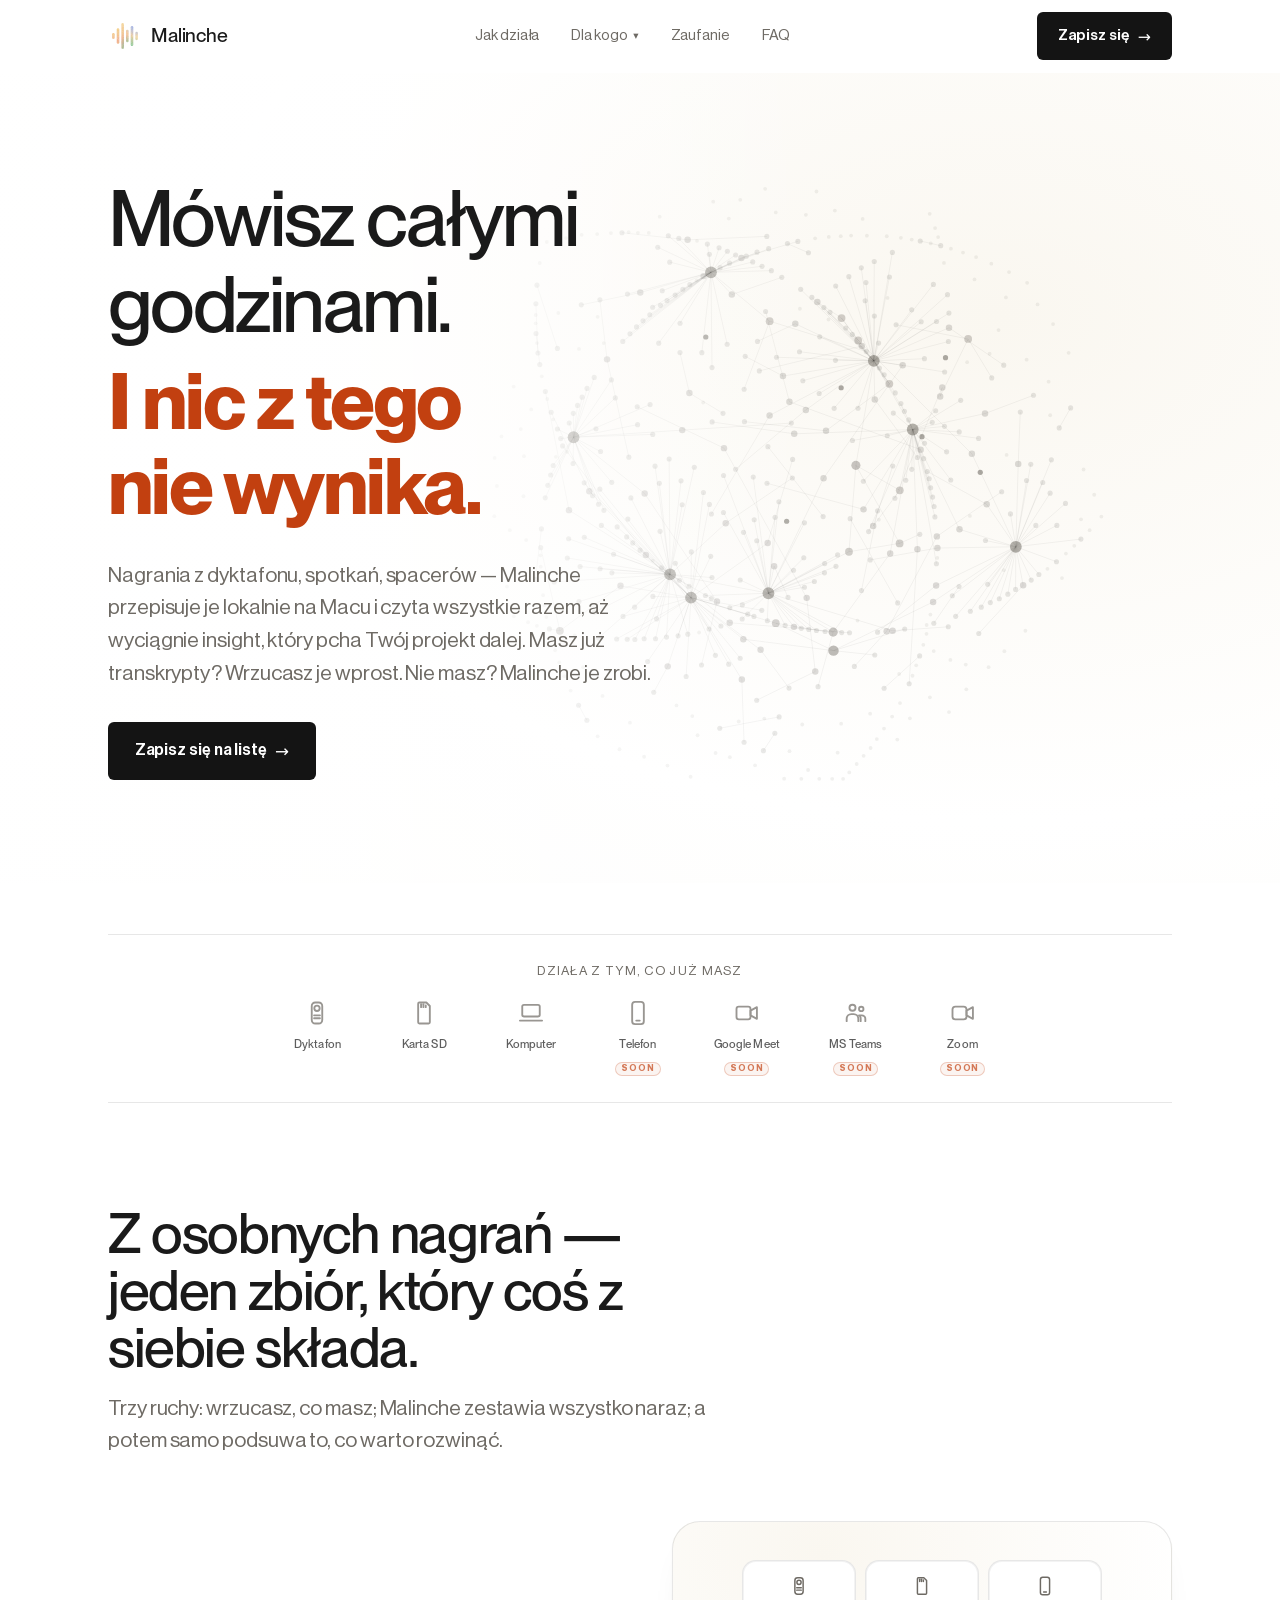
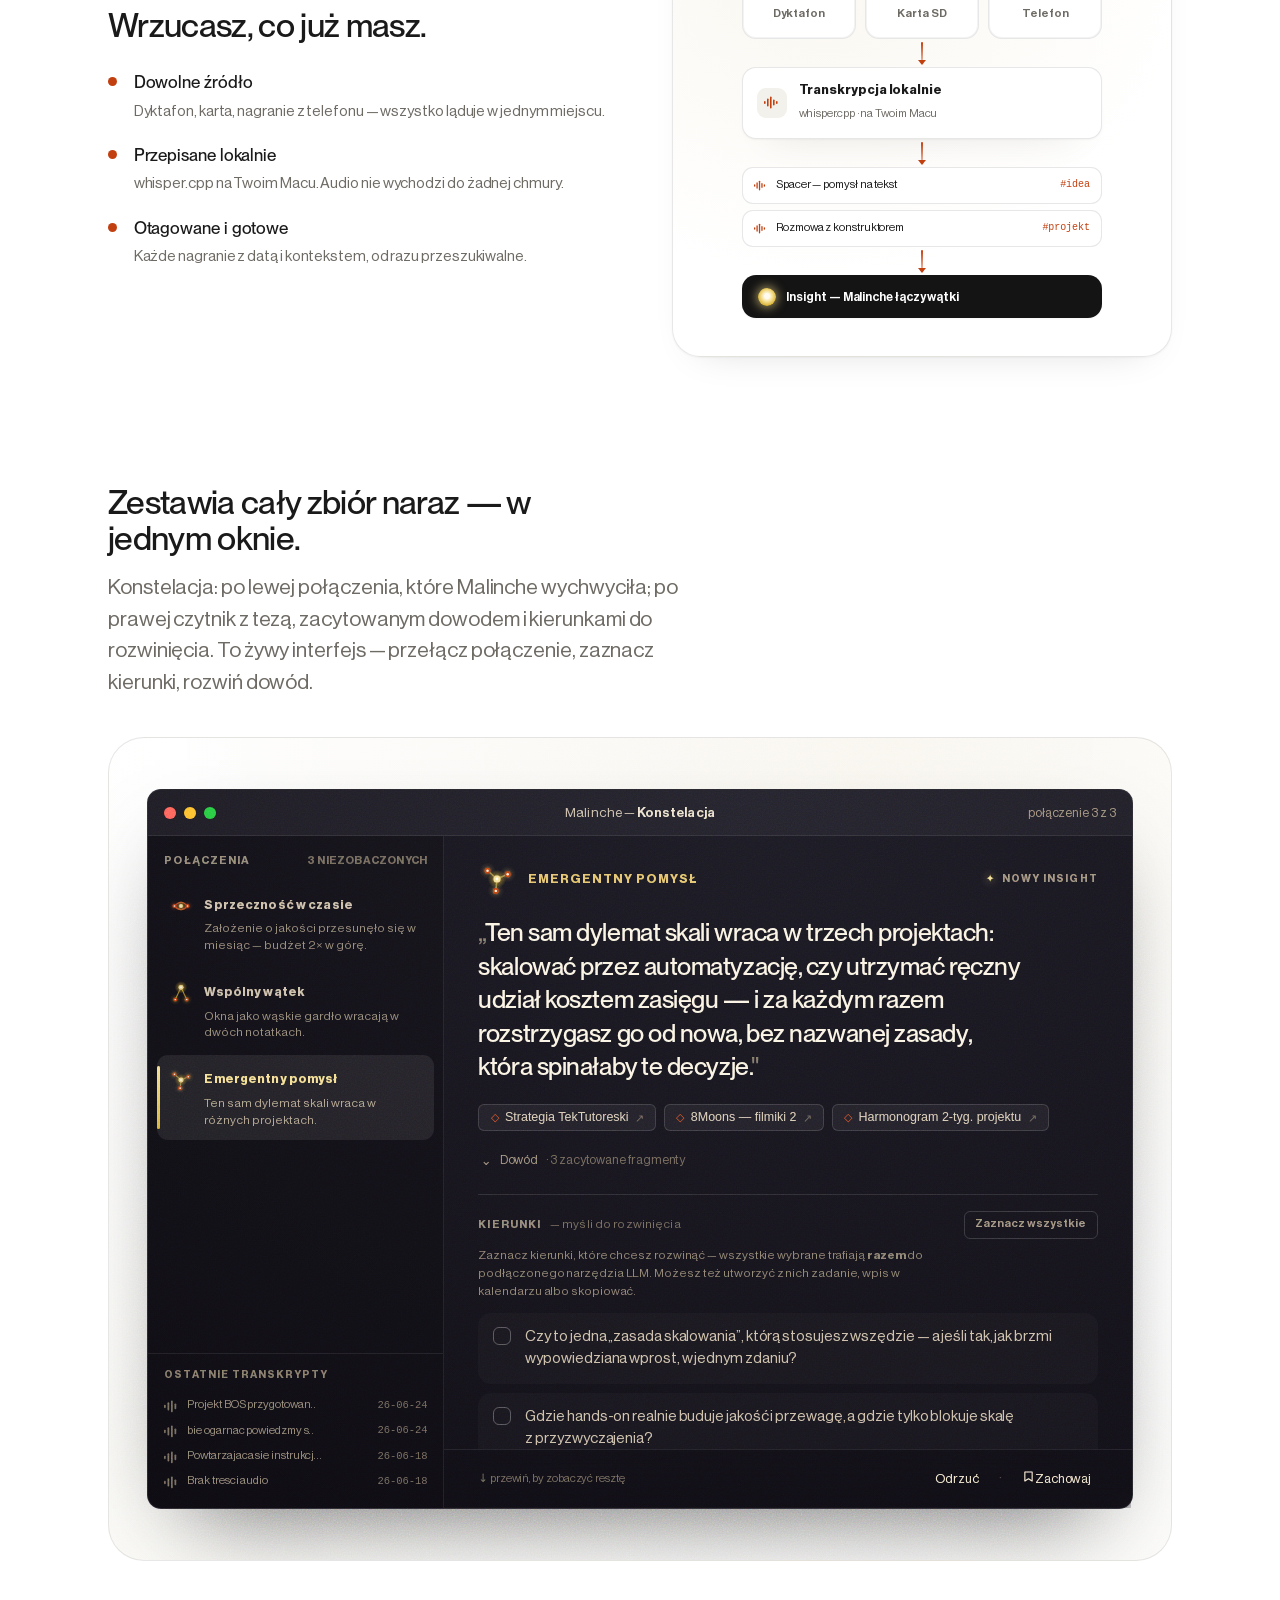
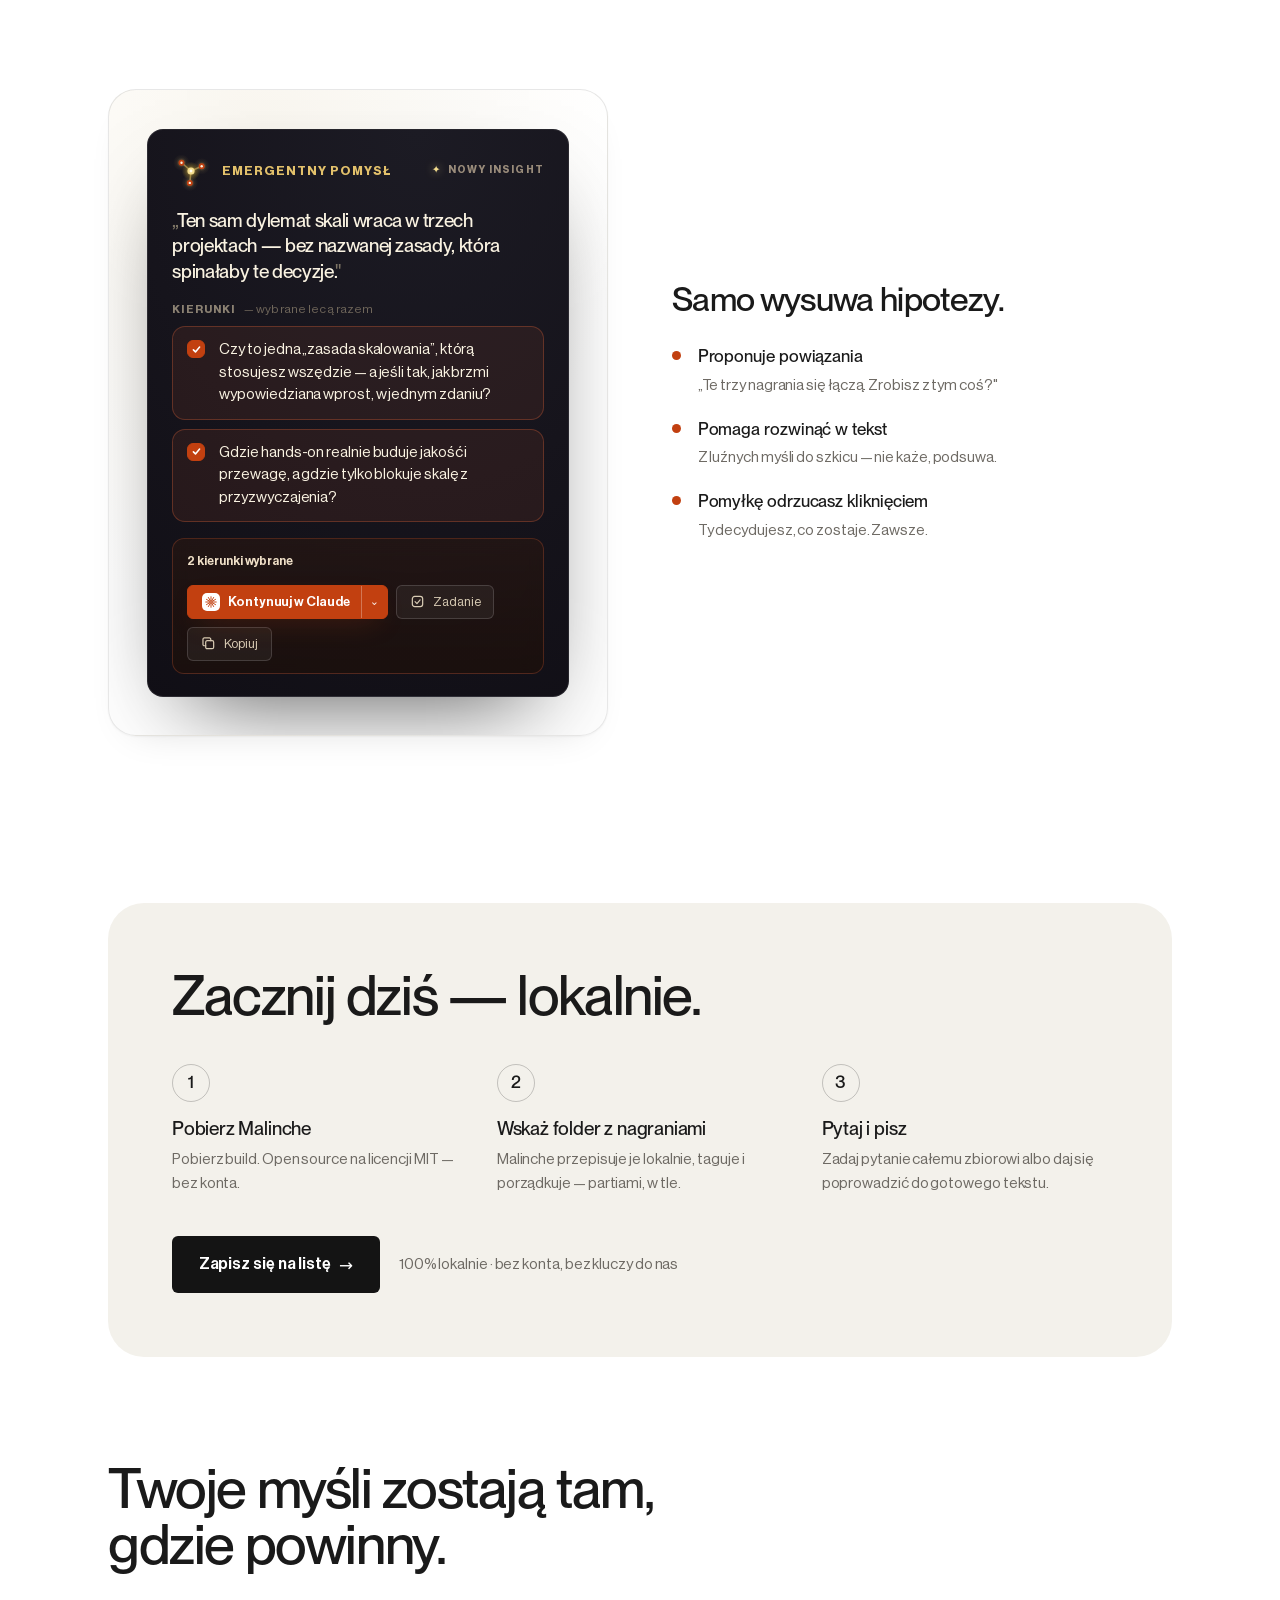
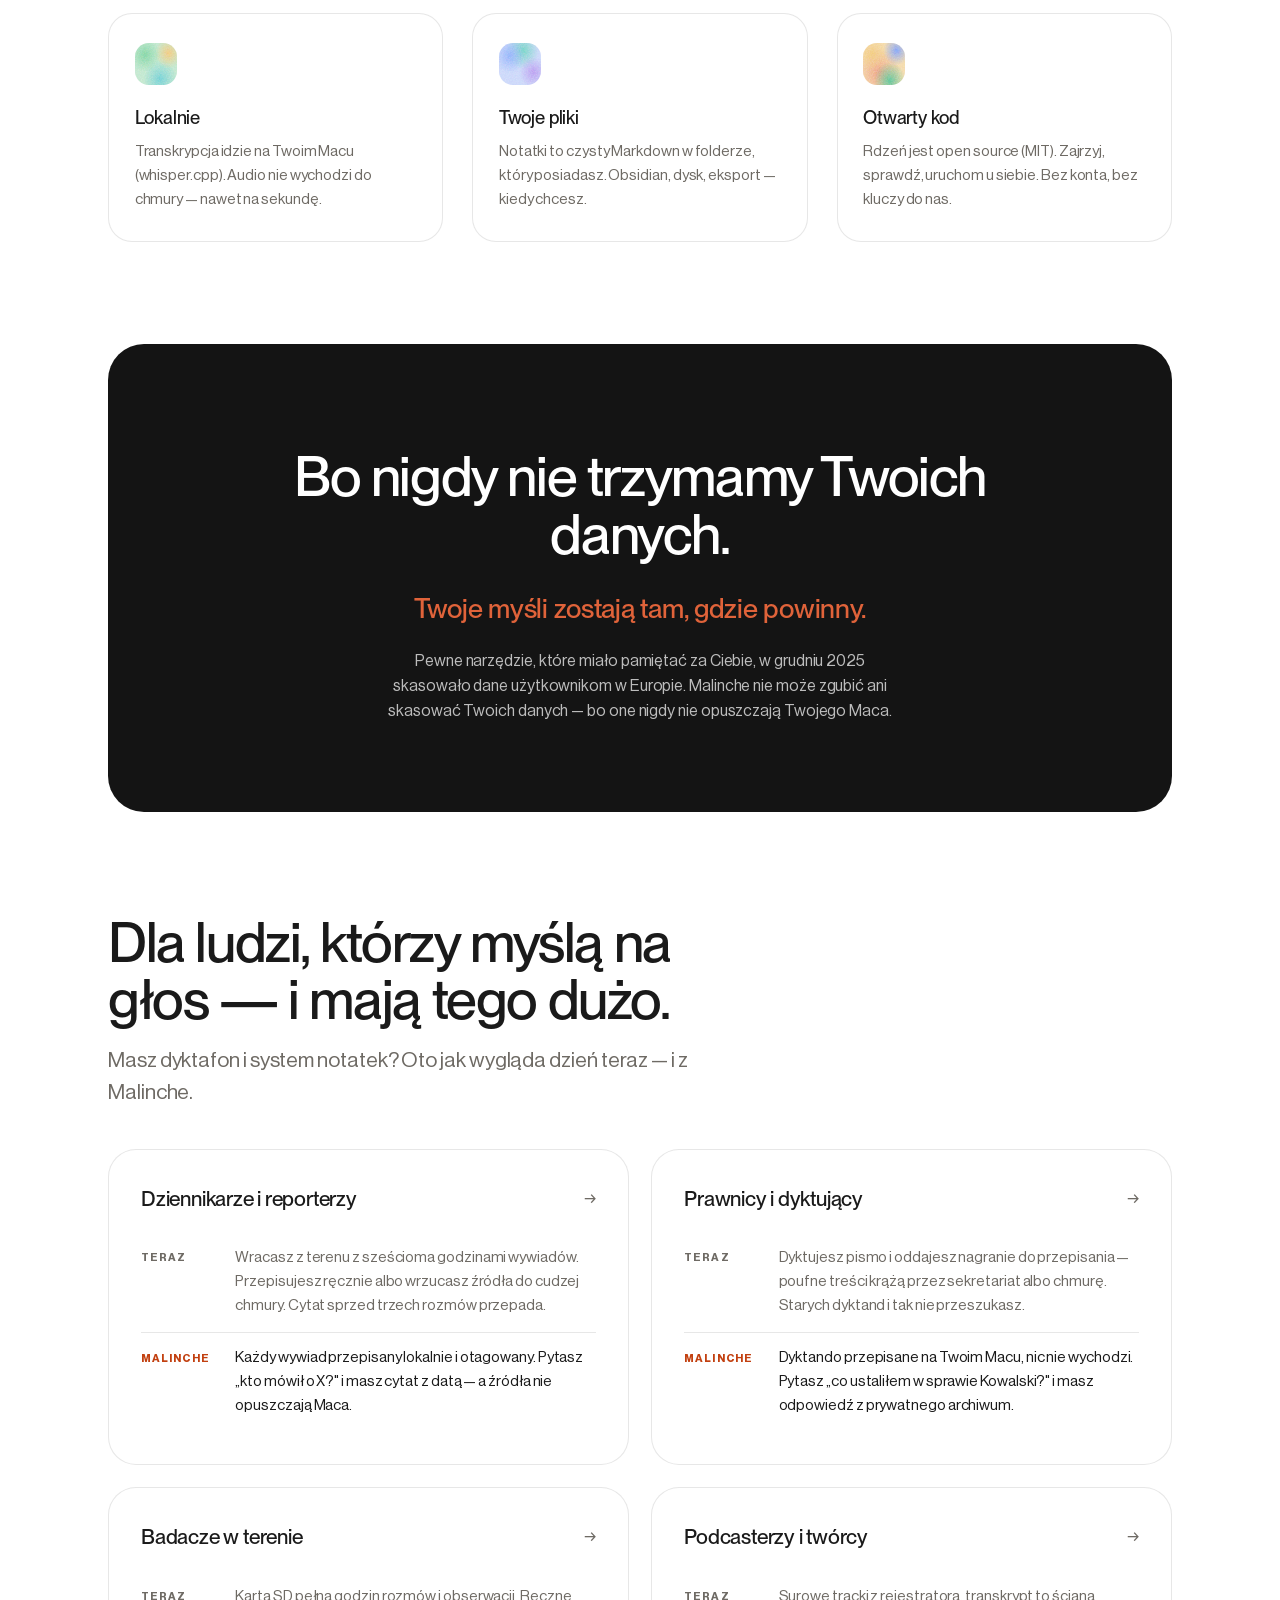
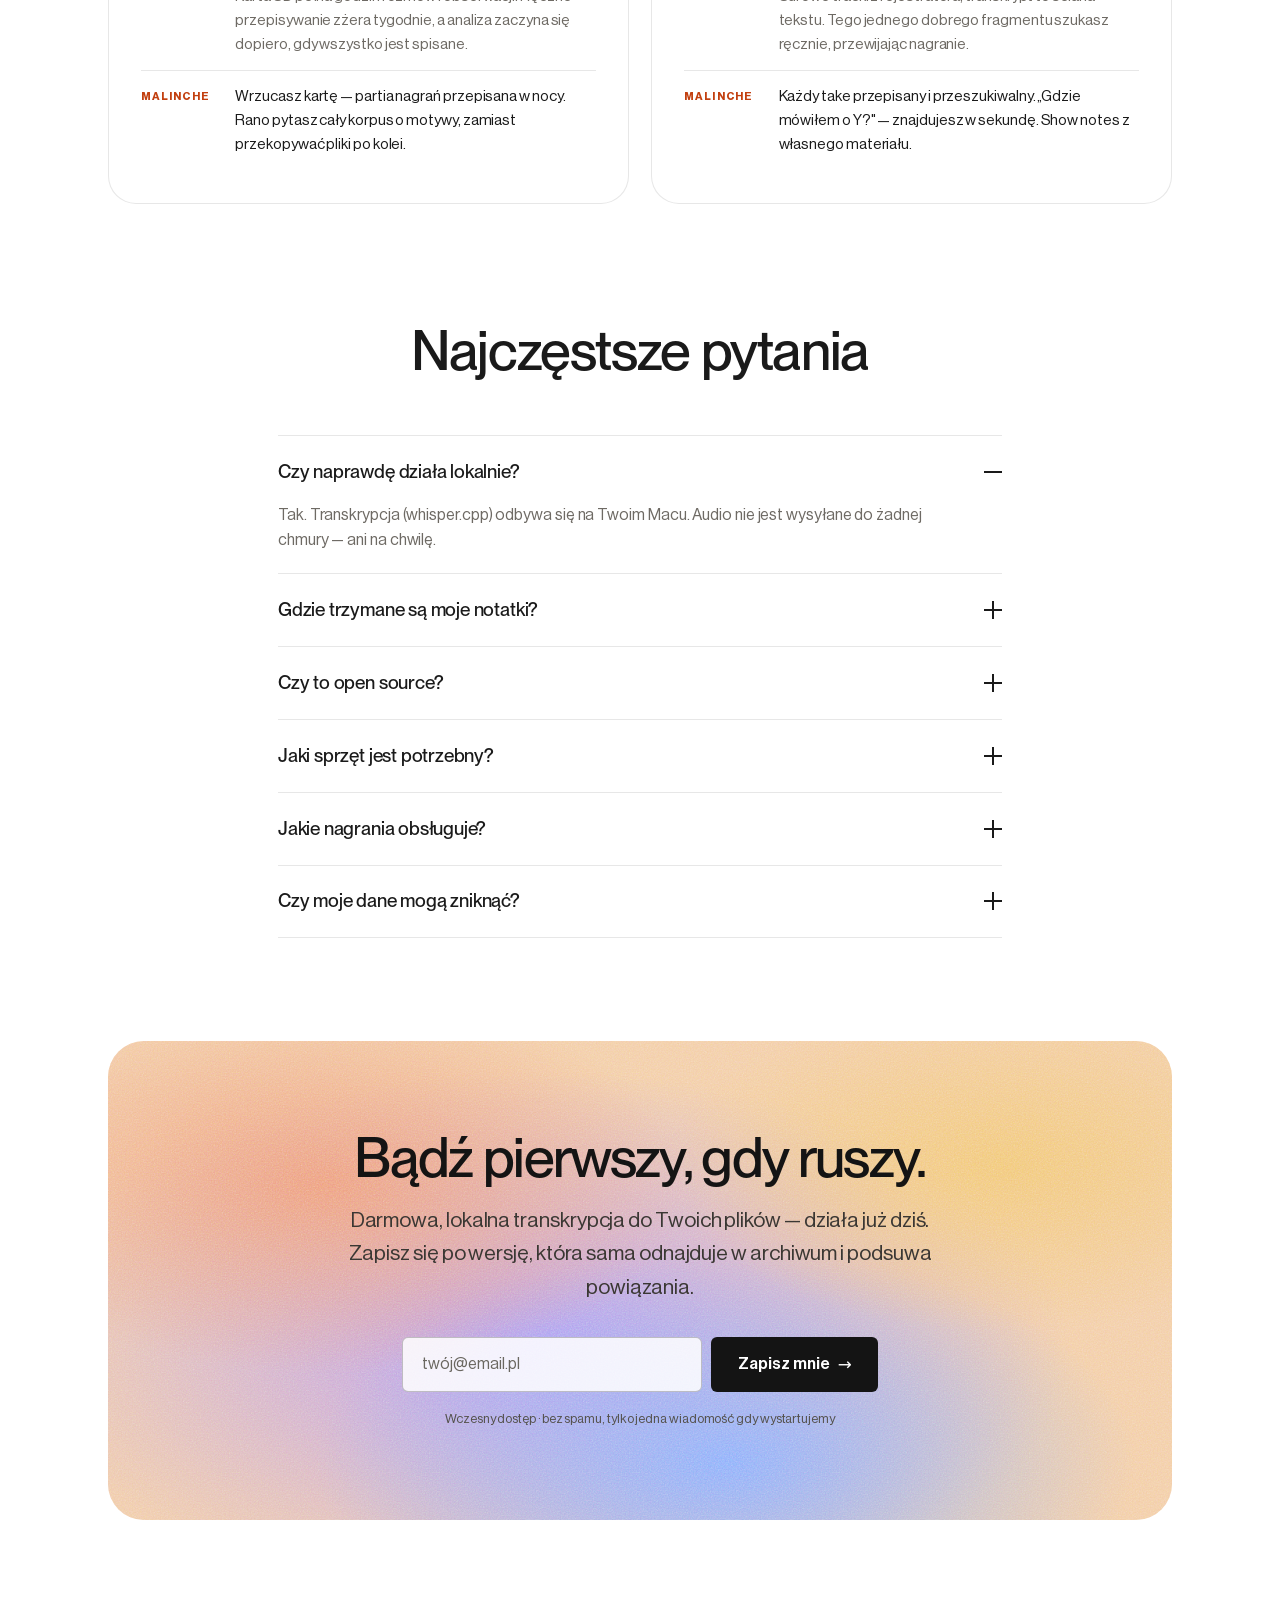
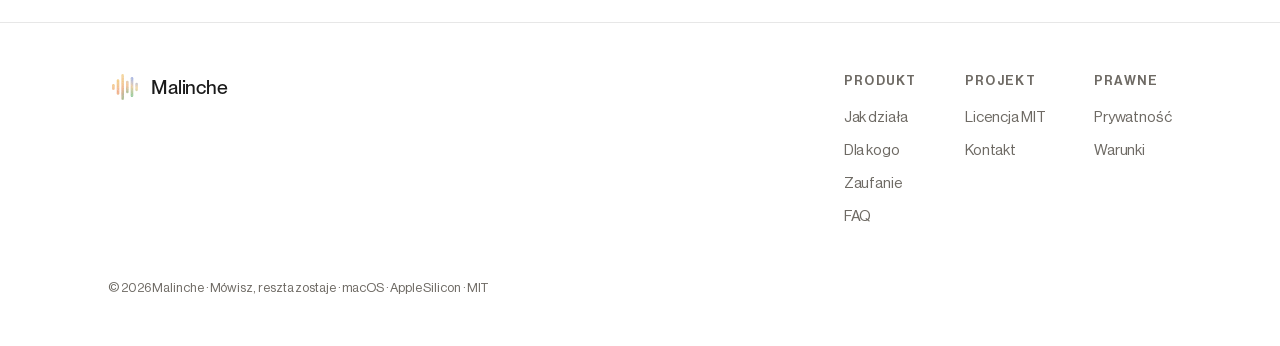
==== commit 3290bd87: "feat(landing): copy reframe (wynik > mechanizm) + 3 nowe podstrony-role Strona główna — repozycjonow" ====
--- a/site/index.html
+++ b/site/index.html
@@ -3,8 +3,8 @@
 <head>
 <meta charset="utf-8">
 <meta name="viewport" content="width=device-width, initial-scale=1">
-<title>Malinche — z nagrań jeden system</title>
-<meta name="description" content="Masz transkrypty wszystkiego, a nic z nich nie wynika. Malinche czyta nagrania razem — łączy, zestawia, podsuwa powiązania. Lokalnie, na Twoim Macu.">
+<title>Malinche — z nagrań insighty, lokalnie na Twoim Macu</title>
+<meta name="description" content="Mówisz całymi godzinami, a nic z tego nie wynika. Malinche przepisuje Twoje nagrania lokalnie na Macu i czyta je razem — aż wyciągnie insight, który pcha Twój projekt dalej.">
 <link rel="icon" href="favicon.svg" type="image/svg+xml">
 <link rel="stylesheet" href="tokens.css">
 <link rel="stylesheet" href="landing-konstelacja.css">
@@ -77,6 +77,20 @@
     -webkit-mask:var(--logo-sygnet) center/contain no-repeat;mask:var(--logo-sygnet) center/contain no-repeat}
   .nav-mid{display:flex;align-items:center;gap:2rem;font-size:var(--text-sm);color:var(--ink-soft)}
   .nav-mid a:hover{color:var(--ink)}
+  .nav-drop{position:relative}
+  .nav-drop>.nav-drop-trigger{display:inline-flex;align-items:center;gap:.35rem;cursor:pointer}
+  .nav-drop>.nav-drop-trigger .caret{font-size:.7em;transition:transform .18s ease;color:var(--ink-soft)}
+  .nav-drop:hover>.nav-drop-trigger .caret{transform:rotate(180deg)}
+  .nav-drop-menu{position:absolute;top:100%;left:50%;transform:translate(-50%,6px);
+    min-width:208px;padding:.4rem;background:var(--paper);border:1px solid var(--line,rgba(26,26,26,.12));
+    border-radius:12px;box-shadow:0 16px 40px -16px rgba(26,26,26,.28);
+    display:flex;flex-direction:column;gap:.1rem;
+    opacity:0;visibility:hidden;pointer-events:none;transition:opacity .16s ease,transform .16s ease;z-index:60}
+  .nav-drop-menu::before{content:"";position:absolute;left:0;right:0;top:-12px;height:12px}
+  .nav-drop:hover .nav-drop-menu,.nav-drop:focus-within .nav-drop-menu{opacity:1;visibility:visible;pointer-events:auto;transform:translate(-50%,8px)}
+  .nav-drop-menu a{display:block;padding:.5rem .7rem;border-radius:8px;color:var(--ink-soft);white-space:nowrap}
+  .nav-drop-menu a:hover{color:var(--ink);background:var(--panel)}
+  .nav-drop-menu a small{display:block;font-size:.78em;color:var(--ink-soft);opacity:.7;margin-top:1px}
   .nav-end{display:flex;align-items:center;gap:1.1rem;font-size:var(--text-sm)}
   .nav-end .ghost{color:var(--ink-soft)}
   .nav-end .ghost:hover{color:var(--ink)}
@@ -107,9 +121,10 @@
     color:var(--ink-soft);background:var(--panel);border:1px solid var(--border-base);
     padding:.4rem .8rem;border-radius:var(--radius-pill);margin-bottom:1.6rem}
   .eyebrow .dot{width:7px;height:7px;border-radius:50%;background:var(--grad-jade)}
-  .hero h1{font-size:calc(0.82 * var(--text-h1));line-height:1.0;letter-spacing:-.032em;max-width:18ch}
+  .hero h1{font-size:calc(0.82 * var(--text-h1));line-height:1.08;letter-spacing:-.032em;max-width:18ch;text-wrap:balance}
   .hero h1 .accent{color:var(--terracotta)}
-  .hero .lead{font-size:var(--text-lead);color:var(--ink-soft);max-width:44ch;margin:1.5rem 0 0;line-height:1.5}
+  .hero h1 .hl2{display:block;color:var(--terracotta);font-weight:700;margin-top:.16em}
+  .hero .lead{font-size:var(--text-lead);color:var(--ink-soft);max-width:42ch;margin:1.9rem 0 0;line-height:1.55}
   .hero-cta{display:flex;gap:.7rem;flex-wrap:wrap;margin-top:2rem}
   .trust{margin-top:1.7rem;font-size:var(--text-sm);color:var(--ink-soft)}
 
@@ -141,14 +156,21 @@
   .marquee{border-block:1px solid var(--border-base);padding-block:1.6rem;margin-top:clamp(2rem,4vw,3.5rem)}
   .marquee .lbl{text-align:center;font-size:var(--text-xs);letter-spacing:var(--tracking-eyebrow);
     text-transform:uppercase;color:var(--ink-soft);margin-bottom:1.1rem}
-  .logos{display:flex;align-items:center;justify-content:center;gap:clamp(1.2rem,3.5vw,2.8rem);
+  .logos{display:flex;align-items:flex-start;justify-content:center;gap:clamp(1.2rem,3.5vw,2.8rem);
     flex-wrap:wrap;opacity:.7}
   .logos span{font-family:var(--font-display);font-weight:500;font-size:1.05rem;color:var(--ink)}
   .logos .sep{color:var(--border-strong);font-size:.8rem}
-  .logos .lg{color:var(--ink-soft);display:flex;flex-direction:column;align-items:center;gap:.5rem;transition:color .2s}
+  .logos .lg{color:var(--ink-soft);display:flex;flex-direction:column;align-items:center;gap:.45rem;transition:color .2s;min-width:62px}
+  .logos .lg svg{margin-bottom:.05rem}
   .logos .lg svg{width:28px;height:28px;display:block}
   .logos .lg .lglab{font-size:11.5px;font-weight:500;letter-spacing:.01em}
   .logos .lg:hover{color:var(--ink)}
+  .logos .lg{position:relative}
+  .logos .lg .soon{font-family:var(--font-body,inherit);font-size:8.5px;line-height:1;font-weight:600;
+    letter-spacing:.1em;text-transform:uppercase;color:var(--accent-terracotta,#C24010);
+    border:1px solid color-mix(in srgb,var(--accent-terracotta,#C24010) 35%,transparent);
+    background:color-mix(in srgb,var(--accent-terracotta,#C24010) 8%,transparent);
+    padding:2px 5px;border-radius:999px;margin-top:1px}
 
   /* ---- section scaffolding ---- */
   .block{padding-block:clamp(4rem,8vw,7rem)}
@@ -206,8 +228,11 @@
 
   /* ---- personas ---- */
   .personas{display:grid;grid-template-columns:repeat(2,1fr);gap:clamp(1rem,2vw,1.4rem);margin-top:2.5rem}
-  .pcard{background:#fff;border:1px solid var(--border-base);border-radius:var(--radius-3xl);padding:clamp(1.5rem,2.5vw,2.1rem)}
-  .pcard .persona{font-family:var(--font-display);font-weight:500;font-size:1.3rem;letter-spacing:-.01em;margin-bottom:1.1rem}
+  .pcard{background:#fff;border:1px solid var(--border-base);border-radius:var(--radius-3xl);padding:clamp(1.5rem,2.5vw,2.1rem);display:block;color:inherit;text-decoration:none;transition:border-color .2s,box-shadow .2s,transform .2s}
+  a.pcard:hover{border-color:var(--border-strong,rgba(26,26,26,.22));box-shadow:0 14px 34px -18px rgba(26,26,26,.25);transform:translateY(-2px)}
+  .pcard .persona{font-family:var(--font-display);font-weight:500;font-size:1.3rem;letter-spacing:-.01em;margin-bottom:1.1rem;display:flex;align-items:center;justify-content:space-between;gap:1rem}
+  .pcard .persona .go{font-size:1rem;color:var(--ink-soft);transition:transform .2s,color .2s}
+  a.pcard:hover .persona .go{color:var(--terracotta);transform:translateX(3px)}
   .pcard .row{display:flex;gap:.9rem;padding-block:.85rem}
   .pcard .row + .row{border-top:1px solid var(--border-base)}
   .pcard .lab{flex:0 0 auto;width:5rem;font-size:.68rem;font-weight:700;letter-spacing:.1em;text-transform:uppercase;padding-top:.2rem}
@@ -245,7 +270,7 @@
   .wl-form input:focus{outline:none;border-color:var(--obsidian);background:#fff}
   .wl-form input::placeholder{color:#6a6760}
   .cta .thanks{position:relative;z-index:2;font-size:var(--text-sm);color:var(--obsidian);font-weight:600;margin:.9rem 0 0}
-  .cta .note{position:relative;z-index:2;font-size:var(--text-xs);color:#54514c;margin:1.1rem 0 0}
+  .cta .note{position:relative;z-index:2;font-size:var(--text-xs);color:#54514c;margin:1.1rem auto 0}
 
   /* ---- product UI surfaces embedded in the handhold layout ---- */
   .uc-art.is-ui{aspect-ratio:auto;display:flex;align-items:center;justify-content:center;
@@ -319,12 +344,20 @@
       </a>
       <div class="nav-mid">
         <a href="#jak">Jak działa</a>
-        <a href="#dlakogo">Dla kogo</a>
+        <div class="nav-drop" tabindex="0">
+          <a class="nav-drop-trigger" href="#dlakogo">Dla kogo <span class="caret" aria-hidden="true">▾</span></a>
+          <div class="nav-drop-menu">
+            <a href="cases/lekarz/index.html">Dla lekarzy</a>
+            <a href="cases/dziennikarz/index.html">Dla dziennikarzy</a>
+            <a href="cases/prawnik/index.html">Dla prawników</a>
+            <a href="cases/researcher/index.html">Dla badaczy</a>
+            <a href="cases/podcaster/index.html">Dla podcasterów</a>
+          </div>
+        </div>
         <a href="#zaufanie">Zaufanie</a>
         <a href="#faq">FAQ</a>
       </div>
       <div class="nav-end">
-        <a class="ghost" href="https://github.com/radektar/malinche">GitHub</a>
         <a class="btn btn-dark" href="#zapis">Zapisz się <span class="arr">→</span></a>
       </div>
     </nav>
@@ -337,11 +370,10 @@
     <div class="bleed-scrim" aria-hidden="true"></div>
     <div class="wrap hero-inner">
       <div class="hero-copy">
-        <h1>Masz transkrypty wszystkiego. <span class="accent">I nic z nich nie wynika.</span></h1>
-        <p class="lead">Leżą w folderze i udają system. Malinche czyta je razem — łączy, zestawia i podsuwa to, czego sam już nie pamiętasz.</p>
+        <h1>Mówisz całymi godzinami. <span class="hl2">I nic z tego nie wynika.</span></h1>
+        <p class="lead">Nagrania z dyktafonu, spotkań, spacerów — Malinche przepisuje je lokalnie na Macu i czyta wszystkie razem, aż wyciągnie insight, który pcha Twój projekt dalej. Masz już transkrypty? Wrzucasz je wprost. Nie masz? Malinche je zrobi.</p>
         <div class="hero-cta">
           <a class="btn btn-dark btn-lg" href="#zapis">Zapisz się na listę <span class="arr">→</span></a>
-          <a class="btn btn-light btn-lg" href="https://github.com/radektar/malinche">Zobacz na GitHubie</a>
         </div>
       </div>
     </div>
@@ -352,11 +384,12 @@
       <div class="lbl">Działa z tym, co już masz</div>
       <div class="logos">
         <span class="lg" title="Dyktafon" aria-label="Dyktafon"><svg viewBox="0 0 24 24" fill="none" stroke="currentColor" stroke-width="1.6" stroke-linecap="round" stroke-linejoin="round"><rect x="7.5" y="3" width="9" height="18" rx="3"></rect><circle cx="12" cy="8" r="2.3"></circle><line x1="9.5" y1="14" x2="14.5" y2="14"></line><line x1="9.5" y1="16.5" x2="14.5" y2="16.5"></line></svg><span class="lglab">Dyktafon</span></span>
-        <span class="lg" title="Telefon" aria-label="Telefon"><svg viewBox="0 0 24 24" fill="none" stroke="currentColor" stroke-width="1.6" stroke-linecap="round" stroke-linejoin="round"><rect x="7" y="2.5" width="10" height="19" rx="2.5"></rect><line x1="10.5" y1="18.5" x2="13.5" y2="18.5"></line></svg><span class="lglab">Telefon</span></span>
         <span class="lg" title="Karta SD" aria-label="Karta SD"><svg viewBox="0 0 24 24" fill="none" stroke="currentColor" stroke-width="1.6" stroke-linejoin="round"><path d="M8 3 h6 l3 3 v14 a1 1 0 0 1 -1 1 h-8 a1 1 0 0 1 -1 -1 v-16 a1 1 0 0 1 1 -1 z"></path><line x1="9.5" y1="4.5" x2="9.5" y2="7" stroke-linecap="round"></line><line x1="11.5" y1="4.5" x2="11.5" y2="7" stroke-linecap="round"></line><line x1="13.5" y1="5.5" x2="13.5" y2="7" stroke-linecap="round"></line></svg><span class="lglab">Karta SD</span></span>
-        <span class="lg" title="Markdown" aria-label="Markdown"><svg viewBox="0 0 24 24" fill="none" stroke="currentColor" stroke-width="1.6" stroke-linecap="round" stroke-linejoin="round"><rect x="2.5" y="5.5" width="19" height="13" rx="2"></rect><path d="M6 15.5 V9.5 l3 3 3-3 V15.5"></path><path d="M17 9.5 V15 M17 15 l-2-2 M17 15 l2-2"></path></svg><span class="lglab">Markdown</span></span>
-        <span class="lg" title="Obsidian" aria-label="Obsidian"><svg viewBox="0 0 24 24" fill="none" stroke="currentColor" stroke-width="1.6" stroke-linecap="round" stroke-linejoin="round"><path d="M12 2.5 L19 8 16.5 20 7.5 20 5 8 Z"></path><path d="M12 2.5 V20 M5 8 H19"></path></svg><span class="lglab">Obsidian</span></span>
-        <span class="lg" title="macOS" aria-label="macOS"><svg viewBox="0 0 24 24" fill="none" stroke="currentColor" stroke-width="1.6" stroke-linecap="round" stroke-linejoin="round"><rect x="4.5" y="5" width="15" height="10" rx="1.5"></rect><path d="M2.5 18.5 h19"></path></svg><span class="lglab">macOS</span></span>
+        <span class="lg" title="Komputer" aria-label="Komputer"><svg viewBox="0 0 24 24" fill="none" stroke="currentColor" stroke-width="1.6" stroke-linecap="round" stroke-linejoin="round"><rect x="4.5" y="5" width="15" height="10" rx="1.5"></rect><path d="M2.5 18.5 h19"></path></svg><span class="lglab">Komputer</span></span>
+        <span class="lg" title="Telefon" aria-label="Telefon"><svg viewBox="0 0 24 24" fill="none" stroke="currentColor" stroke-width="1.6" stroke-linecap="round" stroke-linejoin="round"><rect x="7" y="2.5" width="10" height="19" rx="2.5"></rect><line x1="10.5" y1="18.5" x2="13.5" y2="18.5"></line></svg><span class="lglab">Telefon</span><span class="soon">Soon</span></span>
+        <span class="lg" title="Google Meet" aria-label="Google Meet"><svg viewBox="0 0 24 24" fill="none" stroke="currentColor" stroke-width="1.6" stroke-linecap="round" stroke-linejoin="round"><rect x="3" y="6.5" width="12" height="11" rx="2"></rect><path d="M15 10 l5.5 -3 v10 l-5.5 -3 z"></path></svg><span class="lglab">Google Meet</span><span class="soon">Soon</span></span>
+        <span class="lg" title="Microsoft Teams" aria-label="Microsoft Teams"><svg viewBox="0 0 24 24" fill="none" stroke="currentColor" stroke-width="1.6" stroke-linecap="round" stroke-linejoin="round"><circle cx="9" cy="7.5" r="2.6"></circle><circle cx="16.5" cy="8.5" r="1.9"></circle><path d="M4 19 v-2 a4 4 0 0 1 4 -4 h2 a4 4 0 0 1 4 4 v2"></path><path d="M16 19 v-2.5 a3 3 0 0 0 -1.4 -2.5 h2.4 a3 3 0 0 1 3 3 V19"></path></svg><span class="lglab">MS Teams</span><span class="soon">Soon</span></span>
+        <span class="lg" title="Zoom" aria-label="Zoom"><svg viewBox="0 0 24 24" fill="none" stroke="currentColor" stroke-width="1.6" stroke-linecap="round" stroke-linejoin="round"><rect x="3" y="6.5" width="12" height="11" rx="2.5"></rect><path d="M15 10 l5.5 -3 v10 l-5.5 -3 z"></path></svg><span class="lglab">Zoom</span><span class="soon">Soon</span></span>
       </div>
     </div>
   </div>
@@ -364,7 +397,6 @@
   <section class="block" id="jak">
     <div class="wrap">
       <div class="sec-head">
-        <span class="kicker">Jak to działa</span>
         <h2>Z osobnych nagrań — jeden zbiór, który coś z siebie składa.</h2>
         <p>Trzy ruchy: wrzucasz, co masz; Malinche zestawia wszystko naraz; a potem samo podsuwa to, co warto rozwinąć.</p>
       </div>
@@ -411,7 +443,6 @@
         </div>
         <div class="prod-panel grain p-reveal">
           <div class="prod-win" id="konstelacjaHost"></div>
-          <p class="prod-note">Pytasz cały korpus naraz — wspólne wątki i sprzeczności w jednym miejscu.</p>
         </div>
       </div>
 
@@ -435,14 +466,13 @@
     <div class="wrap">
       <div class="steps-sec">
         <div class="sec-head">
-          <span class="kicker">Zacznij w kilka minut</span>
-          <h2>Otwarty rdzeń działa już dziś.</h2>
+          <h2>Zacznij dziś — lokalnie.</h2>
         </div>
         <div class="steps">
           <div class="step">
             <div class="num">1</div>
             <h4>Pobierz Malinche</h4>
-            <p>Sklonuj repo albo pobierz build. Open source na licencji MIT — bez konta.</p>
+            <p>Pobierz build. Open source na licencji MIT — bez konta.</p>
           </div>
           <div class="step">
             <div class="num">2</div>
@@ -456,7 +486,7 @@
           </div>
         </div>
         <div class="steps-foot">
-          <a class="btn btn-dark btn-lg" href="https://github.com/radektar/malinche">Zobacz na GitHubie <span class="arr">→</span></a>
+          <a class="btn btn-dark btn-lg" href="#zapis">Zapisz się na listę <span class="arr">→</span></a>
           <span class="note">100% lokalnie · bez konta, bez kluczy do nas</span>
         </div>
       </div>
@@ -466,7 +496,6 @@
   <section class="block" id="zaufanie" style="padding-top:0">
     <div class="wrap">
       <div class="sec-head">
-        <span class="kicker">Dlaczego można zaufać</span>
         <h2>Twoje myśli zostają tam, gdzie powinny.</h2>
       </div>
       <div class="trio">
@@ -492,7 +521,6 @@
   <section class="block" style="padding-top:0">
     <div class="wrap">
       <div class="editorial">
-        <span class="kicker">Nie zgubimy tego, czego nigdy nie mieliśmy</span>
         <h2>Bo nigdy nie trzymamy Twoich danych.</h2>
         <p class="deadpan">Twoje myśli zostają tam, gdzie powinny.</p>
         <p>Pewne narzędzie, które miało pamiętać za Ciebie, w grudniu 2025 skasowało dane użytkownikom w Europie. Malinche nie może zgubić ani skasować Twoich danych — bo one nigdy nie opuszczają Twojego Maca.</p>
@@ -503,31 +531,30 @@
   <section class="block" id="dlakogo" style="padding-top:0">
     <div class="wrap">
       <div class="sec-head">
-        <span class="kicker">Dla kogo</span>
         <h2>Dla ludzi, którzy myślą na głos — i mają tego dużo.</h2>
         <p>Masz dyktafon i system notatek? Oto jak wygląda dzień teraz — i z Malinche.</p>
       </div>
       <div class="personas">
-        <div class="pcard">
-          <div class="persona">Dziennikarze i reporterzy</div>
+        <a class="pcard" href="cases/dziennikarz/index.html">
+          <div class="persona">Dziennikarze i reporterzy<span class="go" aria-hidden="true">→</span></div>
           <div class="row now"><span class="lab">Teraz</span><p>Wracasz z terenu z sześcioma godzinami wywiadów. Przepisujesz ręcznie albo wrzucasz źródła do cudzej chmury. Cytat sprzed trzech rozmów przepada.</p></div>
           <div class="row with"><span class="lab">Malinche</span><p>Każdy wywiad przepisany lokalnie i otagowany. Pytasz „kto mówił o X?" i masz cytat z datą — a źródła nie opuszczają Maca.</p></div>
-        </div>
-        <div class="pcard">
-          <div class="persona">Prawnicy i dyktujący</div>
+        </a>
+        <a class="pcard" href="cases/prawnik/index.html">
+          <div class="persona">Prawnicy i dyktujący<span class="go" aria-hidden="true">→</span></div>
           <div class="row now"><span class="lab">Teraz</span><p>Dyktujesz pismo i oddajesz nagranie do przepisania — poufne treści krążą przez sekretariat albo chmurę. Starych dyktand i tak nie przeszukasz.</p></div>
           <div class="row with"><span class="lab">Malinche</span><p>Dyktando przepisane na Twoim Macu, nic nie wychodzi. Pytasz „co ustaliłem w sprawie Kowalski?" i masz odpowiedź z prywatnego archiwum.</p></div>
-        </div>
-        <div class="pcard">
-          <div class="persona">Badacze w terenie</div>
+        </a>
+        <a class="pcard" href="cases/researcher/index.html">
+          <div class="persona">Badacze w terenie<span class="go" aria-hidden="true">→</span></div>
           <div class="row now"><span class="lab">Teraz</span><p>Karta SD pełna godzin rozmów i obserwacji. Ręczne przepisywanie zżera tygodnie, a analiza zaczyna się dopiero, gdy wszystko jest spisane.</p></div>
           <div class="row with"><span class="lab">Malinche</span><p>Wrzucasz kartę — partia nagrań przepisana w nocy. Rano pytasz cały korpus o motywy, zamiast przekopywać pliki po kolei.</p></div>
-        </div>
-        <div class="pcard">
-          <div class="persona">Podcasterzy i twórcy</div>
+        </a>
+        <a class="pcard" href="cases/podcaster/index.html">
+          <div class="persona">Podcasterzy i twórcy<span class="go" aria-hidden="true">→</span></div>
           <div class="row now"><span class="lab">Teraz</span><p>Surowe tracki z rejestratora, transkrypt to ściana tekstu. Tego jednego dobrego fragmentu szukasz ręcznie, przewijając nagranie.</p></div>
           <div class="row with"><span class="lab">Malinche</span><p>Każdy take przepisany i przeszukiwalny. „Gdzie mówiłem o Y?" — znajdujesz w sekundę. Show notes z własnego materiału.</p></div>
-        </div>
+        </a>
       </div>
     </div>
   </section>
@@ -566,7 +593,7 @@
     <div class="wrap">
       <div class="cta grain mesh-d" id="zapis">
         <h2>Bądź pierwszy, gdy ruszy.</h2>
-        <p>Otwarty rdzeń — lokalna transkrypcja do Twoich plików — działa już dziś. Zapisz się po wersję, która sama odnajduje w archiwum i podsuwa powiązania.</p>
+        <p>Darmowa, lokalna transkrypcja do Twoich plików — działa już dziś. Zapisz się po wersję, która sama odnajduje w archiwum i podsuwa powiązania.</p>
         <form class="wl-form" id="wlForm">
           <input type="email" placeholder="twój@email.pl" aria-label="Adres e-mail" required>
           <button class="btn btn-dark btn-lg" type="submit">Zapisz mnie <span class="arr">→</span></button>
@@ -589,7 +616,7 @@
         </div>
         <div class="foot-col">
           <h5>Projekt</h5>
-          <a href="https://github.com/radektar/malinche">GitHub</a><a href="#">Licencja MIT</a><a href="#">Kontakt</a>
+          <a href="#">Licencja MIT</a><a href="#">Kontakt</a>
         </div>
         <div class="foot-col">
           <h5>Prawne</h5>
